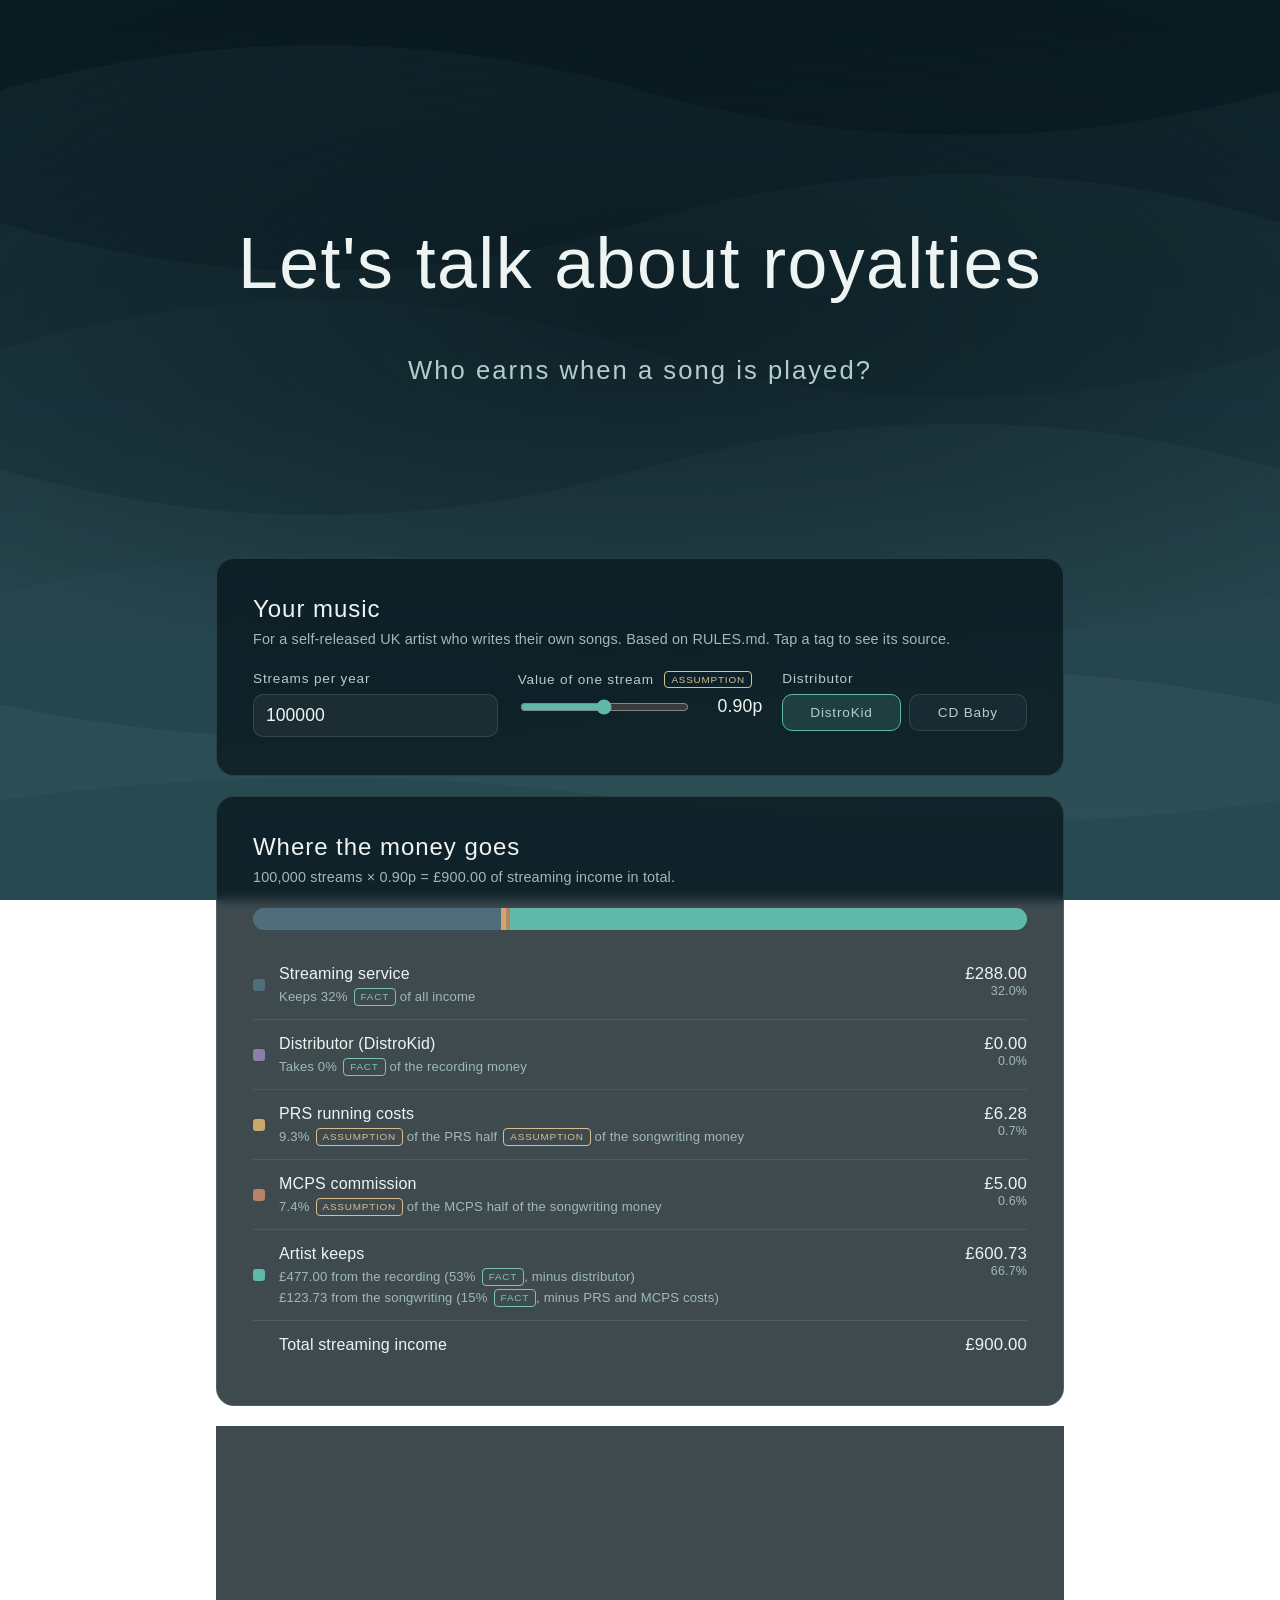
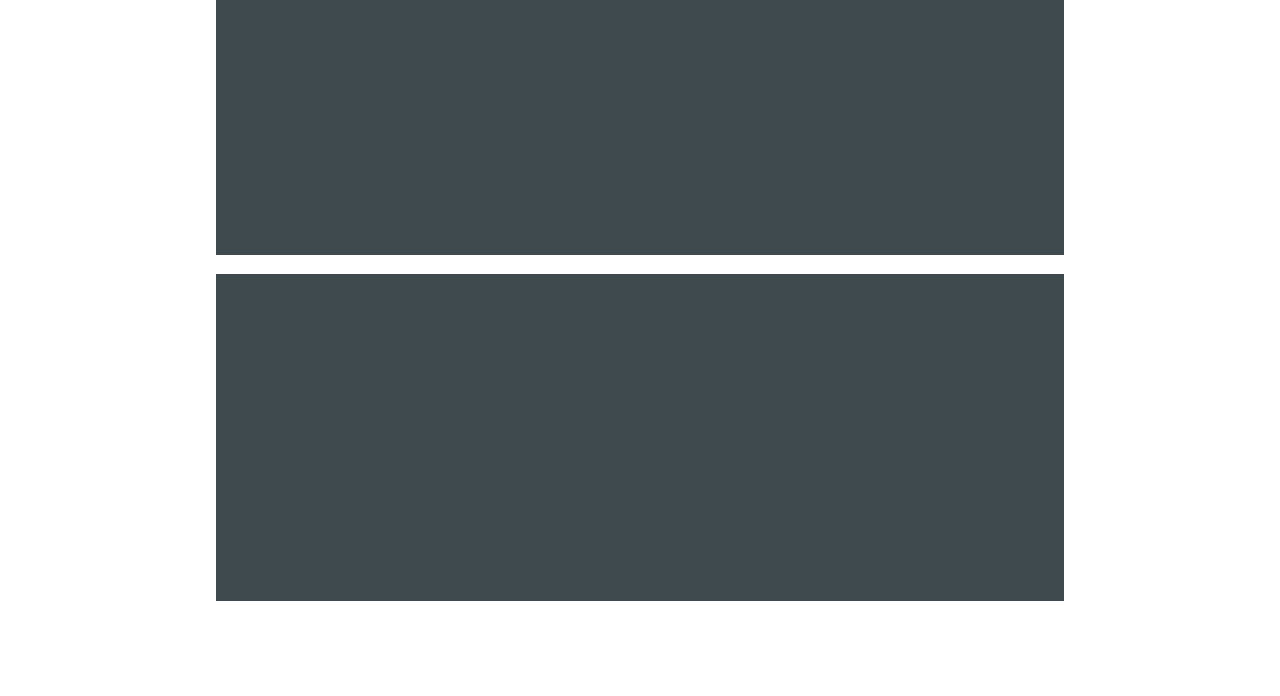
==== index.html @ 7a36d569 "Add royalty calculator to the page Co-Authored-By: Claude Opus 5.5 <noreply@anthropic.com>" ====
<!DOCTYPE html>
<html lang="en">
<head>
  <meta charset="utf-8">
  <meta name="viewport" content="width=device-width, initial-scale=1">
  <title>Let's talk about royalties</title>
  <style>
    :root {
      --bg-top: #0a1a21;
      --bg-bottom: #14313a;
      --headline: #eef4f2;
      --subheading: #b4cdca;
      --muted: #9fbab7;
      --card: rgba(9, 24, 30, 0.78);
      --card-border: rgba(159, 186, 183, 0.18);
      --line: rgba(159, 186, 183, 0.14);
      --fact: #7cc4b8;
      --assumption: #d8c08e;
      --loss: #f0a58f;
      --gain: #8fd6c4;

      /* Breakdown colours */
      --c-service: #4f6d7a;
      --c-distributor: #8a7fa8;
      --c-prs: #c9a96e;
      --c-mcps: #b98264;
      --c-artist: #5fb8a8;
    }

    * { box-sizing: border-box; }

    body {
      margin: 0;
      min-height: 100vh;
      min-height: 100dvh;
      background: linear-gradient(180deg, var(--bg-top) 0%, var(--bg-bottom) 100%) fixed;
      color: var(--headline);
      font-family: "Helvetica Neue", -apple-system, BlinkMacSystemFont, "Segoe UI", Roboto, Arial, sans-serif;
      -webkit-font-smoothing: antialiased;
    }

    .hero {
      position: relative;
      z-index: 2;
      width: 100%;
      max-width: 1200px;
      margin: 0 auto;
      min-height: 62vh;
      min-height: 62dvh;
      display: flex;
      flex-direction: column;
      justify-content: center;
      padding: clamp(40px, 8vw, 120px) clamp(16px, 5vw, 80px) clamp(24px, 4vw, 48px);
      text-align: center;
    }

    h1 {
      margin: 0;
      white-space: nowrap;
      font-size: min(5.6vw, 5.5rem);
      font-weight: 300;
      line-height: 1.12;
      letter-spacing: 0.02em;
    }

    .subheading {
      margin: clamp(24px, 4vw, 48px) 0 0;
      font-size: clamp(0.8rem, 2.4vw, 1.6rem);
      font-weight: 300;
      line-height: 1.5;
      letter-spacing: 0.08em;
      color: var(--subheading);
      text-wrap: balance;
    }

    /* ---------- Calculator ---------- */
    .calculator {
      position: relative;
      z-index: 2;
      max-width: 880px;
      margin: 0 auto clamp(48px, 8vw, 96px);
      padding: 0 16px;
      font-weight: 300;
      letter-spacing: 0.01em;
    }

    .card {
      background: var(--card);
      border: 1px solid var(--card-border);
      border-radius: 18px;
      padding: clamp(20px, 4vw, 36px);
      margin-bottom: 20px;
      -webkit-backdrop-filter: blur(6px);
              backdrop-filter: blur(6px);
    }

    h2 {
      margin: 0 0 6px;
      font-size: clamp(1.15rem, 2.4vw, 1.5rem);
      font-weight: 300;
      letter-spacing: 0.04em;
    }

    .hint {
      margin: 0 0 20px;
      color: var(--muted);
      font-size: 0.9rem;
      line-height: 1.5;
    }

    /* Inputs */
    .inputs {
      display: grid;
      grid-template-columns: repeat(3, 1fr);
      gap: 20px;
    }

    .field label, .field legend {
      display: block;
      margin-bottom: 8px;
      font-size: 0.85rem;
      letter-spacing: 0.06em;
      color: var(--subheading);
      padding: 0;
    }

    fieldset.field { border: 0; margin: 0; padding: 0; min-width: 0; }

    input[type="number"] {
      width: 100%;
      padding: 10px 12px;
      font: inherit;
      font-size: 1.1rem;
      color: var(--headline);
      background: rgba(255, 255, 255, 0.05);
      border: 1px solid var(--card-border);
      border-radius: 10px;
    }

    input[type="number"]:focus, input[type="range"]:focus-visible, .choice input:focus-visible + span {
      outline: 2px solid var(--fact);
      outline-offset: 2px;
    }

    .slider-row { display: flex; align-items: center; gap: 12px; }

    input[type="range"] {
      flex: 1;
      min-width: 0;
      accent-color: var(--c-artist);
    }

    .slider-value {
      min-width: 3.4em;
      font-size: 1.1rem;
      text-align: right;
      font-variant-numeric: tabular-nums;
    }

    .choices { display: flex; gap: 8px; }

    .choice { flex: 1; cursor: pointer; }

    .choice input { position: absolute; opacity: 0; pointer-events: none; }

    .choice span {
      display: block;
      padding: 10px 8px;
      text-align: center;
      border: 1px solid var(--card-border);
      border-radius: 10px;
      background: rgba(255, 255, 255, 0.04);
      transition: background 0.2s, border-color 0.2s;
    }

    .choice input:checked + span {
      background: rgba(95, 184, 168, 0.18);
      border-color: var(--c-artist);
    }

    /* Tags */
    .tag {
      display: inline-block;
      margin-left: 6px;
      padding: 1px 6px 0;
      font-size: 0.62rem;
      font-weight: 500;
      letter-spacing: 0.08em;
      line-height: 1.5;
      border-radius: 4px;
      border: 1px solid currentColor;
      vertical-align: 0.15em;
      text-decoration: none;
      white-space: nowrap;
      cursor: help;
    }

    .tag.fact { color: var(--fact); }
    .tag.assumption { color: var(--assumption); }
    a.tag:hover { background: rgba(255, 255, 255, 0.08); }

    /* Breakdown bar */
    .bar {
      display: flex;
      height: 22px;
      border-radius: 11px;
      overflow: hidden;
      background: rgba(255, 255, 255, 0.06);
      margin: 4px 0 20px;
    }

    .bar div { height: 100%; transition: width 0.35s ease; }

    /* Rows */
    .rows { list-style: none; margin: 0; padding: 0; }

    .rows li {
      display: grid;
      grid-template-columns: 14px 1fr auto;
      gap: 4px 12px;
      align-items: baseline;
      padding: 12px 0;
      border-top: 1px solid var(--line);
    }

    .rows li:first-child { border-top: 0; }

    .swatch {
      width: 12px;
      height: 12px;
      border-radius: 3px;
      align-self: center;
    }

    .row-label { line-height: 1.5; }

    .row-detail {
      display: block;
      font-size: 0.82rem;
      color: var(--muted);
      line-height: 1.6;
    }

    .amount {
      text-align: right;
      font-size: 1.05rem;
      font-variant-numeric: tabular-nums;
      white-space: nowrap;
    }

    .share {
      display: block;
      font-size: 0.78rem;
      color: var(--muted);
    }

    .rows li.total { border-top: 1px solid var(--card-border); }
    .rows li.total .amount { font-weight: 400; }

    /* Results */
    .results {
      display: grid;
      grid-template-columns: 1fr 1fr;
      gap: 16px;
    }

    .result {
      padding: 18px;
      border-radius: 14px;
      background: rgba(255, 255, 255, 0.04);
      border: 1px solid var(--line);
    }

    .result .label {
      font-size: 0.85rem;
      letter-spacing: 0.06em;
      color: var(--subheading);
    }

    .result .big {
      margin: 6px 0 4px;
      font-size: clamp(1.7rem, 5vw, 2.4rem);
      font-weight: 300;
      font-variant-numeric: tabular-nums;
    }

    .result .sub { font-size: 0.82rem; color: var(--muted); line-height: 1.5; }

    .result.is-loss { border-color: rgba(240, 165, 143, 0.5); background: rgba(240, 165, 143, 0.07); }
    .result.is-loss .big { color: var(--loss); }
    .result.is-gain .big { color: var(--gain); }

    .message {
      margin: 16px 0 0;
      padding: 12px 14px;
      border-radius: 10px;
      font-size: 0.92rem;
      line-height: 1.5;
    }

    .message.loss { background: rgba(240, 165, 143, 0.1); border: 1px solid rgba(240, 165, 143, 0.4); }
    .message.note { background: rgba(216, 192, 142, 0.1); border: 1px solid rgba(216, 192, 142, 0.4); }

    .footnote { margin: 8px 0 0; font-size: 0.8rem; color: var(--muted); line-height: 1.6; }
    .footnote a { color: var(--subheading); }

    [hidden] { display: none !important; }

    @media (max-width: 680px) {
      .inputs { grid-template-columns: 1fr; }
      .results { grid-template-columns: 1fr; }
    }

    /* ---------- Background ---------- */
    /* Layered water waves filling the whole page */
    .waves {
      position: fixed;
      inset: 0;
      z-index: 0;
      pointer-events: none;
      overflow: hidden;
    }

    .wave {
      position: absolute;
      left: 0;
      bottom: 0;
      width: 200%;
      animation: drift var(--speed) linear var(--delay) infinite;
    }

    .wave svg {
      display: block;
      width: 100%;
      height: 100%;
    }

    .wave-1 { height: 100%; --speed: 70s; --delay: -12s; color: rgba(74, 110, 122, 0.10); }
    .wave-2 { height: 86%;  --speed: 60s; --delay: -40s; color: rgba(84, 132, 130, 0.09); }
    .wave-3 { height: 72%;  --speed: 52s; --delay: -7s;  color: rgba(52, 84, 98, 0.16); }
    .wave-4 { height: 58%;  --speed: 44s; --delay: -25s; color: rgba(96, 140, 136, 0.09); }
    .wave-5 { height: 44%;  --speed: 37s; --delay: -16s; color: rgba(44, 76, 90, 0.20); }
    .wave-6 { height: 30%;  --speed: 31s; --delay: -4s;  color: rgba(88, 128, 126, 0.12); }
    .wave-7 { height: 17%;  --speed: 26s; --delay: -19s; color: rgba(30, 60, 72, 0.30); }

    /* Each wave holds two identical stretches of sea, so sliding by half loops seamlessly */
    @keyframes drift {
      from { transform: translateX(0); }
      to   { transform: translateX(-50%); }
    }

    /* A soft dark pool behind the headline keeps it easy to read */
    .scrim {
      position: fixed;
      inset: 0;
      z-index: 1;
      pointer-events: none;
      background: radial-gradient(ellipse 70% 40% at 50% 35%, rgba(8, 20, 26, 0.6) 0%, rgba(8, 20, 26, 0) 100%);
    }

    @media (prefers-reduced-motion: reduce) {
      .wave { animation: none; }
      .bar div { transition: none; }
    }
  </style>
</head>
<body>
  <header class="hero">
    <h1>Let's talk about royalties</h1>
    <p class="subheading">Who earns when a song is played?</p>
  </header>

  <main class="calculator">
    <section class="card" aria-labelledby="inputs-title">
      <h2 id="inputs-title">Your music</h2>
      <p class="hint">For a self-released UK artist who writes their own songs. Based on RULES.md. Tap a tag to see its source.</p>

      <div class="inputs">
        <div class="field">
          <label for="streams">Streams per year</label>
          <input id="streams" type="number" inputmode="numeric" min="0" step="1000" value="100000">
        </div>

        <div class="field">
          <label for="value">Value of one stream <span id="value-tag"></span></label>
          <div class="slider-row">
            <input id="value" type="range" min="0.3" max="1.5" step="0.05" value="0.9">
            <output id="value-out" class="slider-value" for="value">0.90p</output>
          </div>
        </div>

        <fieldset class="field">
          <legend>Distributor</legend>
          <div class="choices">
            <label class="choice"><input type="radio" name="distributor" value="distrokid" checked><span>DistroKid</span></label>
            <label class="choice"><input type="radio" name="distributor" value="cdbaby"><span>CD Baby</span></label>
          </div>
        </fieldset>
      </div>

      <p id="threshold-note" class="message note" hidden></p>
    </section>

    <section class="card" aria-labelledby="split-title">
      <h2 id="split-title">Where the money goes</h2>
      <p class="hint" id="gross-line"></p>
      <div class="bar" id="bar" role="img"></div>
      <ul class="rows" id="rows" aria-live="polite"></ul>
    </section>

    <section class="card" aria-labelledby="fixed-title">
      <h2 id="fixed-title">Fixed costs</h2>
      <p class="hint">Paid however many streams there are.</p>
      <ul class="rows" id="fixed-rows"></ul>
    </section>

    <section class="card" aria-labelledby="result-title">
      <h2 id="result-title">What the artist keeps</h2>
      <p class="hint">Earnings above, minus fixed costs.</p>
      <div class="results" aria-live="polite">
        <div class="result" id="year1">
          <div class="label">Year 1</div>
          <div class="big" id="year1-amount"></div>
          <div class="sub" id="year1-sub"></div>
        </div>
        <div class="result" id="later">
          <div class="label">Each later year</div>
          <div class="big" id="later-amount"></div>
          <div class="sub" id="later-sub"></div>
        </div>
      </div>
      <p id="loss-message" class="message loss" hidden></p>
      <p class="footnote">An estimate for illustration, not financial advice. Not included: PPL, YouTube, and streams outside the UK. See RULES.md for all sources.</p>
    </section>
  </main>

  <div class="scrim" aria-hidden="true"></div>

  <div class="waves" aria-hidden="true">
    <div class="wave wave-1"><svg viewBox="0 0 2880 200" preserveAspectRatio="none"><path fill="currentColor" d="M0 20 Q 360 0 720 20 T 1440 20 T 2160 20 T 2880 20 V 200 H 0 Z"/></svg></div>
    <div class="wave wave-2"><svg viewBox="0 0 2880 200" preserveAspectRatio="none"><path fill="currentColor" d="M0 25 Q 360 50 720 25 T 1440 25 T 2160 25 T 2880 25 V 200 H 0 Z"/></svg></div>
    <div class="wave wave-3"><svg viewBox="0 0 2880 200" preserveAspectRatio="none"><path fill="currentColor" d="M0 30 Q 360 0 720 30 T 1440 30 T 2160 30 T 2880 30 V 200 H 0 Z"/></svg></div>
    <div class="wave wave-4"><svg viewBox="0 0 2880 200" preserveAspectRatio="none"><path fill="currentColor" d="M0 35 Q 360 70 720 35 T 1440 35 T 2160 35 T 2880 35 V 200 H 0 Z"/></svg></div>
    <div class="wave wave-5"><svg viewBox="0 0 2880 200" preserveAspectRatio="none"><path fill="currentColor" d="M0 45 Q 360 5 720 45 T 1440 45 T 2160 45 T 2880 45 V 200 H 0 Z"/></svg></div>
    <div class="wave wave-6"><svg viewBox="0 0 2880 200" preserveAspectRatio="none"><path fill="currentColor" d="M0 55 Q 360 105 720 55 T 1440 55 T 2160 55 T 2880 55 V 200 H 0 Z"/></svg></div>
    <div class="wave wave-7"><svg viewBox="0 0 2880 200" preserveAspectRatio="none"><path fill="currentColor" d="M0 70 Q 360 10 720 70 T 1440 70 T 2160 70 T 2880 70 V 200 H 0 Z"/></svg></div>
  </div>

  <script>
    // Keep the headline on one line: if it would overflow, shrink it to fit.
    var h1 = document.querySelector('h1');
    function fitHeadline() {
      h1.style.fontSize = '';
      if (h1.scrollWidth > h1.clientWidth) {
        var size = parseFloat(getComputedStyle(h1).fontSize);
        h1.style.fontSize = (size * h1.clientWidth / h1.scrollWidth * 0.98) + 'px';
      }
    }
    fitHeadline();
    window.addEventListener('resize', fitHeadline);
    if (document.fonts) document.fonts.ready.then(fitHeadline);

    /* =====================================================================
       RULES — every number taken from RULES.md lives here.
       Change a value, label or source here and the whole calculator updates.
       label: 'FACT' (stated in the source) or 'ASSUMPTION' (estimate or
       a source figure applied to a situation it doesn't directly cover).
       ===================================================================== */
    var CMA_REPORT = 'https://www.gov.uk/government/publications/music-and-streaming-market-study-final-report/executive-summary';

    var RULES = {
      streamValueDefaultPence: { value: 0.9,   label: 'ASSUMPTION', note: 'Middle of the 0.8p–1.0p range worked out in RULES.md section 1.' },
      serviceShare:            { value: 0.32,  label: 'FACT',       note: 'Streaming services kept 32% of UK streaming revenue in 2021 (CMA).', source: CMA_REPORT },
      recordingShare:          { value: 0.53,  label: 'FACT',       note: '53% of UK streaming revenue went to recording rights in 2021 (CMA).', source: CMA_REPORT },
      songwritingShare:        { value: 0.15,  label: 'FACT',       note: '15% of UK streaming revenue went to publishing rights in 2021 (CMA).', source: CMA_REPORT },
      distroKidCut:            { value: 0,     label: 'FACT',       note: 'DistroKid: "Keep 100% of earnings".', source: 'https://distrokid.com/pricing/' },
      cdBabyCut:               { value: 0.09,  label: 'FACT',       note: 'CD Baby keeps 9% of digital distribution revenue.', source: 'https://cdbaby.com/cd-baby-cost/' },
      prsHalf:                 { value: 0.5,   label: 'ASSUMPTION', note: 'Songwriting money split about half PRS, half MCPS for streaming. Not confirmed from a source.' },
      prsCost:                 { value: 0.093, label: 'ASSUMPTION', note: "PRS's cost-to-income ratio across all its income in 2022, applied to streaming.", source: 'https://www.cisac.org/Newsroom/society-news/prs-music-reports-record-breaking-revenues-and-distributions-collecting-ps964' },
      mcpsCost:                { value: 0.074, label: 'ASSUMPTION', note: "MCPS's average commission across all its income in 2021, applied to streaming.", source: 'https://www.prsformusic.com/press/2022/mcps-announces-2021-distributions-of-181-million-to-its-members' },
      distroKidYearlyUSD:      { value: 24.99, label: 'FACT',       note: 'DistroKid Musician plan, billed yearly.', source: 'https://distrokid.com/pricing/' },
      cdBabySingleUSD:         { value: 9.99,  label: 'FACT',       note: 'CD Baby one-off fee to release a single.', source: 'https://cdbaby.com/cd-baby-cost/' },
      cdBabyReleases:          { value: 1,     label: 'ASSUMPTION', note: 'Assumes one single is released in year 1. RULES.md does not set a number of releases.' },
      gbpPerUSD:               { value: 0.76,  label: 'ASSUMPTION', note: 'Exchange rate. RULES.md gives $24.99 as "about £19".' },
      prsJoiningFee:           { value: 100,   label: 'FACT',       note: 'PRS one-off joining fee (seen in search results; check the link).', source: 'https://help.prsformusic.com/s/article/how-much-does-it-cost-to-join' },
      mcpsJoiningFee:          { value: 100,   label: 'FACT',       note: 'MCPS one-off joining fee (seen in search results; check the link).', source: 'https://help.prsformusic.com/s/article/how-much-does-it-cost-to-join' },
      spotifyMinStreams:       { value: 1000,  label: 'FACT',       note: 'On Spotify, a track needs 1,000 streams in 12 months to earn recording royalties.', source: 'https://artists.spotify.com/royalties-guide' }
    };

    /* ---------- The maths (no page code, so it can be tested on its own) ---------- */
    function calculate(streams, pencePerStream, distributor) {
      var r = function (key) { return RULES[key].value; };
      var gross = streams * pencePerStream / 100;

      var service = gross * r('serviceShare');
      var recording = gross * r('recordingShare');
      var songwriting = gross * r('songwritingShare');

      var distributorCut = recording * (distributor === 'cdbaby' ? r('cdBabyCut') : r('distroKidCut'));
      var prsMoney = songwriting * r('prsHalf');
      var mcpsMoney = songwriting - prsMoney;
      var prsCost = prsMoney * r('prsCost');
      var mcpsCost = mcpsMoney * r('mcpsCost');

      var artistRecording = recording - distributorCut;
      var artistSongwriting = songwriting - prsCost - mcpsCost;
      var artist = artistRecording + artistSongwriting;

      var distributorYear1, distributorLater;
      if (distributor === 'cdbaby') {
        distributorYear1 = r('cdBabySingleUSD') * r('cdBabyReleases') * r('gbpPerUSD');
        distributorLater = 0;
      } else {
        distributorYear1 = distributorLater = r('distroKidYearlyUSD') * r('gbpPerUSD');
      }
      var fixedYear1 = distributorYear1 + r('prsJoiningFee') + r('mcpsJoiningFee');
      var fixedLater = distributorLater;

      return {
        gross: gross, service: service, recording: recording, songwriting: songwriting,
        distributorCut: distributorCut, prsCost: prsCost, mcpsCost: mcpsCost,
        artistRecording: artistRecording, artistSongwriting: artistSongwriting, artist: artist,
        distributorYear1: distributorYear1, distributorLater: distributorLater,
        fixedYear1: fixedYear1, fixedLater: fixedLater,
        year1: artist - fixedYear1, later: artist - fixedLater
      };
    }

    /* ---------- Display ---------- */
    function tag(key) {
      var rule = RULES[key];
      var cls = rule.label === 'FACT' ? 'fact' : 'assumption';
      var title = rule.label + ': ' + rule.note;
      if (rule.source) {
        return '<a class="tag ' + cls + '" href="' + rule.source + '" target="_blank" rel="noopener" title="' + title.replace(/"/g, '&quot;') + '">' + rule.label + '</a>';
      }
      return '<span class="tag ' + cls + '" tabindex="0" title="' + title.replace(/"/g, '&quot;') + '">' + rule.label + '</span>';
    }

    function pct(key) {
      return +(RULES[key].value * 100).toFixed(1) + '%';
    }

    function money(x) {
      var abs = Math.abs(x);
      var digits = abs < 1000 ? 2 : 0;
      var text = '£' + abs.toLocaleString('en-GB', { minimumFractionDigits: digits, maximumFractionDigits: digits });
      return (x < -0.005 ? '−' : '') + text;
    }

    function share(part, whole) {
      return whole > 0 ? (part / whole * 100).toFixed(1) + '%' : '0%';
    }

    var streamsInput = document.getElementById('streams');
    var valueInput = document.getElementById('value');

    document.getElementById('value-tag').innerHTML = tag('streamValueDefaultPence');
    valueInput.value = RULES.streamValueDefaultPence.value;

    function render() {
      var streams = Math.max(0, Math.floor(Number(streamsInput.value) || 0));
      var pence = Number(valueInput.value);
      var distributor = document.querySelector('input[name="distributor"]:checked').value;
      var isCdBaby = distributor === 'cdbaby';
      var res = calculate(streams, pence, distributor);

      document.getElementById('value-out').textContent = pence.toFixed(2) + 'p';

      // Under the Spotify threshold
      var note = document.getElementById('threshold-note');
      if (streams < RULES.spotifyMinStreams.value) {
        note.hidden = false;
        note.innerHTML = 'Under ' + RULES.spotifyMinStreams.value.toLocaleString('en-GB') + ' streams in 12 months, Spotify pays nothing for a track\'s recording' + tag('spotifyMinStreams') +
          '. The figures below don\'t remove this, because they also cover other services and the songwriting money, which this rule doesn\'t affect.';
      } else {
        note.hidden = true;
      }

      document.getElementById('gross-line').textContent =
        streams.toLocaleString('en-GB') + ' streams × ' + pence.toFixed(2) + 'p = ' + money(res.gross) + ' of streaming income in total.';

      var segments = [
        { name: 'Streaming service', amount: res.service, color: 'var(--c-service)',
          detail: 'Keeps ' + pct('serviceShare') + tag('serviceShare') + ' of all income' },
        { name: 'Distributor (' + (isCdBaby ? 'CD Baby' : 'DistroKid') + ')', amount: res.distributorCut, color: 'var(--c-distributor)',
          detail: 'Takes ' + pct(isCdBaby ? 'cdBabyCut' : 'distroKidCut') + tag(isCdBaby ? 'cdBabyCut' : 'distroKidCut') + ' of the recording money' },
        { name: 'PRS running costs', amount: res.prsCost, color: 'var(--c-prs)',
          detail: pct('prsCost') + tag('prsCost') + ' of the PRS half' + tag('prsHalf') + ' of the songwriting money' },
        { name: 'MCPS commission', amount: res.mcpsCost, color: 'var(--c-mcps)',
          detail: pct('mcpsCost') + tag('mcpsCost') + ' of the MCPS half of the songwriting money' },
        { name: 'Artist keeps', amount: res.artist, color: 'var(--c-artist)',
          detail: money(res.artistRecording) + ' from the recording (' + pct('recordingShare') + tag('recordingShare') + ', minus distributor)<br>' +
                  money(res.artistSongwriting) + ' from the songwriting (' + pct('songwritingShare') + tag('songwritingShare') + ', minus PRS and MCPS costs)' }
      ];

      var bar = document.getElementById('bar');
      bar.innerHTML = segments.map(function (s) {
        return '<div style="width:' + (res.gross > 0 ? s.amount / res.gross * 100 : 0) + '%;background:' + s.color + '" title="' + s.name + ': ' + money(s.amount) + '"></div>';
      }).join('');
      bar.setAttribute('aria-label', segments.map(function (s) { return s.name + ' ' + share(s.amount, res.gross); }).join(', '));

      document.getElementById('rows').innerHTML = segments.map(function (s) {
        return '<li><span class="swatch" style="background:' + s.color + '"></span>' +
          '<span class="row-label">' + s.name + '<span class="row-detail">' + s.detail + '</span></span>' +
          '<span class="amount">' + money(s.amount) + '<span class="share">' + share(s.amount, res.gross) + '</span></span></li>';
      }).join('') +
        '<li class="total"><span></span><span class="row-label">Total streaming income</span><span class="amount">' + money(res.gross) + '</span></li>';

      // Fixed costs
      var usd = function (key) { return '$' + RULES[key].value.toFixed(2); };
      var fx = 'converted at $1 = £' + RULES.gbpPerUSD.value.toFixed(2) + tag('gbpPerUSD');
      var distributorRow = isCdBaby
        ? { name: 'CD Baby release fee', when: 'Year 1 only', amount: res.distributorYear1,
            detail: usd('cdBabySingleUSD') + tag('cdBabySingleUSD') + ' per single × ' + RULES.cdBabyReleases.value + tag('cdBabyReleases') + ', ' + fx }
        : { name: 'DistroKid yearly fee', when: 'Every year', amount: res.distributorYear1,
            detail: usd('distroKidYearlyUSD') + tag('distroKidYearlyUSD') + ' a year, ' + fx };
      var fixed = [
        distributorRow,
        { name: 'PRS joining fee', when: 'Year 1 only', amount: RULES.prsJoiningFee.value, detail: 'One-off' + tag('prsJoiningFee') },
        { name: 'MCPS joining fee', when: 'Year 1 only', amount: RULES.mcpsJoiningFee.value, detail: 'One-off' + tag('mcpsJoiningFee') }
      ];
      document.getElementById('fixed-rows').innerHTML = fixed.map(function (f) {
        return '<li><span></span><span class="row-label">' + f.name + '<span class="row-detail">' + f.detail + '</span></span>' +
          '<span class="amount">' + money(f.amount) + '<span class="share">' + f.when + '</span></span></li>';
      }).join('') +
        '<li class="total"><span></span><span class="row-label">Year 1 total<span class="row-detail">Each later year: ' + money(res.fixedLater) + '</span></span><span class="amount">' + money(res.fixedYear1) + '</span></li>';

      // Results
      showResult('year1', res.year1, money(res.artist) + ' earned − ' + money(res.fixedYear1) + ' fixed costs');
      showResult('later', res.later, money(res.artist) + ' earned − ' + money(res.fixedLater) + ' fixed costs');

      var loss = document.getElementById('loss-message');
      if (res.year1 < 0 || res.later < 0) {
        var parts = [];
        if (res.year1 < 0) parts.push('In year 1 the artist <strong>loses ' + money(-res.year1) + '</strong>: fixed costs of ' + money(res.fixedYear1) + ' are more than the ' + money(res.artist) + ' earned.');
        if (res.later < 0) parts.push('Each later year still <strong>loses ' + money(-res.later) + '</strong>.');
        else parts.push('From year 2 the joining fees are paid, so the artist makes ' + money(res.later) + ' a year.');
        loss.innerHTML = parts.join(' ');
        loss.hidden = false;
      } else {
        loss.hidden = true;
      }
    }

    function showResult(id, amount, sub) {
      var el = document.getElementById(id);
      el.classList.toggle('is-loss', amount < 0);
      el.classList.toggle('is-gain', amount >= 0);
      document.getElementById(id + '-amount').textContent = amount < 0 ? 'Loss of ' + money(-amount) : money(amount);
      document.getElementById(id + '-sub').textContent = sub;
    }

    streamsInput.addEventListener('input', render);
    valueInput.addEventListener('input', render);
    document.querySelectorAll('input[name="distributor"]').forEach(function (el) {
      el.addEventListener('change', render);
    });
    render();
  </script>
</body>
</html>
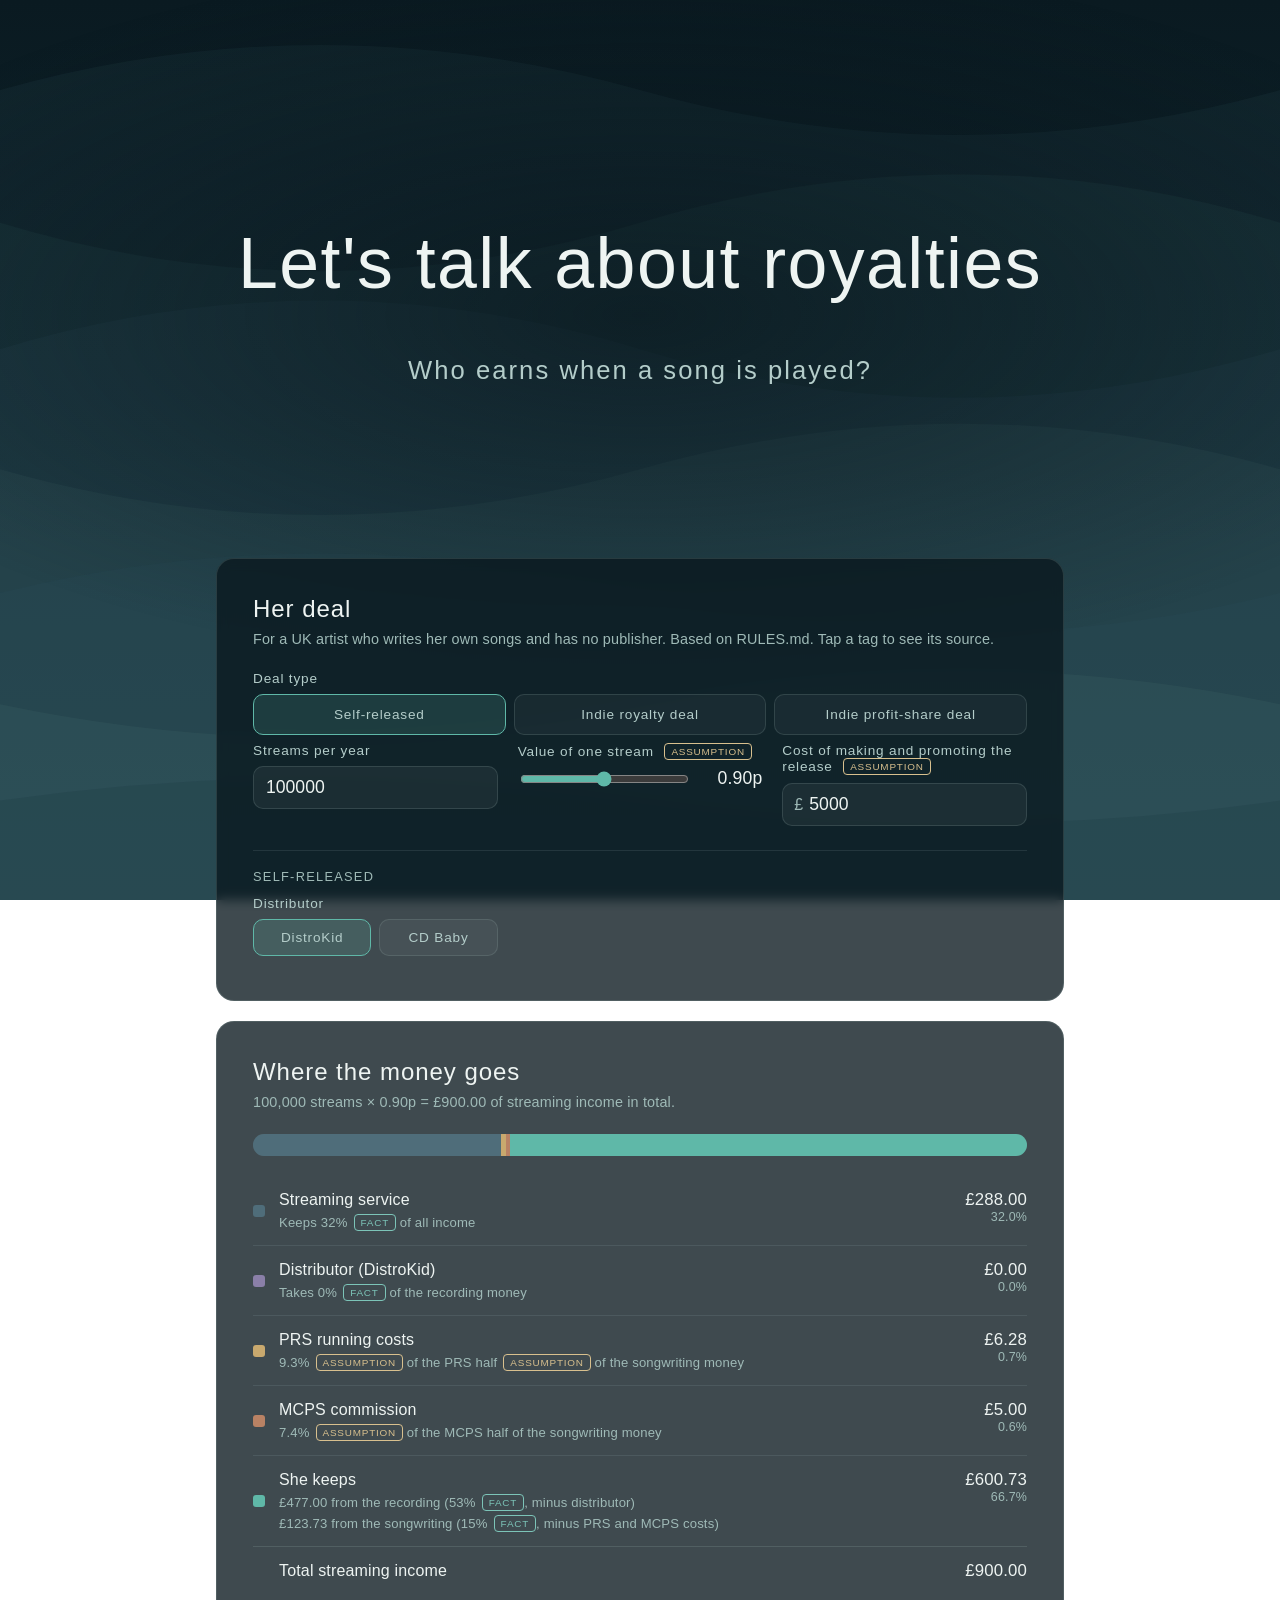
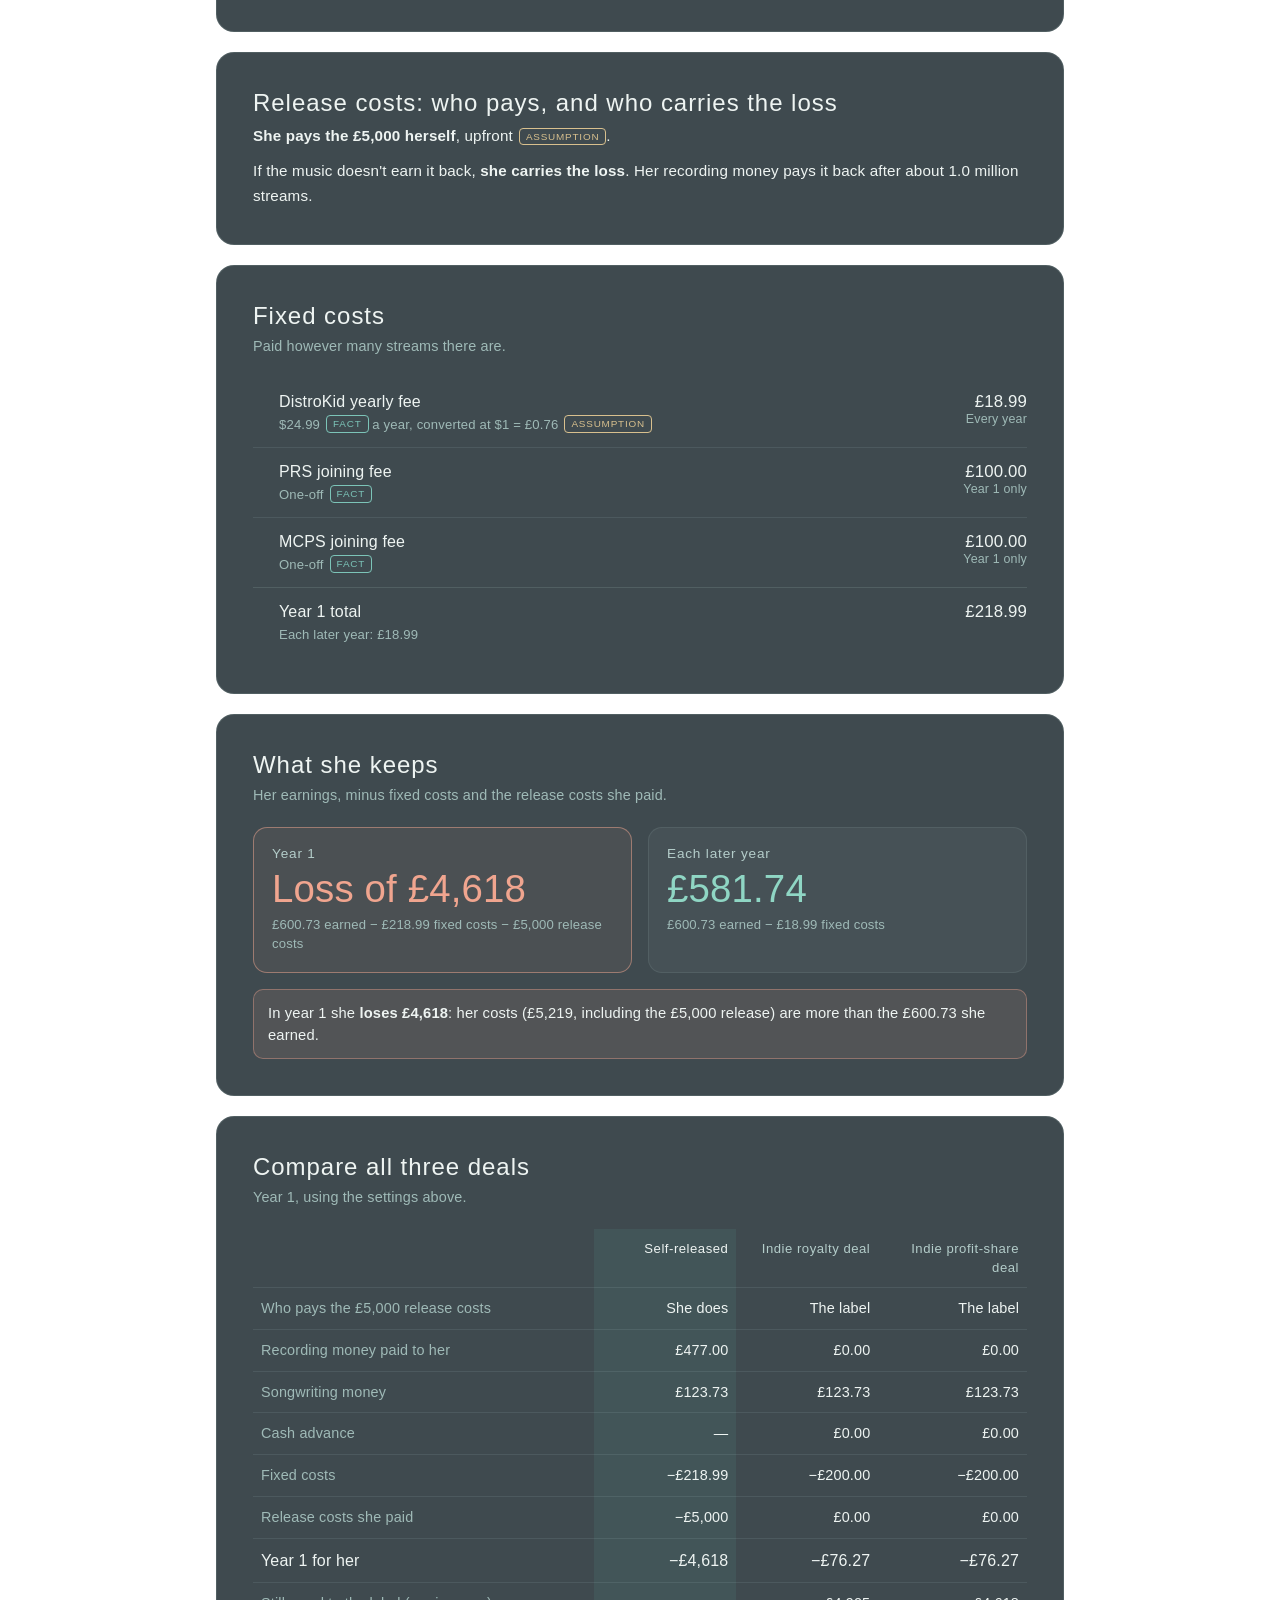
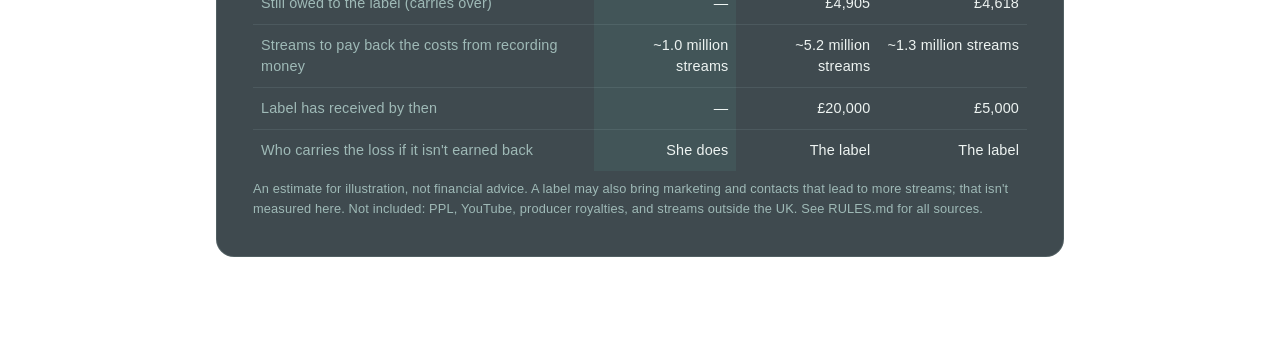
==== commit d6adfed3: "Add indie royalty and profit-share deals to the calculator Co-Authored-By: Claude Opus 5.5 <noreply@" ====
--- a/index.html
+++ b/index.html
@@ -25,6 +25,7 @@
       --c-prs: #c9a96e;
       --c-mcps: #b98264;
       --c-artist: #5fb8a8;
+      --c-label: #6f8fb0;
     }
 
     * { box-sizing: border-box; }
@@ -304,11 +305,95 @@
     .footnote { margin: 8px 0 0; font-size: 0.8rem; color: var(--muted); line-height: 1.6; }
     .footnote a { color: var(--subheading); }
 
+    /* Deal type choice */
+    .deal-choice { margin-bottom: 24px; }
+    .deal-choice .choices { flex-wrap: wrap; }
+    .deal-choice .choice { min-width: 150px; }
+    .deal-choice .choice span { padding: 12px 10px; }
+
+    .group-title {
+      margin: 24px 0 12px;
+      padding-top: 18px;
+      border-top: 1px solid var(--line);
+      font-size: 0.8rem;
+      letter-spacing: 0.1em;
+      text-transform: uppercase;
+      color: var(--muted);
+    }
+
+    .money-input { position: relative; }
+    .money-input span {
+      position: absolute;
+      left: 12px;
+      top: 50%;
+      transform: translateY(-50%);
+      color: var(--muted);
+      pointer-events: none;
+    }
+    .money-input input { padding-left: 26px; }
+
+    .who {
+      margin: 0;
+      line-height: 1.65;
+      font-size: 0.95rem;
+    }
+    .who + .who { margin-top: 10px; }
+
+    /* Comparison table: a wide version, and a phone version with each label above its three values */
+    table.compare {
+      width: 100%;
+      border-collapse: collapse;
+      font-size: 0.9rem;
+      font-variant-numeric: tabular-nums;
+    }
+
+    .compare th, .compare td {
+      padding: 10px 8px;
+      text-align: right;
+      border-top: 1px solid var(--line);
+      vertical-align: top;
+      line-height: 1.45;
+    }
+
+    .compare thead th {
+      border-top: 0;
+      font-weight: 400;
+      color: var(--subheading);
+      font-size: 0.82rem;
+      letter-spacing: 0.04em;
+    }
+
+    .compare th[scope="row"] {
+      text-align: left;
+      font-weight: 300;
+      color: var(--muted);
+    }
+
+    .compare .is-current { background: rgba(95, 184, 168, 0.1); }
+    .compare thead .is-current { color: var(--headline); }
+    .compare .neg { color: var(--loss); }
+    .compare .pos { color: var(--gain); }
+    .compare tr.key td, .compare tr.key th { font-size: 1rem; color: var(--headline); }
+
     [hidden] { display: none !important; }
+
+    .compare-narrow { display: none; }
+    .compare-narrow tr.label-row th {
+      text-align: left;
+      padding: 12px 6px 2px;
+      font-size: 0.82rem;
+      color: var(--muted);
+      font-weight: 300;
+    }
+    .compare-narrow tr.value-row td { border-top: 0; padding-top: 2px; }
+    .compare-narrow thead th { font-size: 0.75rem; }
 
     @media (max-width: 680px) {
       .inputs { grid-template-columns: 1fr; }
       .results { grid-template-columns: 1fr; }
+      .compare-wide { display: none; }
+      .compare-narrow { display: table; font-size: 0.85rem; }
+      .compare-narrow th, .compare-narrow td { padding-left: 4px; padding-right: 4px; }
     }
 
     /* ---------- Background ---------- */
@@ -372,8 +457,17 @@
 
   <main class="calculator">
     <section class="card" aria-labelledby="inputs-title">
-      <h2 id="inputs-title">Your music</h2>
-      <p class="hint">For a self-released UK artist who writes their own songs. Based on RULES.md. Tap a tag to see its source.</p>
+      <h2 id="inputs-title">Her deal</h2>
+      <p class="hint">For a UK artist who writes her own songs and has no publisher. Based on RULES.md. Tap a tag to see its source.</p>
+
+      <fieldset class="field deal-choice">
+        <legend>Deal type</legend>
+        <div class="choices">
+          <label class="choice"><input type="radio" name="deal" value="self" checked><span>Self-released</span></label>
+          <label class="choice"><input type="radio" name="deal" value="royalty"><span>Indie royalty deal</span></label>
+          <label class="choice"><input type="radio" name="deal" value="profit"><span>Indie profit-share deal</span></label>
+        </div>
+      </fieldset>
 
       <div class="inputs">
         <div class="field">
@@ -389,13 +483,57 @@
           </div>
         </div>
 
-        <fieldset class="field">
-          <legend>Distributor</legend>
-          <div class="choices">
-            <label class="choice"><input type="radio" name="distributor" value="distrokid" checked><span>DistroKid</span></label>
-            <label class="choice"><input type="radio" name="distributor" value="cdbaby"><span>CD Baby</span></label>
+        <div class="field">
+          <label for="costs">Cost of making and promoting the release <span id="costs-tag"></span></label>
+          <div class="money-input"><span>£</span><input id="costs" type="number" inputmode="numeric" min="0" step="500" value="5000"></div>
+        </div>
+      </div>
+
+      <div id="self-inputs">
+        <p class="group-title">Self-released</p>
+        <div class="inputs">
+          <fieldset class="field">
+            <legend>Distributor</legend>
+            <div class="choices">
+              <label class="choice"><input type="radio" name="distributor" value="distrokid" checked><span>DistroKid</span></label>
+              <label class="choice"><input type="radio" name="distributor" value="cdbaby"><span>CD Baby</span></label>
+            </div>
+          </fieldset>
+        </div>
+      </div>
+
+      <div id="label-inputs" hidden>
+        <p class="group-title">Label deal</p>
+        <div class="inputs">
+          <div class="field">
+            <label for="labelfee">Label's distributor fee <span id="labelfee-tag"></span></label>
+            <div class="slider-row">
+              <input id="labelfee" type="range" min="0" max="40" step="1" value="20">
+              <output id="labelfee-out" class="slider-value" for="labelfee">20%</output>
+            </div>
           </div>
-        </fieldset>
+
+          <div class="field" id="royalty-field">
+            <label for="royalty">Her royalty rate <span id="royalty-tag"></span></label>
+            <div class="slider-row">
+              <input id="royalty" type="range" min="5" max="50" step="1" value="25">
+              <output id="royalty-out" class="slider-value" for="royalty">25%</output>
+            </div>
+          </div>
+
+          <div class="field" id="split-field">
+            <label for="split">Her share of the profit <span id="split-tag"></span></label>
+            <div class="slider-row">
+              <input id="split" type="range" min="10" max="90" step="1" value="50">
+              <output id="split-out" class="slider-value" for="split">50%</output>
+            </div>
+          </div>
+
+          <div class="field">
+            <label for="advance">Cash advance <span id="advance-tag"></span></label>
+            <div class="money-input"><span>£</span><input id="advance" type="number" inputmode="numeric" min="0" step="500" value="0"></div>
+          </div>
+        </div>
       </div>
 
       <p id="threshold-note" class="message note" hidden></p>
@@ -408,6 +546,11 @@
       <ul class="rows" id="rows" aria-live="polite"></ul>
     </section>
 
+    <section class="card" aria-labelledby="who-title">
+      <h2 id="who-title">Release costs: who pays, and who carries the loss</h2>
+      <div id="who"></div>
+    </section>
+
     <section class="card" aria-labelledby="fixed-title">
       <h2 id="fixed-title">Fixed costs</h2>
       <p class="hint">Paid however many streams there are.</p>
@@ -415,22 +558,30 @@
     </section>
 
     <section class="card" aria-labelledby="result-title">
-      <h2 id="result-title">What the artist keeps</h2>
-      <p class="hint">Earnings above, minus fixed costs.</p>
+      <h2 id="result-title">What she keeps</h2>
+      <p class="hint" id="result-hint"></p>
       <div class="results" aria-live="polite">
         <div class="result" id="year1">
           <div class="label">Year 1</div>
           <div class="big" id="year1-amount"></div>
           <div class="sub" id="year1-sub"></div>
         </div>
-        <div class="result" id="later">
-          <div class="label">Each later year</div>
-          <div class="big" id="later-amount"></div>
-          <div class="sub" id="later-sub"></div>
+        <div class="result" id="second">
+          <div class="label" id="second-label"></div>
+          <div class="big" id="second-amount"></div>
+          <div class="sub" id="second-sub"></div>
         </div>
       </div>
+      <p id="carry-message" class="message note" hidden></p>
       <p id="loss-message" class="message loss" hidden></p>
-      <p class="footnote">An estimate for illustration, not financial advice. Not included: PPL, YouTube, and streams outside the UK. See RULES.md for all sources.</p>
+    </section>
+
+    <section class="card" aria-labelledby="compare-title">
+      <h2 id="compare-title">Compare all three deals</h2>
+      <p class="hint">Year 1, using the settings above.</p>
+      <table class="compare compare-wide" id="compare"></table>
+      <table class="compare compare-narrow" id="compare-narrow"></table>
+      <p class="footnote">An estimate for illustration, not financial advice. A label may also bring marketing and contacts that lead to more streams; that isn't measured here. Not included: PPL, YouTube, producer royalties, and streams outside the UK. See RULES.md for all sources.</p>
     </section>
   </main>
 
@@ -465,11 +616,18 @@
        Change a value, label or source here and the whole calculator updates.
        label: 'FACT' (stated in the source) or 'ASSUMPTION' (estimate or
        a source figure applied to a situation it doesn't directly cover).
+       Entries without a value tag a rule rather than a number.
        ===================================================================== */
     var CMA_REPORT = 'https://www.gov.uk/government/publications/music-and-streaming-market-study-final-report/executive-summary';
+    var CMA_FULL = 'https://assets.publishing.service.gov.uk/media/6384f43ee90e077898ccb48e/Music_and_streaming_final_report.pdf';
+    var IPO_REPORT = 'https://assets.publishing.service.gov.uk/media/614c760fd3bf7f719095b5ad/music-creators-earnings-report.pdf';
+    var DCMS_REPORT = 'https://publications.parliament.uk/pa/cm5802/cmselect/cmcumeds/50/5006.htm';
 
     var RULES = {
+      // Section 1: value of a stream
       streamValueDefaultPence: { value: 0.9,   label: 'ASSUMPTION', note: 'Middle of the 0.8p–1.0p range worked out in RULES.md section 1.' },
+
+      // Section 2: percentage cuts
       serviceShare:            { value: 0.32,  label: 'FACT',       note: 'Streaming services kept 32% of UK streaming revenue in 2021 (CMA).', source: CMA_REPORT },
       recordingShare:          { value: 0.53,  label: 'FACT',       note: '53% of UK streaming revenue went to recording rights in 2021 (CMA).', source: CMA_REPORT },
       songwritingShare:        { value: 0.15,  label: 'FACT',       note: '15% of UK streaming revenue went to publishing rights in 2021 (CMA).', source: CMA_REPORT },
@@ -478,68 +636,132 @@
       prsHalf:                 { value: 0.5,   label: 'ASSUMPTION', note: 'Songwriting money split about half PRS, half MCPS for streaming. Not confirmed from a source.' },
       prsCost:                 { value: 0.093, label: 'ASSUMPTION', note: "PRS's cost-to-income ratio across all its income in 2022, applied to streaming.", source: 'https://www.cisac.org/Newsroom/society-news/prs-music-reports-record-breaking-revenues-and-distributions-collecting-ps964' },
       mcpsCost:                { value: 0.074, label: 'ASSUMPTION', note: "MCPS's average commission across all its income in 2021, applied to streaming.", source: 'https://www.prsformusic.com/press/2022/mcps-announces-2021-distributions-of-181-million-to-its-members' },
+      spotifyMinStreams:       { value: 1000,  label: 'FACT',       note: 'On Spotify, a track needs 1,000 streams in 12 months to earn recording royalties.', source: 'https://artists.spotify.com/royalties-guide' },
+
+      // Section 3: fixed costs
       distroKidYearlyUSD:      { value: 24.99, label: 'FACT',       note: 'DistroKid Musician plan, billed yearly.', source: 'https://distrokid.com/pricing/' },
       cdBabySingleUSD:         { value: 9.99,  label: 'FACT',       note: 'CD Baby one-off fee to release a single.', source: 'https://cdbaby.com/cd-baby-cost/' },
       cdBabyReleases:          { value: 1,     label: 'ASSUMPTION', note: 'Assumes one single is released in year 1. RULES.md does not set a number of releases.' },
       gbpPerUSD:               { value: 0.76,  label: 'ASSUMPTION', note: 'Exchange rate. RULES.md gives $24.99 as "about £19".' },
       prsJoiningFee:           { value: 100,   label: 'FACT',       note: 'PRS one-off joining fee (seen in search results; check the link).', source: 'https://help.prsformusic.com/s/article/how-much-does-it-cost-to-join' },
       mcpsJoiningFee:          { value: 100,   label: 'FACT',       note: 'MCPS one-off joining fee (seen in search results; check the link).', source: 'https://help.prsformusic.com/s/article/how-much-does-it-cost-to-join' },
-      spotifyMinStreams:       { value: 1000,  label: 'FACT',       note: 'On Spotify, a track needs 1,000 streams in 12 months to earn recording royalties.', source: 'https://artists.spotify.com/royalties-guide' }
+
+      // Section 5: independent label (starting values for the adjustable settings)
+      releaseCosts:            { value: 5000,  label: 'ASSUMPTION', note: 'Cost of making and promoting a small release (recording, artwork, video, marketing). Real costs vary widely.' },
+      labelDistributorFee:     { value: 0.20,  label: 'ASSUMPTION', note: "IPO: independent distributors keep 20% on average (p. 66). Assumed the same for a label's own distributor.", source: IPO_REPORT },
+      royaltyRate:             { value: 0.25,  label: 'ASSUMPTION', note: 'IPO: "a 25% royalty has come to be regarded as average" for streaming (p. 66). No source gives an indie-only rate.', source: IPO_REPORT },
+      profitSplit:             { value: 0.5,   label: 'FACT',       note: 'DCMS Committee: indie profit-share deals are "usually 50:50" (para 44).', source: DCMS_REPORT },
+      advance:                 { value: 0,     label: 'ASSUMPTION', note: 'Default: no cash advance. An advance is added to the costs and paid back the same way.' },
+
+      // Section 5: rules without a number
+      royaltyRecoup:           { label: 'FACT',       note: 'Royalty deal: the advance and costs are earned out from the performer\'s royalties only (DCMS, para 45).', source: DCMS_REPORT },
+      profitRecoup:            { label: 'FACT',       note: 'Profit-share deal: costs are earned out from total revenues before the profit is shared (DCMS, para 45).', source: DCMS_REPORT },
+      advanceInProfitShare:    { label: 'ASSUMPTION', note: 'The sources don\'t single out the advance in a profit share; it is treated as one of the costs.' },
+      notOutOfPocket:          { label: 'ASSUMPTION', note: 'The usual position: costs are "refunded from those royalties" (CMA para 2.26), not from the artist\'s pocket. Check the individual contract.', source: CMA_FULL },
+      writeOffShare:           { value: 0.19,  label: 'FACT', note: '19% of AIM member labels write off unrecouped debt, after ten years on average (DCMS, para 46).', source: DCMS_REPORT },
+      writeOffYears:           { value: 10,    label: 'FACT', note: '19% of AIM member labels write off unrecouped debt, after ten years on average (DCMS, para 46).', source: DCMS_REPORT },
+      songwritingUnchanged:    { label: 'ASSUMPTION', note: 'Assumes she hasn\'t also signed a publishing deal, so the songwriting money is the same as self-released.' }
     };
 
     /* ---------- The maths (no page code, so it can be tested on its own) ---------- */
-    function calculate(streams, pencePerStream, distributor) {
+    // inputs: { deal: 'self'|'royalty'|'profit', streams, pence, releaseCosts,
+    //           distributor: 'distrokid'|'cdbaby', labelFee, royaltyRate, profitSplit, advance }
+    function calculate(inputs) {
       var r = function (key) { return RULES[key].value; };
-      var gross = streams * pencePerStream / 100;
+      var deal = inputs.deal;
+      var gross = inputs.streams * inputs.pence / 100;
 
       var service = gross * r('serviceShare');
       var recording = gross * r('recordingShare');
       var songwriting = gross * r('songwritingShare');
 
-      var distributorCut = recording * (distributor === 'cdbaby' ? r('cdBabyCut') : r('distroKidCut'));
       var prsMoney = songwriting * r('prsHalf');
       var mcpsMoney = songwriting - prsMoney;
       var prsCost = prsMoney * r('prsCost');
       var mcpsCost = mcpsMoney * r('mcpsCost');
-
-      var artistRecording = recording - distributorCut;
       var artistSongwriting = songwriting - prsCost - mcpsCost;
-      var artist = artistRecording + artistSongwriting;
-
-      var distributorYear1, distributorLater;
-      if (distributor === 'cdbaby') {
-        distributorYear1 = r('cdBabySingleUSD') * r('cdBabyReleases') * r('gbpPerUSD');
-        distributorLater = 0;
+      var joiningFees = r('prsJoiningFee') + r('mcpsJoiningFee');
+
+      var res = {
+        deal: deal, gross: gross, service: service, recording: recording, songwriting: songwriting,
+        prsCost: prsCost, mcpsCost: mcpsCost, artistSongwriting: artistSongwriting
+      };
+
+      if (deal === 'self') {
+        var isCdBaby = inputs.distributor === 'cdbaby';
+        var cut = isCdBaby ? r('cdBabyCut') : r('distroKidCut');
+        res.distributorCut = recording * cut;
+        res.artistRecording = recording - res.distributorCut;
+        res.artist = res.artistRecording + artistSongwriting;
+        if (isCdBaby) {
+          res.distributorYear1 = r('cdBabySingleUSD') * r('cdBabyReleases') * r('gbpPerUSD');
+          res.distributorLater = 0;
+        } else {
+          res.distributorYear1 = res.distributorLater = r('distroKidYearlyUSD') * r('gbpPerUSD');
+        }
+        res.fixedYear1 = res.distributorYear1 + joiningFees;
+        res.fixedLater = res.distributorLater;
+        res.releaseCostsPaid = inputs.releaseCosts;
+        res.advance = 0;
+        res.owed = 0;
+        res.year1 = res.artist - res.fixedYear1 - inputs.releaseCosts;
+        res.later = res.artist - res.fixedLater;
+        // Streams for her recording money to pay back the release costs she paid
+        var selfPerStream = inputs.pence / 100 * r('recordingShare') * (1 - cut);
+        res.breakEvenStreams = inputs.releaseCosts > 0 ? (selfPerStream > 0 ? inputs.releaseCosts / selfPerStream : Infinity) : 0;
+        res.labelReceivedAtBreakEven = null;
+        return res;
+      }
+
+      // Label deals
+      var debt = inputs.releaseCosts + inputs.advance;
+      res.labelDistributorCut = recording * inputs.labelFee;
+      res.labelReceipts = recording - res.labelDistributorCut;
+      var perStreamReceipts = inputs.pence / 100 * r('recordingShare') * (1 - inputs.labelFee);
+
+      var recouped;
+      if (deal === 'royalty') {
+        var royaltyShare = res.labelReceipts * inputs.royaltyRate;
+        recouped = Math.min(royaltyShare, debt);
+        res.artistRecording = royaltyShare - recouped;
+        var perStreamToDebt = perStreamReceipts * inputs.royaltyRate;
+        res.breakEvenStreams = debt > 0 ? (perStreamToDebt > 0 ? debt / perStreamToDebt : Infinity) : 0;
+        res.labelReceivedAtBreakEven = debt > 0 ? (inputs.royaltyRate > 0 ? debt / inputs.royaltyRate : Infinity) : 0;
       } else {
-        distributorYear1 = distributorLater = r('distroKidYearlyUSD') * r('gbpPerUSD');
+        recouped = Math.min(res.labelReceipts, debt);
+        res.artistRecording = (res.labelReceipts - recouped) * inputs.profitSplit;
+        res.breakEvenStreams = debt > 0 ? (perStreamReceipts > 0 ? debt / perStreamReceipts : Infinity) : 0;
+        res.labelReceivedAtBreakEven = debt;
       }
-      var fixedYear1 = distributorYear1 + r('prsJoiningFee') + r('mcpsJoiningFee');
-      var fixedLater = distributorLater;
-
-      return {
-        gross: gross, service: service, recording: recording, songwriting: songwriting,
-        distributorCut: distributorCut, prsCost: prsCost, mcpsCost: mcpsCost,
-        artistRecording: artistRecording, artistSongwriting: artistSongwriting, artist: artist,
-        distributorYear1: distributorYear1, distributorLater: distributorLater,
-        fixedYear1: fixedYear1, fixedLater: fixedLater,
-        year1: artist - fixedYear1, later: artist - fixedLater
-      };
+
+      res.debt = debt;
+      res.recouped = recouped;
+      res.owed = debt - recouped;
+      res.labelKeeps = res.labelReceipts - res.artistRecording;
+      res.artist = res.artistRecording + artistSongwriting;
+      res.advance = inputs.advance;
+      res.releaseCostsPaid = 0;
+      res.fixedYear1 = joiningFees;
+      res.fixedLater = 0;
+      res.year1 = res.artist + inputs.advance - joiningFees;
+      return res;
     }
 
     /* ---------- Display ---------- */
+    function esc(s) { return String(s).replace(/&/g, '&amp;').replace(/"/g, '&quot;').replace(/</g, '&lt;'); }
+
     function tag(key) {
       var rule = RULES[key];
       var cls = rule.label === 'FACT' ? 'fact' : 'assumption';
-      var title = rule.label + ': ' + rule.note;
+      var title = esc(rule.label + ': ' + rule.note);
       if (rule.source) {
-        return '<a class="tag ' + cls + '" href="' + rule.source + '" target="_blank" rel="noopener" title="' + title.replace(/"/g, '&quot;') + '">' + rule.label + '</a>';
+        return '<a class="tag ' + cls + '" href="' + rule.source + '" target="_blank" rel="noopener" title="' + title + '">' + rule.label + '</a>';
       }
-      return '<span class="tag ' + cls + '" tabindex="0" title="' + title.replace(/"/g, '&quot;') + '">' + rule.label + '</span>';
-    }
-
-    function pct(key) {
-      return +(RULES[key].value * 100).toFixed(1) + '%';
-    }
+      return '<span class="tag ' + cls + '" tabindex="0" title="' + title + '">' + rule.label + '</span>';
+    }
+
+    function pct(x) { return +(x * 100).toFixed(1) + '%'; }
+    function rulePct(key) { return pct(RULES[key].value); }
 
     function money(x) {
       var abs = Math.abs(x);
@@ -552,109 +774,279 @@
       return whole > 0 ? (part / whole * 100).toFixed(1) + '%' : '0%';
     }
 
-    var streamsInput = document.getElementById('streams');
-    var valueInput = document.getElementById('value');
-
-    document.getElementById('value-tag').innerHTML = tag('streamValueDefaultPence');
+    function streamsText(n) {
+      if (!isFinite(n)) return 'never';
+      if (n <= 0) return 'from the first stream';
+      if (n >= 1e6) return 'about ' + (n / 1e6).toFixed(1) + ' million streams';
+      return 'about ' + Math.ceil(n).toLocaleString('en-GB') + ' streams';
+    }
+
+    var DEAL_NAMES = { self: 'Self-released', royalty: 'Indie royalty deal', profit: 'Indie profit-share deal' };
+
+    var el = function (id) { return document.getElementById(id); };
+    var streamsInput = el('streams'), valueInput = el('value'), costsInput = el('costs');
+    var feeInput = el('labelfee'), royaltyInput = el('royalty'), splitInput = el('split'), advanceInput = el('advance');
+
+    // Starting values and tags come from RULES
     valueInput.value = RULES.streamValueDefaultPence.value;
+    costsInput.value = RULES.releaseCosts.value;
+    feeInput.value = RULES.labelDistributorFee.value * 100;
+    royaltyInput.value = RULES.royaltyRate.value * 100;
+    splitInput.value = RULES.profitSplit.value * 100;
+    advanceInput.value = RULES.advance.value;
+    el('value-tag').innerHTML = tag('streamValueDefaultPence');
+    el('costs-tag').innerHTML = tag('releaseCosts');
+    el('labelfee-tag').innerHTML = tag('labelDistributorFee');
+    el('royalty-tag').innerHTML = tag('royaltyRate');
+    el('split-tag').innerHTML = tag('profitSplit');
+    el('advance-tag').innerHTML = tag('advance');
+
+    function wholeNumber(input) { return Math.max(0, Math.floor(Number(input.value) || 0)); }
+
+    function readInputs() {
+      return {
+        deal: document.querySelector('input[name="deal"]:checked').value,
+        streams: wholeNumber(streamsInput),
+        pence: Number(valueInput.value),
+        releaseCosts: wholeNumber(costsInput),
+        distributor: document.querySelector('input[name="distributor"]:checked').value,
+        labelFee: Number(feeInput.value) / 100,
+        royaltyRate: Number(royaltyInput.value) / 100,
+        profitSplit: Number(splitInput.value) / 100,
+        advance: wholeNumber(advanceInput)
+      };
+    }
 
     function render() {
-      var streams = Math.max(0, Math.floor(Number(streamsInput.value) || 0));
-      var pence = Number(valueInput.value);
-      var distributor = document.querySelector('input[name="distributor"]:checked').value;
-      var isCdBaby = distributor === 'cdbaby';
-      var res = calculate(streams, pence, distributor);
-
-      document.getElementById('value-out').textContent = pence.toFixed(2) + 'p';
+      var inp = readInputs();
+      var deal = inp.deal;
+      var isLabel = deal !== 'self';
+      var res = calculate(inp);
+
+      // Show only the inputs that apply
+      el('self-inputs').hidden = isLabel;
+      el('label-inputs').hidden = !isLabel;
+      el('royalty-field').hidden = deal !== 'royalty';
+      el('split-field').hidden = deal !== 'profit';
+      el('value-out').textContent = inp.pence.toFixed(2) + 'p';
+      el('labelfee-out').textContent = pct(inp.labelFee);
+      el('royalty-out').textContent = pct(inp.royaltyRate);
+      el('split-out').textContent = pct(inp.profitSplit);
 
       // Under the Spotify threshold
-      var note = document.getElementById('threshold-note');
-      if (streams < RULES.spotifyMinStreams.value) {
-        note.hidden = false;
+      var note = el('threshold-note');
+      note.hidden = inp.streams >= RULES.spotifyMinStreams.value;
+      if (!note.hidden) {
         note.innerHTML = 'Under ' + RULES.spotifyMinStreams.value.toLocaleString('en-GB') + ' streams in 12 months, Spotify pays nothing for a track\'s recording' + tag('spotifyMinStreams') +
           '. The figures below don\'t remove this, because they also cover other services and the songwriting money, which this rule doesn\'t affect.';
-      } else {
-        note.hidden = true;
       }
 
-      document.getElementById('gross-line').textContent =
-        streams.toLocaleString('en-GB') + ' streams × ' + pence.toFixed(2) + 'p = ' + money(res.gross) + ' of streaming income in total.';
+      renderBreakdown(inp, res);
+      renderWho(inp, res);
+      renderFixed(inp, res);
+      renderResults(inp, res);
+      renderCompare(inp);
+    }
+
+    function renderBreakdown(inp, res) {
+      el('gross-line').textContent =
+        inp.streams.toLocaleString('en-GB') + ' streams × ' + inp.pence.toFixed(2) + 'p = ' + money(res.gross) + ' of streaming income in total.';
 
       var segments = [
         { name: 'Streaming service', amount: res.service, color: 'var(--c-service)',
-          detail: 'Keeps ' + pct('serviceShare') + tag('serviceShare') + ' of all income' },
-        { name: 'Distributor (' + (isCdBaby ? 'CD Baby' : 'DistroKid') + ')', amount: res.distributorCut, color: 'var(--c-distributor)',
-          detail: 'Takes ' + pct(isCdBaby ? 'cdBabyCut' : 'distroKidCut') + tag(isCdBaby ? 'cdBabyCut' : 'distroKidCut') + ' of the recording money' },
+          detail: 'Keeps ' + rulePct('serviceShare') + tag('serviceShare') + ' of all income' }
+      ];
+
+      if (inp.deal === 'self') {
+        var isCdBaby = inp.distributor === 'cdbaby';
+        var cutKey = isCdBaby ? 'cdBabyCut' : 'distroKidCut';
+        segments.push({ name: 'Distributor (' + (isCdBaby ? 'CD Baby' : 'DistroKid') + ')', amount: res.distributorCut, color: 'var(--c-distributor)',
+          detail: 'Takes ' + rulePct(cutKey) + tag(cutKey) + ' of the recording money' });
+      } else {
+        segments.push({ name: 'Label\'s distributor', amount: res.labelDistributorCut, color: 'var(--c-distributor)',
+          detail: 'Takes ' + pct(inp.labelFee) + tag('labelDistributorFee') + ' of the recording money (' + rulePct('recordingShare') + tag('recordingShare') + ' of all income)' });
+        var labelDetail = inp.deal === 'royalty'
+          ? 'Keeps ' + pct(1 - inp.royaltyRate) + ' of what it receives. Her ' + pct(inp.royaltyRate) + tag('royaltyRate') + ' royalty pays back costs first' + tag('royaltyRecoup')
+          : 'Costs come out of everything it receives' + tag('profitRecoup') + ', then she gets ' + pct(inp.profitSplit) + tag('profitSplit') + ' of the profit';
+        if (res.recouped > 0) labelDetail += '<br>Includes ' + money(res.recouped) + ' paying back release costs' + (inp.advance > 0 ? ' and her advance' : '');
+        segments.push({ name: 'Label', amount: res.labelKeeps, color: 'var(--c-label)', detail: labelDetail });
+      }
+
+      segments.push(
         { name: 'PRS running costs', amount: res.prsCost, color: 'var(--c-prs)',
-          detail: pct('prsCost') + tag('prsCost') + ' of the PRS half' + tag('prsHalf') + ' of the songwriting money' },
+          detail: rulePct('prsCost') + tag('prsCost') + ' of the PRS half' + tag('prsHalf') + ' of the songwriting money' },
         { name: 'MCPS commission', amount: res.mcpsCost, color: 'var(--c-mcps)',
-          detail: pct('mcpsCost') + tag('mcpsCost') + ' of the MCPS half of the songwriting money' },
-        { name: 'Artist keeps', amount: res.artist, color: 'var(--c-artist)',
-          detail: money(res.artistRecording) + ' from the recording (' + pct('recordingShare') + tag('recordingShare') + ', minus distributor)<br>' +
-                  money(res.artistSongwriting) + ' from the songwriting (' + pct('songwritingShare') + tag('songwritingShare') + ', minus PRS and MCPS costs)' }
-      ];
-
-      var bar = document.getElementById('bar');
+          detail: rulePct('mcpsCost') + tag('mcpsCost') + ' of the MCPS half of the songwriting money' }
+      );
+
+      var recordingLine = inp.deal === 'self'
+        ? money(res.artistRecording) + ' from the recording (' + rulePct('recordingShare') + tag('recordingShare') + ', minus distributor)'
+        : money(res.artistRecording) + ' from the recording' + (res.owed > 0 ? ' (nothing yet: costs aren\'t paid back)' : '');
+      segments.push({ name: 'She keeps', amount: res.artist, color: 'var(--c-artist)',
+        detail: recordingLine + '<br>' + money(res.artistSongwriting) + ' from the songwriting (' + rulePct('songwritingShare') + tag('songwritingShare') +
+          ', minus PRS and MCPS costs)' + (inp.deal === 'self' ? '' : tag('songwritingUnchanged')) });
+
+      var bar = el('bar');
       bar.innerHTML = segments.map(function (s) {
-        return '<div style="width:' + (res.gross > 0 ? s.amount / res.gross * 100 : 0) + '%;background:' + s.color + '" title="' + s.name + ': ' + money(s.amount) + '"></div>';
+        return '<div style="width:' + (res.gross > 0 ? s.amount / res.gross * 100 : 0) + '%;background:' + s.color + '" title="' + esc(s.name + ': ' + money(s.amount)) + '"></div>';
       }).join('');
       bar.setAttribute('aria-label', segments.map(function (s) { return s.name + ' ' + share(s.amount, res.gross); }).join(', '));
 
-      document.getElementById('rows').innerHTML = segments.map(function (s) {
+      el('rows').innerHTML = segments.map(function (s) {
         return '<li><span class="swatch" style="background:' + s.color + '"></span>' +
           '<span class="row-label">' + s.name + '<span class="row-detail">' + s.detail + '</span></span>' +
           '<span class="amount">' + money(s.amount) + '<span class="share">' + share(s.amount, res.gross) + '</span></span></li>';
       }).join('') +
         '<li class="total"><span></span><span class="row-label">Total streaming income</span><span class="amount">' + money(res.gross) + '</span></li>';
-
-      // Fixed costs
-      var usd = function (key) { return '$' + RULES[key].value.toFixed(2); };
-      var fx = 'converted at $1 = £' + RULES.gbpPerUSD.value.toFixed(2) + tag('gbpPerUSD');
-      var distributorRow = isCdBaby
-        ? { name: 'CD Baby release fee', when: 'Year 1 only', amount: res.distributorYear1,
-            detail: usd('cdBabySingleUSD') + tag('cdBabySingleUSD') + ' per single × ' + RULES.cdBabyReleases.value + tag('cdBabyReleases') + ', ' + fx }
-        : { name: 'DistroKid yearly fee', when: 'Every year', amount: res.distributorYear1,
-            detail: usd('distroKidYearlyUSD') + tag('distroKidYearlyUSD') + ' a year, ' + fx };
-      var fixed = [
-        distributorRow,
+    }
+
+    function renderWho(inp, res) {
+      var costs = money(inp.releaseCosts);
+      var html;
+      if (inp.deal === 'self') {
+        html = '<p class="who"><strong>She pays the ' + costs + ' herself</strong>, upfront' + tag('releaseCosts') + '.</p>' +
+          '<p class="who">If the music doesn\'t earn it back, <strong>she carries the loss</strong>. Her recording money pays it back after ' + streamsText(res.breakEvenStreams) + '.</p>';
+      } else {
+        var total = money(res.debt);
+        var how = inp.deal === 'royalty'
+          ? 'It is paid back <strong>only from her ' + pct(inp.royaltyRate) + ' royalty</strong>' + tag('royaltyRecoup') + '.'
+          : 'It is paid back <strong>from everything the label receives</strong>, before any profit is shared' + tag('profitRecoup') + '.';
+        html = '<p class="who"><strong>The label pays the ' + costs + '</strong>' + tag('releaseCosts') +
+          (inp.advance > 0 ? ', plus her ' + money(inp.advance) + ' cash advance' + tag('advance') + (inp.deal === 'profit' ? tag('advanceInProfitShare') : '') + ': ' + total + ' in total' : '') + '. ' + how + '</p>' +
+          '<p class="who">If the music never earns it back, <strong>the label carries the loss</strong>. She doesn\'t repay it from her own pocket' + tag('notOutOfPocket') +
+          '. But the unpaid amount stays on her account and comes out of any future earnings from the recording. Only ' + pct(RULES.writeOffShare.value) + tag('writeOffShare') +
+          ' of independent labels in the trade body AIM write it off, after about ' + RULES.writeOffYears.value + ' years on average.</p>';
+      }
+      el('who').innerHTML = html;
+    }
+
+    function renderFixed(inp, res) {
+      var fixed = [];
+      if (inp.deal === 'self') {
+        var usd = function (key) { return '$' + RULES[key].value.toFixed(2); };
+        var fx = 'converted at $1 = £' + RULES.gbpPerUSD.value.toFixed(2) + tag('gbpPerUSD');
+        fixed.push(inp.distributor === 'cdbaby'
+          ? { name: 'CD Baby release fee', when: 'Year 1 only', amount: res.distributorYear1,
+              detail: usd('cdBabySingleUSD') + tag('cdBabySingleUSD') + ' per single × ' + RULES.cdBabyReleases.value + tag('cdBabyReleases') + ', ' + fx }
+          : { name: 'DistroKid yearly fee', when: 'Every year', amount: res.distributorYear1,
+              detail: usd('distroKidYearlyUSD') + tag('distroKidYearlyUSD') + ' a year, ' + fx });
+      }
+      fixed.push(
         { name: 'PRS joining fee', when: 'Year 1 only', amount: RULES.prsJoiningFee.value, detail: 'One-off' + tag('prsJoiningFee') },
         { name: 'MCPS joining fee', when: 'Year 1 only', amount: RULES.mcpsJoiningFee.value, detail: 'One-off' + tag('mcpsJoiningFee') }
-      ];
-      document.getElementById('fixed-rows').innerHTML = fixed.map(function (f) {
+      );
+      var later = inp.deal === 'self' ? 'Each later year: ' + money(res.fixedLater) : 'The label pays for distribution, so there are no later fixed costs.';
+      el('fixed-rows').innerHTML = fixed.map(function (f) {
         return '<li><span></span><span class="row-label">' + f.name + '<span class="row-detail">' + f.detail + '</span></span>' +
           '<span class="amount">' + money(f.amount) + '<span class="share">' + f.when + '</span></span></li>';
       }).join('') +
-        '<li class="total"><span></span><span class="row-label">Year 1 total<span class="row-detail">Each later year: ' + money(res.fixedLater) + '</span></span><span class="amount">' + money(res.fixedYear1) + '</span></li>';
-
-      // Results
-      showResult('year1', res.year1, money(res.artist) + ' earned − ' + money(res.fixedYear1) + ' fixed costs');
-      showResult('later', res.later, money(res.artist) + ' earned − ' + money(res.fixedLater) + ' fixed costs');
-
-      var loss = document.getElementById('loss-message');
-      if (res.year1 < 0 || res.later < 0) {
-        var parts = [];
-        if (res.year1 < 0) parts.push('In year 1 the artist <strong>loses ' + money(-res.year1) + '</strong>: fixed costs of ' + money(res.fixedYear1) + ' are more than the ' + money(res.artist) + ' earned.');
-        if (res.later < 0) parts.push('Each later year still <strong>loses ' + money(-res.later) + '</strong>.');
-        else parts.push('From year 2 the joining fees are paid, so the artist makes ' + money(res.later) + ' a year.');
-        loss.innerHTML = parts.join(' ');
-        loss.hidden = false;
+        '<li class="total"><span></span><span class="row-label">Year 1 total<span class="row-detail">' + later + '</span></span><span class="amount">' + money(res.fixedYear1) + '</span></li>';
+    }
+
+    function setResult(id, amount, sub) {
+      var box = el(id);
+      box.classList.toggle('is-loss', amount < 0);
+      box.classList.toggle('is-gain', amount >= 0);
+      el(id + '-amount').textContent = amount < 0 ? 'Loss of ' + money(-amount) : money(amount);
+      el(id + '-sub').textContent = sub;
+    }
+
+    function renderResults(inp, res) {
+      var loss = el('loss-message'), carry = el('carry-message');
+      var second = el('second');
+
+      if (inp.deal === 'self') {
+        el('result-hint').textContent = 'Her earnings, minus fixed costs and the release costs she paid.';
+        setResult('year1', res.year1, money(res.artist) + ' earned − ' + money(res.fixedYear1) + ' fixed costs − ' + money(res.releaseCostsPaid) + ' release costs');
+        el('second-label').textContent = 'Each later year';
+        setResult('second', res.later, money(res.artist) + ' earned − ' + money(res.fixedLater) + ' fixed costs');
+        carry.hidden = true;
       } else {
-        loss.hidden = true;
+        el('result-hint').textContent = 'Her earnings and any advance, minus fixed costs. The label paid the release costs.';
+        var parts = [money(res.artistRecording) + ' recording', money(res.artistSongwriting) + ' songwriting'];
+        if (res.advance > 0) parts.push(money(res.advance) + ' advance');
+        setResult('year1', res.year1, parts.join(' + ') + ' − ' + money(res.fixedYear1) + ' fixed costs');
+
+        // Second box: streams before she's paid for the recording
+        el('second-label').textContent = 'Before she\'s paid for the recording';
+        second.classList.remove('is-loss', 'is-gain');
+        el('second-amount').textContent = isFinite(res.breakEvenStreams)
+          ? (res.breakEvenStreams <= 0 ? 'From the first stream' : (res.breakEvenStreams >= 1e6 ? (res.breakEvenStreams / 1e6).toFixed(1) + ' million streams' : Math.ceil(res.breakEvenStreams).toLocaleString('en-GB') + ' streams'))
+          : 'Never';
+        el('second-sub').textContent = !isFinite(res.breakEvenStreams)
+          ? 'With these settings the costs can never be paid back.'
+          : res.breakEvenStreams <= 0
+            ? 'There are no costs to pay back.'
+            : 'By then the label will have received ' + money(res.labelReceivedAtBreakEven) + ' after its distributor\'s fee' +
+              (inp.deal === 'royalty' ? ', because only ' + pct(inp.royaltyRate) + ' of each pound goes towards the ' + money(res.debt) + ' of costs.' : ', enough to cover the ' + money(res.debt) + ' of costs.');
+
+        carry.hidden = !(res.owed > 0.005);
+        if (!carry.hidden) {
+          carry.innerHTML = '<strong>' + money(res.owed) + ' of costs isn\'t earned back yet.</strong> It carries into later years and comes out of her future recording money before she is paid for the recording. Her songwriting money isn\'t affected.';
+        }
       }
-    }
-
-    function showResult(id, amount, sub) {
-      var el = document.getElementById(id);
-      el.classList.toggle('is-loss', amount < 0);
-      el.classList.toggle('is-gain', amount >= 0);
-      document.getElementById(id + '-amount').textContent = amount < 0 ? 'Loss of ' + money(-amount) : money(amount);
-      document.getElementById(id + '-sub').textContent = sub;
-    }
-
-    streamsInput.addEventListener('input', render);
-    valueInput.addEventListener('input', render);
-    document.querySelectorAll('input[name="distributor"]').forEach(function (el) {
-      el.addEventListener('change', render);
+
+      loss.hidden = res.year1 >= 0;
+      if (!loss.hidden) {
+        var why = inp.deal === 'self'
+          ? 'her costs (' + money(res.fixedYear1 + res.releaseCostsPaid) + ', including the ' + money(res.releaseCostsPaid) + ' release) are more than the ' + money(res.artist) + ' she earned.'
+          : 'the ' + money(res.fixedYear1) + ' PRS and MCPS joining fees are more than the ' + money(res.artist + res.advance) + ' she received.';
+        loss.innerHTML = 'In year 1 she <strong>loses ' + money(-res.year1) + '</strong>: ' + why;
+      }
+    }
+
+    function renderCompare(inp) {
+      var deals = ['self', 'royalty', 'profit'];
+      var all = deals.map(function (d) {
+        var copy = Object.assign({}, inp, { deal: d });
+        return calculate(copy);
+      });
+      var cell = function (fn, cls) {
+        return deals.map(function (d, i) {
+          var v = fn(all[i], d);
+          var c = (d === inp.deal ? 'is-current ' : '') + (cls ? cls(all[i], d) : '');
+          return '<td class="' + c + '">' + v + '</td>';
+        }).join('');
+      };
+      var signClass = function (r) { return r.year1 < 0 ? 'neg' : 'pos'; };
+      var dash = '—';
+
+      var rows = [
+        ['Who pays the ' + money(inp.releaseCosts) + ' release costs', function (r, d) { return d === 'self' ? 'She does' : 'The label'; }],
+        ['Recording money paid to her', function (r) { return money(r.artistRecording); }],
+        ['Songwriting money', function (r) { return money(r.artistSongwriting); }],
+        ['Cash advance', function (r, d) { return d === 'self' ? dash : money(r.advance); }],
+        ['Fixed costs', function (r) { return '−' + money(r.fixedYear1); }],
+        ['Release costs she paid', function (r, d) { return d === 'self' ? '−' + money(r.releaseCostsPaid) : '£0.00'; }],
+        ['Year 1 for her', function (r) { return money(r.year1); }, signClass, 'key'],
+        ['Still owed to the label (carries over)', function (r, d) { return d === 'self' ? dash : money(r.owed); }],
+        ['Streams to pay back the costs from recording money', function (r) { return streamsText(r.breakEvenStreams).replace('about ', '~'); }],
+        ['Label has received by then', function (r, d) { return d === 'self' ? dash : (isFinite(r.labelReceivedAtBreakEven) ? money(r.labelReceivedAtBreakEven) : dash); }],
+        ['Who carries the loss if it isn\'t earned back', function (r, d) { return d === 'self' ? 'She does' : 'The label'; }]
+      ];
+
+      var head = '<thead><tr>' + deals.map(function (d) {
+        return '<th scope="col" class="' + (d === inp.deal ? 'is-current' : '') + '">' + DEAL_NAMES[d] + '</th>';
+      }).join('') + '</tr></thead>';
+      el('compare-narrow').innerHTML = head + '<tbody>' + rows.map(function (row) {
+        return '<tr class="label-row ' + (row[3] || '') + '"><th scope="colgroup" colspan="3">' + row[0] + '</th></tr>' +
+          '<tr class="value-row ' + (row[3] || '') + '">' + cell(row[1], row[2]) + '</tr>';
+      }).join('') + '</tbody>';
+
+      el('compare').innerHTML =
+        '<thead><tr><th scope="col"></th>' + deals.map(function (d) {
+          return '<th scope="col" class="' + (d === inp.deal ? 'is-current' : '') + '">' + DEAL_NAMES[d] + '</th>';
+        }).join('') + '</tr></thead><tbody>' +
+        rows.map(function (row) {
+          return '<tr class="' + (row[3] || '') + '"><th scope="row">' + row[0] + '</th>' + cell(row[1], row[2]) + '</tr>';
+        }).join('') + '</tbody>';
+    }
+
+    [streamsInput, valueInput, costsInput, feeInput, royaltyInput, splitInput, advanceInput].forEach(function (input) {
+      input.addEventListener('input', render);
+    });
+    document.querySelectorAll('input[name="deal"], input[name="distributor"]').forEach(function (input) {
+      input.addEventListener('change', render);
     });
     render();
   </script>
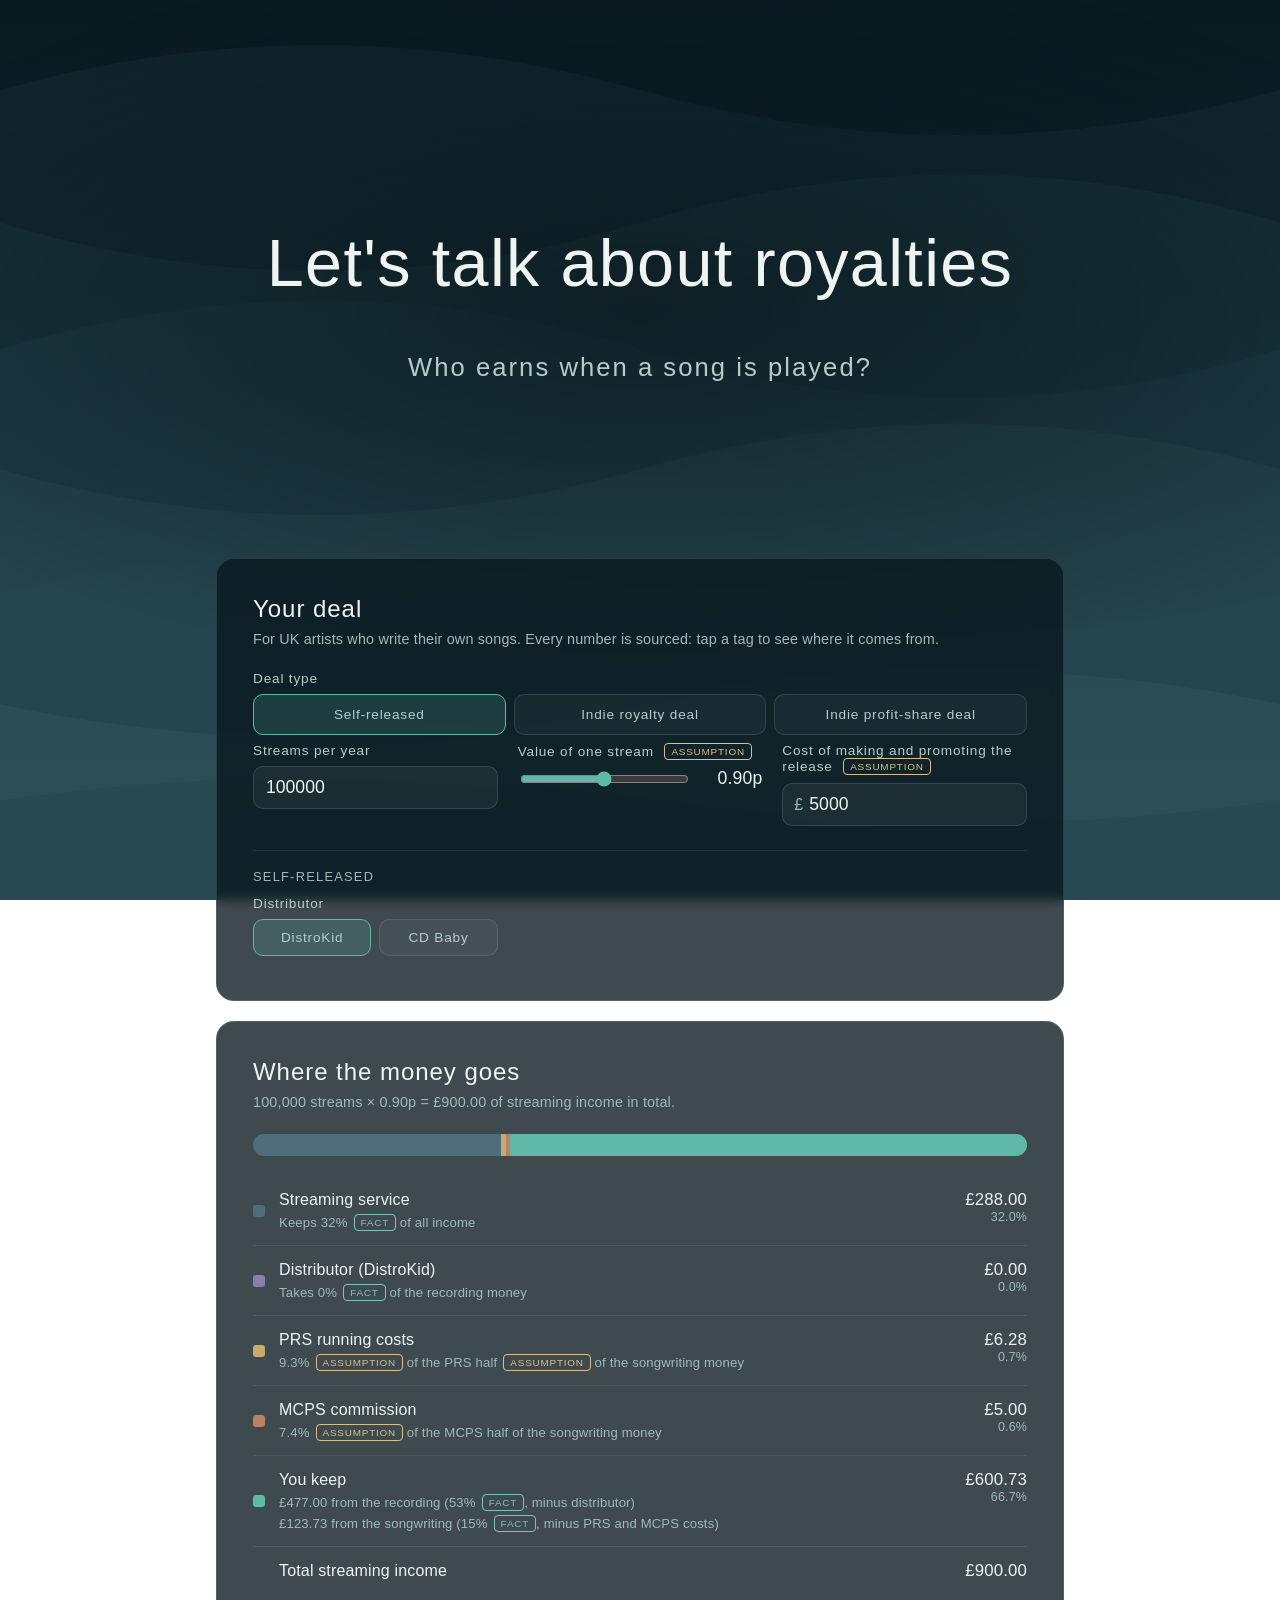
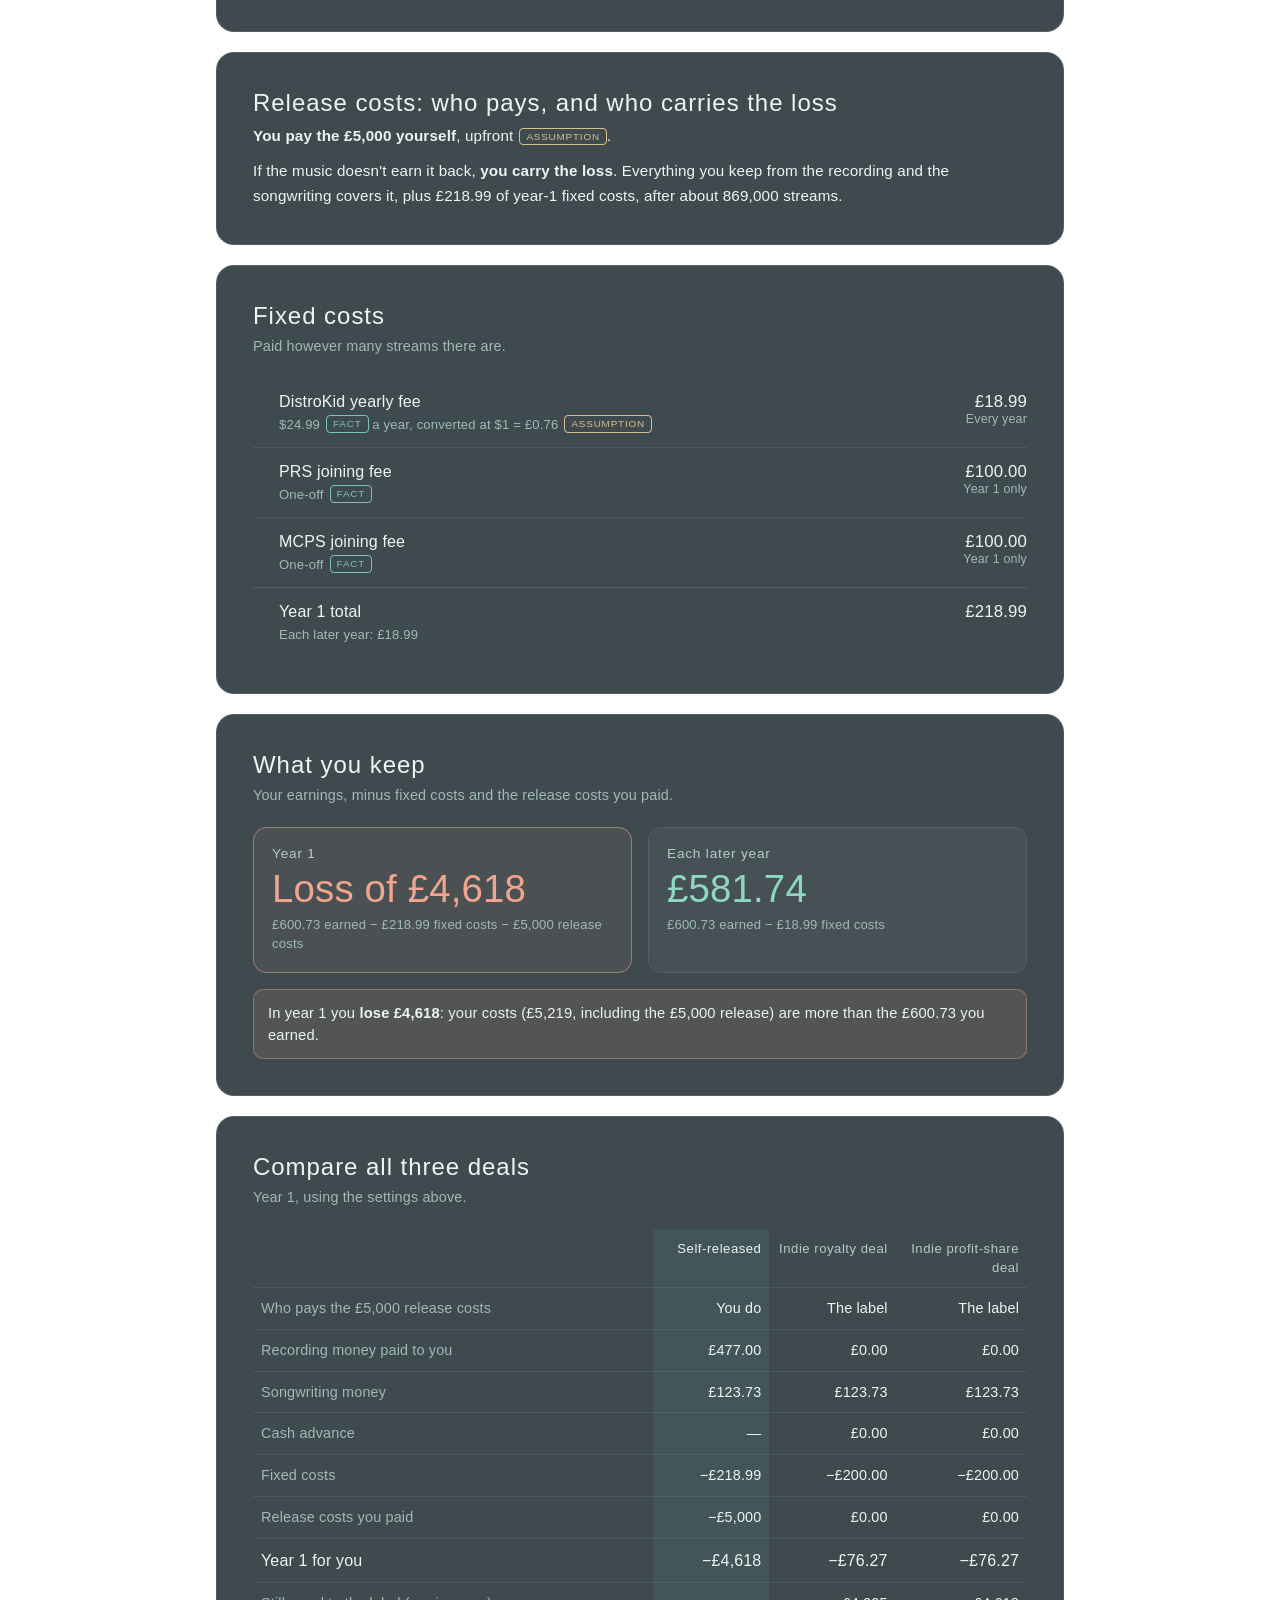
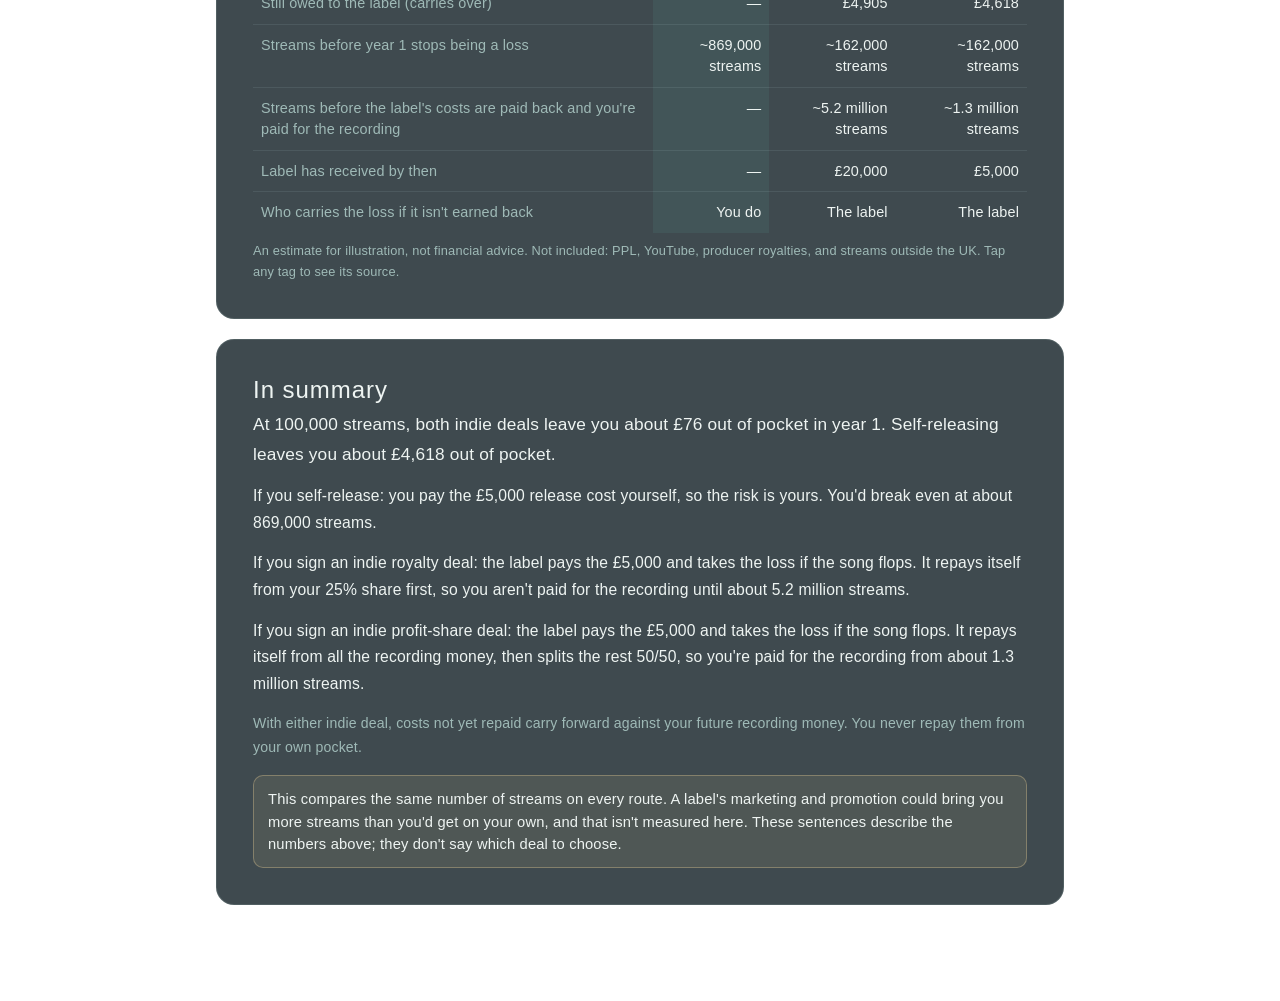
==== commit 1b0b2262: "Add plain-English summary, fix break-even, switch page to "you", centre headline Co-Authored-By: Cla" ====
--- a/index.html
+++ b/index.html
@@ -51,6 +51,7 @@
       display: flex;
       flex-direction: column;
       justify-content: center;
+      align-items: center;
       padding: clamp(40px, 8vw, 120px) clamp(16px, 5vw, 80px) clamp(24px, 4vw, 48px);
       text-align: center;
     }
@@ -58,7 +59,8 @@
     h1 {
       margin: 0;
       white-space: nowrap;
-      font-size: min(5.6vw, 5.5rem);
+      max-width: none;
+      font-size: min(5.2vw, 4.9rem);
       font-weight: 300;
       line-height: 1.12;
       letter-spacing: 0.02em;
@@ -375,6 +377,10 @@
     .compare .pos { color: var(--gain); }
     .compare tr.key td, .compare tr.key th { font-size: 1rem; color: var(--headline); }
 
+    .summary p { margin: 0 0 14px; line-height: 1.7; font-size: 0.98rem; }
+    .summary .summary-verdict { font-size: 1.08rem; color: var(--headline); }
+    .summary .summary-label-note { font-size: 0.88rem; color: var(--muted); }
+
     [hidden] { display: none !important; }
 
     .compare-narrow { display: none; }
@@ -457,8 +463,8 @@
 
   <main class="calculator">
     <section class="card" aria-labelledby="inputs-title">
-      <h2 id="inputs-title">Her deal</h2>
-      <p class="hint">For a UK artist who writes her own songs and has no publisher. Based on RULES.md. Tap a tag to see its source.</p>
+      <h2 id="inputs-title">Your deal</h2>
+      <p class="hint">For UK artists who write their own songs. Every number is sourced: tap a tag to see where it comes from.</p>
 
       <fieldset class="field deal-choice">
         <legend>Deal type</legend>
@@ -514,7 +520,7 @@
           </div>
 
           <div class="field" id="royalty-field">
-            <label for="royalty">Her royalty rate <span id="royalty-tag"></span></label>
+            <label for="royalty">Your royalty rate <span id="royalty-tag"></span></label>
             <div class="slider-row">
               <input id="royalty" type="range" min="5" max="50" step="1" value="25">
               <output id="royalty-out" class="slider-value" for="royalty">25%</output>
@@ -522,7 +528,7 @@
           </div>
 
           <div class="field" id="split-field">
-            <label for="split">Her share of the profit <span id="split-tag"></span></label>
+            <label for="split">Your share of the profit <span id="split-tag"></span></label>
             <div class="slider-row">
               <input id="split" type="range" min="10" max="90" step="1" value="50">
               <output id="split-out" class="slider-value" for="split">50%</output>
@@ -558,7 +564,7 @@
     </section>
 
     <section class="card" aria-labelledby="result-title">
-      <h2 id="result-title">What she keeps</h2>
+      <h2 id="result-title">What you keep</h2>
       <p class="hint" id="result-hint"></p>
       <div class="results" aria-live="polite">
         <div class="result" id="year1">
@@ -581,7 +587,13 @@
       <p class="hint">Year 1, using the settings above.</p>
       <table class="compare compare-wide" id="compare"></table>
       <table class="compare compare-narrow" id="compare-narrow"></table>
-      <p class="footnote">An estimate for illustration, not financial advice. A label may also bring marketing and contacts that lead to more streams; that isn't measured here. Not included: PPL, YouTube, producer royalties, and streams outside the UK. See RULES.md for all sources.</p>
+      <p class="footnote">An estimate for illustration, not financial advice. Not included: PPL, YouTube, producer royalties, and streams outside the UK. Tap any tag to see its source.</p>
+    </section>
+
+    <section class="card" aria-labelledby="summary-title">
+      <h2 id="summary-title">In summary</h2>
+      <div id="summary-text" class="summary" aria-live="polite"></div>
+      <p class="message note">This compares the same number of streams on every route. A label's marketing and promotion could bring you more streams than you'd get on your own, and that isn't measured here. These sentences describe the numbers above; they don't say which deal to choose.</p>
     </section>
   </main>
 
@@ -600,15 +612,22 @@
   <script>
     // Keep the headline on one line: if it would overflow, shrink it to fit.
     var h1 = document.querySelector('h1');
+    // The headline is only as wide as its text and centred, so any overflow spreads evenly;
+    // if the text is wider than the space available, shrink it to fit.
     function fitHeadline() {
+      var box = h1.parentElement;
+      var style = getComputedStyle(box);
+      var available = box.clientWidth - parseFloat(style.paddingLeft) - parseFloat(style.paddingRight);
       h1.style.fontSize = '';
-      if (h1.scrollWidth > h1.clientWidth) {
+      var width = h1.getBoundingClientRect().width;
+      if (width > available) {
         var size = parseFloat(getComputedStyle(h1).fontSize);
-        h1.style.fontSize = (size * h1.clientWidth / h1.scrollWidth * 0.98) + 'px';
+        h1.style.fontSize = (size * available / width * 0.98) + 'px';
       }
     }
     fitHeadline();
     window.addEventListener('resize', fitHeadline);
+    if (window.ResizeObserver) new ResizeObserver(fitHeadline).observe(h1.parentElement);
     if (document.fonts) document.fonts.ready.then(fitHeadline);
 
     /* =====================================================================
@@ -625,7 +644,7 @@
 
     var RULES = {
       // Section 1: value of a stream
-      streamValueDefaultPence: { value: 0.9,   label: 'ASSUMPTION', note: 'Middle of the 0.8p–1.0p range worked out in RULES.md section 1.' },
+      streamValueDefaultPence: { value: 0.9,   label: 'ASSUMPTION', note: 'Middle of the 0.8p–1.0p range worked out from 2024 UK streaming income and stream counts (BPI, ERA).' },
 
       // Section 2: percentage cuts
       serviceShare:            { value: 0.32,  label: 'FACT',       note: 'Streaming services kept 32% of UK streaming revenue in 2021 (CMA).', source: CMA_REPORT },
@@ -641,8 +660,8 @@
       // Section 3: fixed costs
       distroKidYearlyUSD:      { value: 24.99, label: 'FACT',       note: 'DistroKid Musician plan, billed yearly.', source: 'https://distrokid.com/pricing/' },
       cdBabySingleUSD:         { value: 9.99,  label: 'FACT',       note: 'CD Baby one-off fee to release a single.', source: 'https://cdbaby.com/cd-baby-cost/' },
-      cdBabyReleases:          { value: 1,     label: 'ASSUMPTION', note: 'Assumes one single is released in year 1. RULES.md does not set a number of releases.' },
-      gbpPerUSD:               { value: 0.76,  label: 'ASSUMPTION', note: 'Exchange rate. RULES.md gives $24.99 as "about £19".' },
+      cdBabyReleases:          { value: 1,     label: 'ASSUMPTION', note: 'Assumes one single is released in year 1.' },
+      gbpPerUSD:               { value: 0.76,  label: 'ASSUMPTION', note: 'Exchange rate used to turn dollar prices into pounds; it changes over time.' },
       prsJoiningFee:           { value: 100,   label: 'FACT',       note: 'PRS one-off joining fee (seen in search results; check the link).', source: 'https://help.prsformusic.com/s/article/how-much-does-it-cost-to-join' },
       mcpsJoiningFee:          { value: 100,   label: 'FACT',       note: 'MCPS one-off joining fee (seen in search results; check the link).', source: 'https://help.prsformusic.com/s/article/how-much-does-it-cost-to-join' },
 
@@ -660,7 +679,7 @@
       notOutOfPocket:          { label: 'ASSUMPTION', note: 'The usual position: costs are "refunded from those royalties" (CMA para 2.26), not from the artist\'s pocket. Check the individual contract.', source: CMA_FULL },
       writeOffShare:           { value: 0.19,  label: 'FACT', note: '19% of AIM member labels write off unrecouped debt, after ten years on average (DCMS, para 46).', source: DCMS_REPORT },
       writeOffYears:           { value: 10,    label: 'FACT', note: '19% of AIM member labels write off unrecouped debt, after ten years on average (DCMS, para 46).', source: DCMS_REPORT },
-      songwritingUnchanged:    { label: 'ASSUMPTION', note: 'Assumes she hasn\'t also signed a publishing deal, so the songwriting money is the same as self-released.' }
+      songwritingUnchanged:    { label: 'ASSUMPTION', note: 'Assumes you haven\'t also signed a publishing deal, so the songwriting money is the same as self-released.' }
     };
 
     /* ---------- The maths (no page code, so it can be tested on its own) ---------- */
@@ -706,9 +725,12 @@
         res.owed = 0;
         res.year1 = res.artist - res.fixedYear1 - inputs.releaseCosts;
         res.later = res.artist - res.fixedLater;
-        // Streams for her recording money to pay back the release costs she paid
-        var selfPerStream = inputs.pence / 100 * r('recordingShare') * (1 - cut);
-        res.breakEvenStreams = inputs.releaseCosts > 0 ? (selfPerStream > 0 ? inputs.releaseCosts / selfPerStream : Infinity) : 0;
+        // Streams before everything kept (recording + songwriting) covers the release costs and year-1 fixed costs
+        var keptPerStream = inputs.pence / 100 * (
+          r('recordingShare') * (1 - cut) +
+          r('songwritingShare') * (r('prsHalf') * (1 - r('prsCost')) + (1 - r('prsHalf')) * (1 - r('mcpsCost'))));
+        var spent = inputs.releaseCosts + res.fixedYear1;
+        res.breakEvenStreams = spent > 0 ? (keptPerStream > 0 ? spent / keptPerStream : Infinity) : 0;
         res.labelReceivedAtBreakEven = null;
         return res;
       }
@@ -778,10 +800,35 @@
       if (!isFinite(n)) return 'never';
       if (n <= 0) return 'from the first stream';
       if (n >= 1e6) return 'about ' + (n / 1e6).toFixed(1) + ' million streams';
+      if (n >= 10000) return 'about ' + (Math.round(n / 1000) * 1000).toLocaleString('en-GB') + ' streams';
       return 'about ' + Math.ceil(n).toLocaleString('en-GB') + ' streams';
     }
 
-    var DEAL_NAMES = { self: 'Self-released', royalty: 'Indie royalty deal', profit: 'Indie profit-share deal' };
+    /* ---------- Deals ----------
+       To add a deal (for example a major-label deal): add its branch in calculate(),
+       an entry in DEALS with its summary template, its id in DEAL_ORDER, a radio
+       button in the "Deal type" choice, and any settings it needs. */
+    var DEAL_ORDER = ['self', 'royalty', 'profit'];
+
+    var DEALS = {
+      self:    { name: 'Self-released',           verdictName: 'self-releasing',              isLabel: false, summary: summarySelf },
+      royalty: { name: 'Indie royalty deal',      verdictName: 'the indie royalty deal',      isLabel: true,  summary: summaryRoyalty },
+      profit:  { name: 'Indie profit-share deal', verdictName: 'the indie profit-share deal', isLabel: true,  summary: summaryProfit }
+    };
+
+    // Smallest number of streams a year at which year 1 stops being a loss (works for any deal)
+    function streamsUntilAhead(inp, deal) {
+      var year1 = function (n) { return calculate(Object.assign({}, inp, { deal: deal, streams: n })).year1; };
+      if (year1(0) >= 0) return 0;
+      var hi = 1e6;
+      while (year1(hi) < 0) { hi *= 4; if (hi > 1e12) return Infinity; }
+      var lo = 0;
+      for (var i = 0; i < 60; i++) {
+        var mid = (lo + hi) / 2;
+        if (year1(mid) >= 0) hi = mid; else lo = mid;
+      }
+      return hi;
+    }
 
     var el = function (id) { return document.getElementById(id); };
     var streamsInput = el('streams'), valueInput = el('value'), costsInput = el('costs');
@@ -846,6 +893,7 @@
       renderFixed(inp, res);
       renderResults(inp, res);
       renderCompare(inp);
+      renderSummary(inp);
     }
 
     function renderBreakdown(inp, res) {
@@ -866,9 +914,9 @@
         segments.push({ name: 'Label\'s distributor', amount: res.labelDistributorCut, color: 'var(--c-distributor)',
           detail: 'Takes ' + pct(inp.labelFee) + tag('labelDistributorFee') + ' of the recording money (' + rulePct('recordingShare') + tag('recordingShare') + ' of all income)' });
         var labelDetail = inp.deal === 'royalty'
-          ? 'Keeps ' + pct(1 - inp.royaltyRate) + ' of what it receives. Her ' + pct(inp.royaltyRate) + tag('royaltyRate') + ' royalty pays back costs first' + tag('royaltyRecoup')
-          : 'Costs come out of everything it receives' + tag('profitRecoup') + ', then she gets ' + pct(inp.profitSplit) + tag('profitSplit') + ' of the profit';
-        if (res.recouped > 0) labelDetail += '<br>Includes ' + money(res.recouped) + ' paying back release costs' + (inp.advance > 0 ? ' and her advance' : '');
+          ? 'Keeps ' + pct(1 - inp.royaltyRate) + ' of what it receives. Your ' + pct(inp.royaltyRate) + tag('royaltyRate') + ' royalty pays back costs first' + tag('royaltyRecoup')
+          : 'Costs come out of everything it receives' + tag('profitRecoup') + ', then you get ' + pct(inp.profitSplit) + tag('profitSplit') + ' of the profit';
+        if (res.recouped > 0) labelDetail += '<br>Includes ' + money(res.recouped) + ' paying back release costs' + (inp.advance > 0 ? ' and your advance' : '');
         segments.push({ name: 'Label', amount: res.labelKeeps, color: 'var(--c-label)', detail: labelDetail });
       }
 
@@ -882,7 +930,7 @@
       var recordingLine = inp.deal === 'self'
         ? money(res.artistRecording) + ' from the recording (' + rulePct('recordingShare') + tag('recordingShare') + ', minus distributor)'
         : money(res.artistRecording) + ' from the recording' + (res.owed > 0 ? ' (nothing yet: costs aren\'t paid back)' : '');
-      segments.push({ name: 'She keeps', amount: res.artist, color: 'var(--c-artist)',
+      segments.push({ name: 'You keep', amount: res.artist, color: 'var(--c-artist)',
         detail: recordingLine + '<br>' + money(res.artistSongwriting) + ' from the songwriting (' + rulePct('songwritingShare') + tag('songwritingShare') +
           ', minus PRS and MCPS costs)' + (inp.deal === 'self' ? '' : tag('songwritingUnchanged')) });
 
@@ -904,17 +952,18 @@
       var costs = money(inp.releaseCosts);
       var html;
       if (inp.deal === 'self') {
-        html = '<p class="who"><strong>She pays the ' + costs + ' herself</strong>, upfront' + tag('releaseCosts') + '.</p>' +
-          '<p class="who">If the music doesn\'t earn it back, <strong>she carries the loss</strong>. Her recording money pays it back after ' + streamsText(res.breakEvenStreams) + '.</p>';
+        html = '<p class="who"><strong>You pay the ' + costs + ' yourself</strong>, upfront' + tag('releaseCosts') + '.</p>' +
+          '<p class="who">If the music doesn\'t earn it back, <strong>you carry the loss</strong>. Everything you keep from the recording and the songwriting covers it, plus ' +
+          money(res.fixedYear1) + ' of year-1 fixed costs, after ' + streamsText(res.breakEvenStreams) + '.</p>';
       } else {
         var total = money(res.debt);
         var how = inp.deal === 'royalty'
-          ? 'It is paid back <strong>only from her ' + pct(inp.royaltyRate) + ' royalty</strong>' + tag('royaltyRecoup') + '.'
+          ? 'It is paid back <strong>only from your ' + pct(inp.royaltyRate) + ' royalty</strong>' + tag('royaltyRecoup') + '.'
           : 'It is paid back <strong>from everything the label receives</strong>, before any profit is shared' + tag('profitRecoup') + '.';
         html = '<p class="who"><strong>The label pays the ' + costs + '</strong>' + tag('releaseCosts') +
-          (inp.advance > 0 ? ', plus her ' + money(inp.advance) + ' cash advance' + tag('advance') + (inp.deal === 'profit' ? tag('advanceInProfitShare') : '') + ': ' + total + ' in total' : '') + '. ' + how + '</p>' +
-          '<p class="who">If the music never earns it back, <strong>the label carries the loss</strong>. She doesn\'t repay it from her own pocket' + tag('notOutOfPocket') +
-          '. But the unpaid amount stays on her account and comes out of any future earnings from the recording. Only ' + pct(RULES.writeOffShare.value) + tag('writeOffShare') +
+          (inp.advance > 0 ? ', plus your ' + money(inp.advance) + ' cash advance' + tag('advance') + (inp.deal === 'profit' ? tag('advanceInProfitShare') : '') + ': ' + total + ' in total' : '') + '. ' + how + '</p>' +
+          '<p class="who">If the music never earns it back, <strong>the label carries the loss</strong>. You don\'t repay it from your own pocket' + tag('notOutOfPocket') +
+          '. But the unpaid amount stays on your account and comes out of any future earnings from the recording. Only ' + pct(RULES.writeOffShare.value) + tag('writeOffShare') +
           ' of independent labels in the trade body AIM write it off, after about ' + RULES.writeOffYears.value + ' years on average.</p>';
       }
       el('who').innerHTML = html;
@@ -956,19 +1005,19 @@
       var second = el('second');
 
       if (inp.deal === 'self') {
-        el('result-hint').textContent = 'Her earnings, minus fixed costs and the release costs she paid.';
+        el('result-hint').textContent = 'Your earnings, minus fixed costs and the release costs you paid.';
         setResult('year1', res.year1, money(res.artist) + ' earned − ' + money(res.fixedYear1) + ' fixed costs − ' + money(res.releaseCostsPaid) + ' release costs');
         el('second-label').textContent = 'Each later year';
         setResult('second', res.later, money(res.artist) + ' earned − ' + money(res.fixedLater) + ' fixed costs');
         carry.hidden = true;
       } else {
-        el('result-hint').textContent = 'Her earnings and any advance, minus fixed costs. The label paid the release costs.';
+        el('result-hint').textContent = 'Your earnings and any advance, minus fixed costs. The label paid the release costs.';
         var parts = [money(res.artistRecording) + ' recording', money(res.artistSongwriting) + ' songwriting'];
         if (res.advance > 0) parts.push(money(res.advance) + ' advance');
         setResult('year1', res.year1, parts.join(' + ') + ' − ' + money(res.fixedYear1) + ' fixed costs');
 
-        // Second box: streams before she's paid for the recording
-        el('second-label').textContent = 'Before she\'s paid for the recording';
+        // Second box: streams before you're paid for the recording
+        el('second-label').textContent = 'Before you\'re paid for the recording';
         second.classList.remove('is-loss', 'is-gain');
         el('second-amount').textContent = isFinite(res.breakEvenStreams)
           ? (res.breakEvenStreams <= 0 ? 'From the first stream' : (res.breakEvenStreams >= 1e6 ? (res.breakEvenStreams / 1e6).toFixed(1) + ' million streams' : Math.ceil(res.breakEvenStreams).toLocaleString('en-GB') + ' streams'))
@@ -982,21 +1031,21 @@
 
         carry.hidden = !(res.owed > 0.005);
         if (!carry.hidden) {
-          carry.innerHTML = '<strong>' + money(res.owed) + ' of costs isn\'t earned back yet.</strong> It carries into later years and comes out of her future recording money before she is paid for the recording. Her songwriting money isn\'t affected.';
+          carry.innerHTML = '<strong>' + money(res.owed) + ' of costs isn\'t earned back yet.</strong> It carries into later years and comes out of your future recording money before you\'re paid for the recording. Your songwriting money isn\'t affected.';
         }
       }
 
       loss.hidden = res.year1 >= 0;
       if (!loss.hidden) {
         var why = inp.deal === 'self'
-          ? 'her costs (' + money(res.fixedYear1 + res.releaseCostsPaid) + ', including the ' + money(res.releaseCostsPaid) + ' release) are more than the ' + money(res.artist) + ' she earned.'
-          : 'the ' + money(res.fixedYear1) + ' PRS and MCPS joining fees are more than the ' + money(res.artist + res.advance) + ' she received.';
-        loss.innerHTML = 'In year 1 she <strong>loses ' + money(-res.year1) + '</strong>: ' + why;
+          ? 'your costs (' + money(res.fixedYear1 + res.releaseCostsPaid) + ', including the ' + money(res.releaseCostsPaid) + ' release) are more than the ' + money(res.artist) + ' you earned.'
+          : 'the ' + money(res.fixedYear1) + ' PRS and MCPS joining fees are more than the ' + money(res.artist + res.advance) + ' you received.';
+        loss.innerHTML = 'In year 1 you <strong>lose ' + money(-res.year1) + '</strong>: ' + why;
       }
     }
 
     function renderCompare(inp) {
-      var deals = ['self', 'royalty', 'profit'];
+      var deals = DEAL_ORDER;
       var all = deals.map(function (d) {
         var copy = Object.assign({}, inp, { deal: d });
         return calculate(copy);
@@ -1012,34 +1061,139 @@
       var dash = '—';
 
       var rows = [
-        ['Who pays the ' + money(inp.releaseCosts) + ' release costs', function (r, d) { return d === 'self' ? 'She does' : 'The label'; }],
-        ['Recording money paid to her', function (r) { return money(r.artistRecording); }],
+        ['Who pays the ' + money(inp.releaseCosts) + ' release costs', function (r) { return r.releaseCostsPaid > 0 ? 'You do' : 'The label'; }],
+        ['Recording money paid to you', function (r) { return money(r.artistRecording); }],
         ['Songwriting money', function (r) { return money(r.artistSongwriting); }],
         ['Cash advance', function (r, d) { return d === 'self' ? dash : money(r.advance); }],
         ['Fixed costs', function (r) { return '−' + money(r.fixedYear1); }],
-        ['Release costs she paid', function (r, d) { return d === 'self' ? '−' + money(r.releaseCostsPaid) : '£0.00'; }],
-        ['Year 1 for her', function (r) { return money(r.year1); }, signClass, 'key'],
+        ['Release costs you paid', function (r, d) { return d === 'self' ? '−' + money(r.releaseCostsPaid) : '£0.00'; }],
+        ['Year 1 for you', function (r) { return money(r.year1); }, signClass, 'key'],
         ['Still owed to the label (carries over)', function (r, d) { return d === 'self' ? dash : money(r.owed); }],
-        ['Streams to pay back the costs from recording money', function (r) { return streamsText(r.breakEvenStreams).replace('about ', '~'); }],
-        ['Label has received by then', function (r, d) { return d === 'self' ? dash : (isFinite(r.labelReceivedAtBreakEven) ? money(r.labelReceivedAtBreakEven) : dash); }],
-        ['Who carries the loss if it isn\'t earned back', function (r, d) { return d === 'self' ? 'She does' : 'The label'; }]
+        ['Streams before year 1 stops being a loss', function (r, d) { return streamsText(streamsUntilAhead(inp, d)).replace('about ', '~'); }],
+        ['Streams before the label\'s costs are paid back and you\'re paid for the recording', function (r) { return r.labelReceivedAtBreakEven === null ? dash : streamsText(r.breakEvenStreams).replace('about ', '~'); }],
+        ['Label has received by then', function (r) { return r.labelReceivedAtBreakEven === null || !isFinite(r.labelReceivedAtBreakEven) ? dash : money(r.labelReceivedAtBreakEven); }],
+        ['Who carries the loss if it isn\'t earned back', function (r) { return r.releaseCostsPaid > 0 ? 'You do' : 'The label'; }]
       ];
 
       var head = '<thead><tr>' + deals.map(function (d) {
-        return '<th scope="col" class="' + (d === inp.deal ? 'is-current' : '') + '">' + DEAL_NAMES[d] + '</th>';
+        return '<th scope="col" class="' + (d === inp.deal ? 'is-current' : '') + '">' + DEALS[d].name + '</th>';
       }).join('') + '</tr></thead>';
       el('compare-narrow').innerHTML = head + '<tbody>' + rows.map(function (row) {
-        return '<tr class="label-row ' + (row[3] || '') + '"><th scope="colgroup" colspan="3">' + row[0] + '</th></tr>' +
+        return '<tr class="label-row ' + (row[3] || '') + '"><th scope="colgroup" colspan="' + deals.length + '">' + row[0] + '</th></tr>' +
           '<tr class="value-row ' + (row[3] || '') + '">' + cell(row[1], row[2]) + '</tr>';
       }).join('') + '</tbody>';
 
       el('compare').innerHTML =
         '<thead><tr><th scope="col"></th>' + deals.map(function (d) {
-          return '<th scope="col" class="' + (d === inp.deal ? 'is-current' : '') + '">' + DEAL_NAMES[d] + '</th>';
+          return '<th scope="col" class="' + (d === inp.deal ? 'is-current' : '') + '">' + DEALS[d].name + '</th>';
         }).join('') + '</tr></thead><tbody>' +
         rows.map(function (row) {
           return '<tr class="' + (row[3] || '') + '"><th scope="row">' + row[0] + '</th>' + cell(row[1], row[2]) + '</tr>';
         }).join('') + '</tbody>';
+    }
+
+    /* ---------- Plain-English summary ----------
+       Fixed sentence templates filled in with the calculator's own numbers.
+       Verdict first, then at most two short sentences per deal, then one shared
+       note for label deals. They describe the results; they never recommend a deal. */
+    function pounds(x) { return '£' + Math.round(Math.abs(x)).toLocaleString('en-GB'); }
+
+    function streamsPhrase(n) {
+      if (n >= 1e6) return +(n / 1e6).toFixed(2) + ' million';
+      return n.toLocaleString('en-GB');
+    }
+
+    function capitalise(text) { return text.charAt(0).toUpperCase() + text.slice(1); }
+
+    // "leaves you about £188 out of pocket" / "leaves you about £788 ahead"
+    function outcome(year1, plural) {
+      var verb = plural ? 'leave' : 'leaves';
+      if (year1 <= -0.5) return verb + ' you about ' + pounds(year1) + ' out of pocket';
+      if (year1 >= 0.5) return verb + ' you about ' + pounds(year1) + ' ahead';
+      return verb + ' you roughly even';
+    }
+
+    function verdict(inp, results) {
+      // Group deals whose year-1 results round to the same pound, highest first
+      var sorted = DEAL_ORDER.slice().sort(function (a, b) { return results[b].year1 - results[a].year1; });
+      var groups = [];
+      sorted.forEach(function (d) {
+        var last = groups[groups.length - 1];
+        if (last && Math.round(results[last[0]].year1) === Math.round(results[d].year1)) last.push(d);
+        else groups.push([d]);
+      });
+      var labelDeals = DEAL_ORDER.filter(function (d) { return DEALS[d].isLabel; });
+      var groupName = function (g) {
+        if (g.length === DEAL_ORDER.length) return 'every route';
+        if (g.length === labelDeals.length && g.every(function (d) { return DEALS[d].isLabel; })) {
+          return labelDeals.length === 2 ? 'both indie deals' : 'all the label deals';
+        }
+        var names = g.map(function (d) { return DEALS[d].verdictName; });
+        return names.length === 1 ? names[0] : names.slice(0, -1).join(', ') + ' and ' + names[names.length - 1];
+      };
+      return groups.map(function (g, i) {
+        var plural = g.length > 1;
+        var r = results[g[0]];
+        if (i === 0) {
+          return 'At ' + streamsPhrase(inp.streams) + ' streams, ' + groupName(g) + ' ' + outcome(r.year1, plural) + ' in year 1.';
+        }
+        return capitalise(groupName(g)) + ' ' + outcome(r.year1, plural) + '.';
+      }).join(' ');
+    }
+
+    function breakEvenSentence(n) {
+      if (!isFinite(n)) return 'You wouldn\'t break even with these settings.';
+      if (n <= 0) return 'You\'d be ahead from the first stream.';
+      return 'You\'d break even at ' + streamsText(n) + '.';
+    }
+
+    function summarySelf(res, inp) {
+      var first = inp.releaseCosts > 0
+        ? 'you pay the ' + pounds(inp.releaseCosts) + ' release cost yourself, so the risk is yours.'
+        : 'there\'s no release cost, so the most you could lose is your ' + pounds(res.fixedYear1) + ' of fixed costs.';
+      return 'If you self-release: ' + first + ' ' + breakEvenSentence(res.breakEvenStreams);
+    }
+
+    // What the label pays, and that it takes the loss
+    function labelPays(inp) {
+      if (inp.releaseCosts > 0 && inp.advance > 0) return 'the label pays the ' + pounds(inp.releaseCosts) + ', pays you ' + pounds(inp.advance) + ' upfront, and takes the loss if the song flops.';
+      if (inp.releaseCosts > 0) return 'the label pays the ' + pounds(inp.releaseCosts) + ' and takes the loss if the song flops.';
+      return 'the label pays you ' + pounds(inp.advance) + ' upfront and takes the loss if the song flops.';
+    }
+
+    function paidFrom(res) {
+      if (!isFinite(res.breakEvenStreams)) return 'you\'d never be paid for the recording with these settings';
+      return null;
+    }
+
+    function summaryRoyalty(res, inp) {
+      var share = pct(inp.royaltyRate);
+      if (res.debt <= 0) return 'If you sign an indie royalty deal: there\'s nothing for the label to repay, so you\'re paid your ' + share + ' share from the first stream.';
+      var when = paidFrom(res) || 'you aren\'t paid for the recording until ' + streamsText(res.breakEvenStreams);
+      return 'If you sign an indie royalty deal: ' + labelPays(inp) + ' It repays itself from your ' + share + ' share first, so ' + when + '.';
+    }
+
+    function summaryProfit(res, inp) {
+      var split = Math.round(inp.profitSplit * 100);
+      var splitText = split === 50 ? 'splits the rest 50/50' : 'gives you ' + split + '% of the rest';
+      if (res.debt <= 0) return 'If you sign an indie profit-share deal: there\'s nothing for the label to repay, so it ' + (split === 50 ? 'splits the recording money 50/50' : 'gives you ' + split + '% of the recording money') + ' from the first stream.';
+      var when = paidFrom(res) || 'you\'re paid for the recording from ' + streamsText(res.breakEvenStreams);
+      return 'If you sign an indie profit-share deal: ' + labelPays(inp) + ' It repays itself from all the recording money, then ' + splitText + ', so ' + when + '.';
+    }
+
+    function labelNote() {
+      var count = DEAL_ORDER.filter(function (d) { return DEALS[d].isLabel; }).length;
+      return 'With ' + (count === 2 ? 'either indie deal' : 'any label deal') + ', costs not yet repaid carry forward against your future recording money. You never repay them from your own pocket.';
+    }
+
+    function renderSummary(inp) {
+      var results = {};
+      DEAL_ORDER.forEach(function (d) { results[d] = calculate(Object.assign({}, inp, { deal: d })); });
+      var hasLabelDeal = DEAL_ORDER.some(function (d) { return DEALS[d].isLabel; });
+      el('summary-text').innerHTML =
+        '<p class="summary-verdict">' + esc(verdict(inp, results)) + '</p>' +
+        DEAL_ORDER.map(function (d) { return '<p>' + esc(DEALS[d].summary(results[d], inp)) + '</p>'; }).join('') +
+        (hasLabelDeal ? '<p class="summary-label-note">' + esc(labelNote()) + '</p>' : '');
     }
 
     [streamsInput, valueInput, costsInput, feeInput, royaltyInput, splitInput, advanceInput].forEach(function (input) {
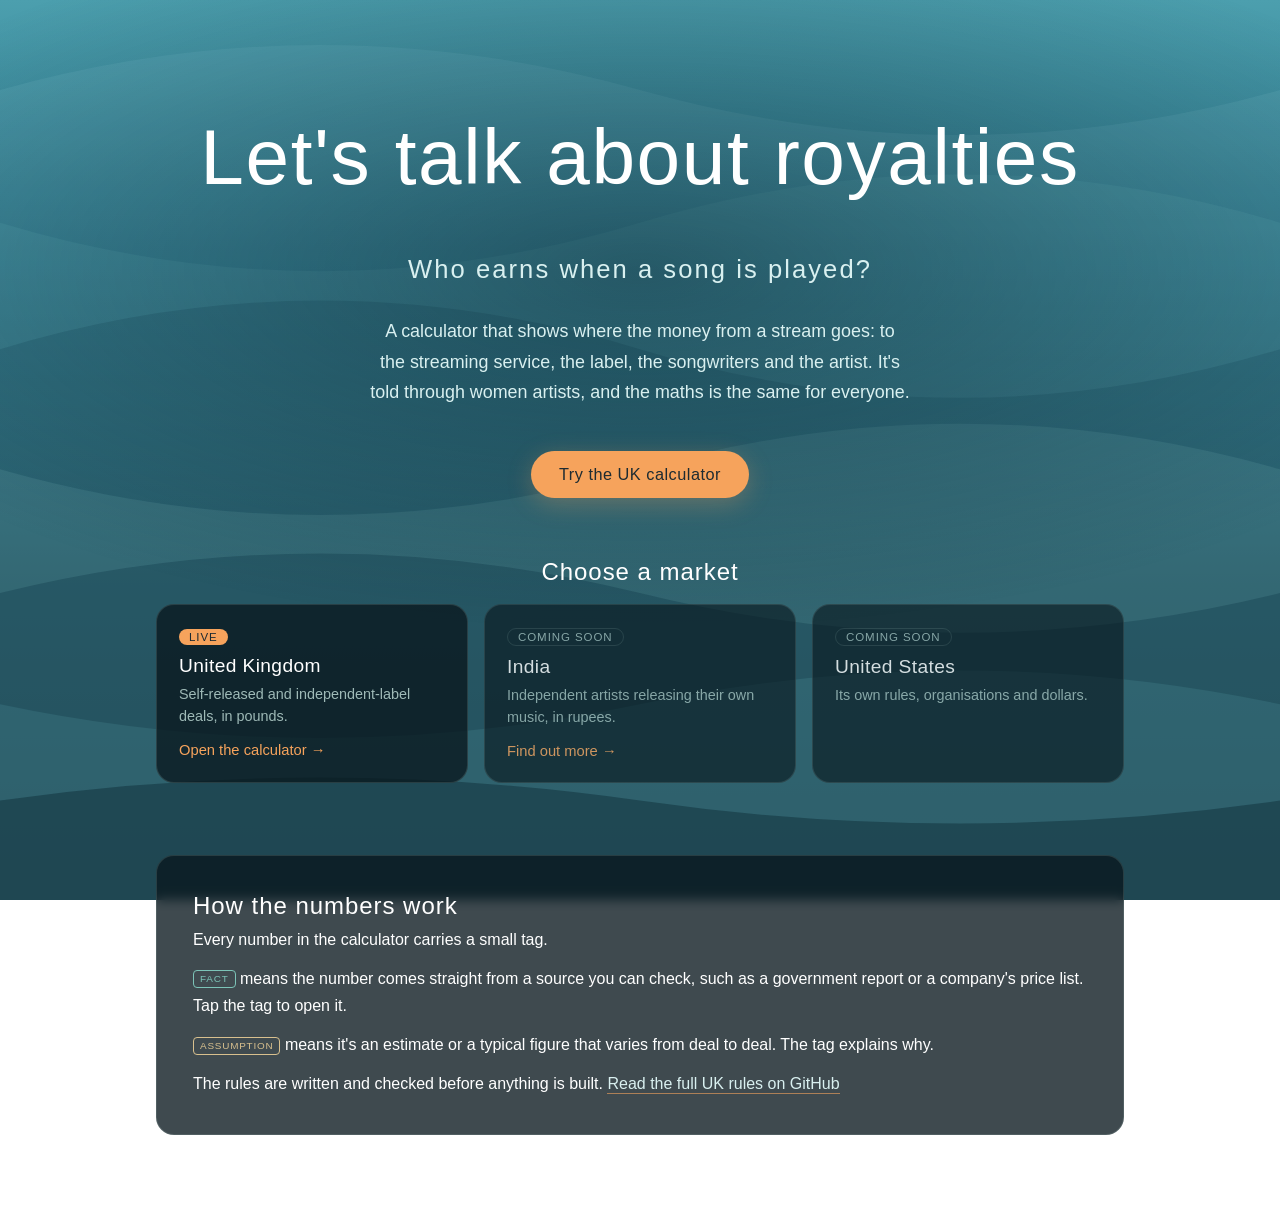
==== commit 097b0818: "Add homepage, UK page and placeholders with shared calculator and per-market rules Co-Authored-By: C" ====
--- a/index.html
+++ b/index.html
@@ -4,1205 +4,52 @@
   <meta charset="utf-8">
   <meta name="viewport" content="width=device-width, initial-scale=1">
   <title>Let's talk about royalties</title>
-  <style>
-    :root {
-      --bg-top: #0a1a21;
-      --bg-bottom: #14313a;
-      --headline: #eef4f2;
-      --subheading: #b4cdca;
-      --muted: #9fbab7;
-      --card: rgba(9, 24, 30, 0.78);
-      --card-border: rgba(159, 186, 183, 0.18);
-      --line: rgba(159, 186, 183, 0.14);
-      --fact: #7cc4b8;
-      --assumption: #d8c08e;
-      --loss: #f0a58f;
-      --gain: #8fd6c4;
-
-      /* Breakdown colours */
-      --c-service: #4f6d7a;
-      --c-distributor: #8a7fa8;
-      --c-prs: #c9a96e;
-      --c-mcps: #b98264;
-      --c-artist: #5fb8a8;
-      --c-label: #6f8fb0;
-    }
-
-    * { box-sizing: border-box; }
-
-    body {
-      margin: 0;
-      min-height: 100vh;
-      min-height: 100dvh;
-      background: linear-gradient(180deg, var(--bg-top) 0%, var(--bg-bottom) 100%) fixed;
-      color: var(--headline);
-      font-family: "Helvetica Neue", -apple-system, BlinkMacSystemFont, "Segoe UI", Roboto, Arial, sans-serif;
-      -webkit-font-smoothing: antialiased;
-    }
-
-    .hero {
-      position: relative;
-      z-index: 2;
-      width: 100%;
-      max-width: 1200px;
-      margin: 0 auto;
-      min-height: 62vh;
-      min-height: 62dvh;
-      display: flex;
-      flex-direction: column;
-      justify-content: center;
-      align-items: center;
-      padding: clamp(40px, 8vw, 120px) clamp(16px, 5vw, 80px) clamp(24px, 4vw, 48px);
-      text-align: center;
-    }
-
-    h1 {
-      margin: 0;
-      white-space: nowrap;
-      max-width: none;
-      font-size: min(5.2vw, 4.9rem);
-      font-weight: 300;
-      line-height: 1.12;
-      letter-spacing: 0.02em;
-    }
-
-    .subheading {
-      margin: clamp(24px, 4vw, 48px) 0 0;
-      font-size: clamp(0.8rem, 2.4vw, 1.6rem);
-      font-weight: 300;
-      line-height: 1.5;
-      letter-spacing: 0.08em;
-      color: var(--subheading);
-      text-wrap: balance;
-    }
-
-    /* ---------- Calculator ---------- */
-    .calculator {
-      position: relative;
-      z-index: 2;
-      max-width: 880px;
-      margin: 0 auto clamp(48px, 8vw, 96px);
-      padding: 0 16px;
-      font-weight: 300;
-      letter-spacing: 0.01em;
-    }
-
-    .card {
-      background: var(--card);
-      border: 1px solid var(--card-border);
-      border-radius: 18px;
-      padding: clamp(20px, 4vw, 36px);
-      margin-bottom: 20px;
-      -webkit-backdrop-filter: blur(6px);
-              backdrop-filter: blur(6px);
-    }
-
-    h2 {
-      margin: 0 0 6px;
-      font-size: clamp(1.15rem, 2.4vw, 1.5rem);
-      font-weight: 300;
-      letter-spacing: 0.04em;
-    }
-
-    .hint {
-      margin: 0 0 20px;
-      color: var(--muted);
-      font-size: 0.9rem;
-      line-height: 1.5;
-    }
-
-    /* Inputs */
-    .inputs {
-      display: grid;
-      grid-template-columns: repeat(3, 1fr);
-      gap: 20px;
-    }
-
-    .field label, .field legend {
-      display: block;
-      margin-bottom: 8px;
-      font-size: 0.85rem;
-      letter-spacing: 0.06em;
-      color: var(--subheading);
-      padding: 0;
-    }
-
-    fieldset.field { border: 0; margin: 0; padding: 0; min-width: 0; }
-
-    input[type="number"] {
-      width: 100%;
-      padding: 10px 12px;
-      font: inherit;
-      font-size: 1.1rem;
-      color: var(--headline);
-      background: rgba(255, 255, 255, 0.05);
-      border: 1px solid var(--card-border);
-      border-radius: 10px;
-    }
-
-    input[type="number"]:focus, input[type="range"]:focus-visible, .choice input:focus-visible + span {
-      outline: 2px solid var(--fact);
-      outline-offset: 2px;
-    }
-
-    .slider-row { display: flex; align-items: center; gap: 12px; }
-
-    input[type="range"] {
-      flex: 1;
-      min-width: 0;
-      accent-color: var(--c-artist);
-    }
-
-    .slider-value {
-      min-width: 3.4em;
-      font-size: 1.1rem;
-      text-align: right;
-      font-variant-numeric: tabular-nums;
-    }
-
-    .choices { display: flex; gap: 8px; }
-
-    .choice { flex: 1; cursor: pointer; }
-
-    .choice input { position: absolute; opacity: 0; pointer-events: none; }
-
-    .choice span {
-      display: block;
-      padding: 10px 8px;
-      text-align: center;
-      border: 1px solid var(--card-border);
-      border-radius: 10px;
-      background: rgba(255, 255, 255, 0.04);
-      transition: background 0.2s, border-color 0.2s;
-    }
-
-    .choice input:checked + span {
-      background: rgba(95, 184, 168, 0.18);
-      border-color: var(--c-artist);
-    }
-
-    /* Tags */
-    .tag {
-      display: inline-block;
-      margin-left: 6px;
-      padding: 1px 6px 0;
-      font-size: 0.62rem;
-      font-weight: 500;
-      letter-spacing: 0.08em;
-      line-height: 1.5;
-      border-radius: 4px;
-      border: 1px solid currentColor;
-      vertical-align: 0.15em;
-      text-decoration: none;
-      white-space: nowrap;
-      cursor: help;
-    }
-
-    .tag.fact { color: var(--fact); }
-    .tag.assumption { color: var(--assumption); }
-    a.tag:hover { background: rgba(255, 255, 255, 0.08); }
-
-    /* Breakdown bar */
-    .bar {
-      display: flex;
-      height: 22px;
-      border-radius: 11px;
-      overflow: hidden;
-      background: rgba(255, 255, 255, 0.06);
-      margin: 4px 0 20px;
-    }
-
-    .bar div { height: 100%; transition: width 0.35s ease; }
-
-    /* Rows */
-    .rows { list-style: none; margin: 0; padding: 0; }
-
-    .rows li {
-      display: grid;
-      grid-template-columns: 14px 1fr auto;
-      gap: 4px 12px;
-      align-items: baseline;
-      padding: 12px 0;
-      border-top: 1px solid var(--line);
-    }
-
-    .rows li:first-child { border-top: 0; }
-
-    .swatch {
-      width: 12px;
-      height: 12px;
-      border-radius: 3px;
-      align-self: center;
-    }
-
-    .row-label { line-height: 1.5; }
-
-    .row-detail {
-      display: block;
-      font-size: 0.82rem;
-      color: var(--muted);
-      line-height: 1.6;
-    }
-
-    .amount {
-      text-align: right;
-      font-size: 1.05rem;
-      font-variant-numeric: tabular-nums;
-      white-space: nowrap;
-    }
-
-    .share {
-      display: block;
-      font-size: 0.78rem;
-      color: var(--muted);
-    }
-
-    .rows li.total { border-top: 1px solid var(--card-border); }
-    .rows li.total .amount { font-weight: 400; }
-
-    /* Results */
-    .results {
-      display: grid;
-      grid-template-columns: 1fr 1fr;
-      gap: 16px;
-    }
-
-    .result {
-      padding: 18px;
-      border-radius: 14px;
-      background: rgba(255, 255, 255, 0.04);
-      border: 1px solid var(--line);
-    }
-
-    .result .label {
-      font-size: 0.85rem;
-      letter-spacing: 0.06em;
-      color: var(--subheading);
-    }
-
-    .result .big {
-      margin: 6px 0 4px;
-      font-size: clamp(1.7rem, 5vw, 2.4rem);
-      font-weight: 300;
-      font-variant-numeric: tabular-nums;
-    }
-
-    .result .sub { font-size: 0.82rem; color: var(--muted); line-height: 1.5; }
-
-    .result.is-loss { border-color: rgba(240, 165, 143, 0.5); background: rgba(240, 165, 143, 0.07); }
-    .result.is-loss .big { color: var(--loss); }
-    .result.is-gain .big { color: var(--gain); }
-
-    .message {
-      margin: 16px 0 0;
-      padding: 12px 14px;
-      border-radius: 10px;
-      font-size: 0.92rem;
-      line-height: 1.5;
-    }
-
-    .message.loss { background: rgba(240, 165, 143, 0.1); border: 1px solid rgba(240, 165, 143, 0.4); }
-    .message.note { background: rgba(216, 192, 142, 0.1); border: 1px solid rgba(216, 192, 142, 0.4); }
-
-    .footnote { margin: 8px 0 0; font-size: 0.8rem; color: var(--muted); line-height: 1.6; }
-    .footnote a { color: var(--subheading); }
-
-    /* Deal type choice */
-    .deal-choice { margin-bottom: 24px; }
-    .deal-choice .choices { flex-wrap: wrap; }
-    .deal-choice .choice { min-width: 150px; }
-    .deal-choice .choice span { padding: 12px 10px; }
-
-    .group-title {
-      margin: 24px 0 12px;
-      padding-top: 18px;
-      border-top: 1px solid var(--line);
-      font-size: 0.8rem;
-      letter-spacing: 0.1em;
-      text-transform: uppercase;
-      color: var(--muted);
-    }
-
-    .money-input { position: relative; }
-    .money-input span {
-      position: absolute;
-      left: 12px;
-      top: 50%;
-      transform: translateY(-50%);
-      color: var(--muted);
-      pointer-events: none;
-    }
-    .money-input input { padding-left: 26px; }
-
-    .who {
-      margin: 0;
-      line-height: 1.65;
-      font-size: 0.95rem;
-    }
-    .who + .who { margin-top: 10px; }
-
-    /* Comparison table: a wide version, and a phone version with each label above its three values */
-    table.compare {
-      width: 100%;
-      border-collapse: collapse;
-      font-size: 0.9rem;
-      font-variant-numeric: tabular-nums;
-    }
-
-    .compare th, .compare td {
-      padding: 10px 8px;
-      text-align: right;
-      border-top: 1px solid var(--line);
-      vertical-align: top;
-      line-height: 1.45;
-    }
-
-    .compare thead th {
-      border-top: 0;
-      font-weight: 400;
-      color: var(--subheading);
-      font-size: 0.82rem;
-      letter-spacing: 0.04em;
-    }
-
-    .compare th[scope="row"] {
-      text-align: left;
-      font-weight: 300;
-      color: var(--muted);
-    }
-
-    .compare .is-current { background: rgba(95, 184, 168, 0.1); }
-    .compare thead .is-current { color: var(--headline); }
-    .compare .neg { color: var(--loss); }
-    .compare .pos { color: var(--gain); }
-    .compare tr.key td, .compare tr.key th { font-size: 1rem; color: var(--headline); }
-
-    .summary p { margin: 0 0 14px; line-height: 1.7; font-size: 0.98rem; }
-    .summary .summary-verdict { font-size: 1.08rem; color: var(--headline); }
-    .summary .summary-label-note { font-size: 0.88rem; color: var(--muted); }
-
-    [hidden] { display: none !important; }
-
-    .compare-narrow { display: none; }
-    .compare-narrow tr.label-row th {
-      text-align: left;
-      padding: 12px 6px 2px;
-      font-size: 0.82rem;
-      color: var(--muted);
-      font-weight: 300;
-    }
-    .compare-narrow tr.value-row td { border-top: 0; padding-top: 2px; }
-    .compare-narrow thead th { font-size: 0.75rem; }
-
-    @media (max-width: 680px) {
-      .inputs { grid-template-columns: 1fr; }
-      .results { grid-template-columns: 1fr; }
-      .compare-wide { display: none; }
-      .compare-narrow { display: table; font-size: 0.85rem; }
-      .compare-narrow th, .compare-narrow td { padding-left: 4px; padding-right: 4px; }
-    }
-
-    /* ---------- Background ---------- */
-    /* Layered water waves filling the whole page */
-    .waves {
-      position: fixed;
-      inset: 0;
-      z-index: 0;
-      pointer-events: none;
-      overflow: hidden;
-    }
-
-    .wave {
-      position: absolute;
-      left: 0;
-      bottom: 0;
-      width: 200%;
-      animation: drift var(--speed) linear var(--delay) infinite;
-    }
-
-    .wave svg {
-      display: block;
-      width: 100%;
-      height: 100%;
-    }
-
-    .wave-1 { height: 100%; --speed: 70s; --delay: -12s; color: rgba(74, 110, 122, 0.10); }
-    .wave-2 { height: 86%;  --speed: 60s; --delay: -40s; color: rgba(84, 132, 130, 0.09); }
-    .wave-3 { height: 72%;  --speed: 52s; --delay: -7s;  color: rgba(52, 84, 98, 0.16); }
-    .wave-4 { height: 58%;  --speed: 44s; --delay: -25s; color: rgba(96, 140, 136, 0.09); }
-    .wave-5 { height: 44%;  --speed: 37s; --delay: -16s; color: rgba(44, 76, 90, 0.20); }
-    .wave-6 { height: 30%;  --speed: 31s; --delay: -4s;  color: rgba(88, 128, 126, 0.12); }
-    .wave-7 { height: 17%;  --speed: 26s; --delay: -19s; color: rgba(30, 60, 72, 0.30); }
-
-    /* Each wave holds two identical stretches of sea, so sliding by half loops seamlessly */
-    @keyframes drift {
-      from { transform: translateX(0); }
-      to   { transform: translateX(-50%); }
-    }
-
-    /* A soft dark pool behind the headline keeps it easy to read */
-    .scrim {
-      position: fixed;
-      inset: 0;
-      z-index: 1;
-      pointer-events: none;
-      background: radial-gradient(ellipse 70% 40% at 50% 35%, rgba(8, 20, 26, 0.6) 0%, rgba(8, 20, 26, 0) 100%);
-    }
-
-    @media (prefers-reduced-motion: reduce) {
-      .wave { animation: none; }
-      .bar div { transition: none; }
-    }
-  </style>
+  <meta name="description" content="A calculator showing where the money from a stream goes, told through women artists.">
+  <link rel="stylesheet" href="/assets/site.css">
 </head>
 <body>
   <header class="hero">
     <h1>Let's talk about royalties</h1>
     <p class="subheading">Who earns when a song is played?</p>
+    <p class="intro">A calculator that shows where the money from a stream goes: to the streaming service, the label, the songwriters and the artist. It's told through women artists, and the maths is the same for everyone.</p>
+    <a class="btn" href="/uk/">Try the UK calculator</a>
   </header>
 
-  <main class="calculator">
-    <section class="card" aria-labelledby="inputs-title">
-      <h2 id="inputs-title">Your deal</h2>
-      <p class="hint">For UK artists who write their own songs. Every number is sourced: tap a tag to see where it comes from.</p>
-
-      <fieldset class="field deal-choice">
-        <legend>Deal type</legend>
-        <div class="choices">
-          <label class="choice"><input type="radio" name="deal" value="self" checked><span>Self-released</span></label>
-          <label class="choice"><input type="radio" name="deal" value="royalty"><span>Indie royalty deal</span></label>
-          <label class="choice"><input type="radio" name="deal" value="profit"><span>Indie profit-share deal</span></label>
-        </div>
-      </fieldset>
-
-      <div class="inputs">
-        <div class="field">
-          <label for="streams">Streams per year</label>
-          <input id="streams" type="number" inputmode="numeric" min="0" step="1000" value="100000">
-        </div>
-
-        <div class="field">
-          <label for="value">Value of one stream <span id="value-tag"></span></label>
-          <div class="slider-row">
-            <input id="value" type="range" min="0.3" max="1.5" step="0.05" value="0.9">
-            <output id="value-out" class="slider-value" for="value">0.90p</output>
-          </div>
-        </div>
-
-        <div class="field">
-          <label for="costs">Cost of making and promoting the release <span id="costs-tag"></span></label>
-          <div class="money-input"><span>£</span><input id="costs" type="number" inputmode="numeric" min="0" step="500" value="5000"></div>
+  <main>
+    <section class="section" aria-labelledby="markets-title">
+      <h2 class="section-title" id="markets-title">Choose a market</h2>
+      <div class="markets">
+        <a class="market-card" href="/uk/">
+          <span class="status live">Live</span>
+          <h3>United Kingdom</h3>
+          <p>Self-released and independent-label deals, in pounds.</p>
+          <span class="go">Open the calculator →</span>
+        </a>
+        <a class="market-card is-soon" href="/india/">
+          <span class="status soon">Coming soon</span>
+          <h3>India</h3>
+          <p>Independent artists releasing their own music, in rupees.</p>
+          <span class="go">Find out more →</span>
+        </a>
+        <div class="market-card is-soon">
+          <span class="status soon">Coming soon</span>
+          <h3>United States</h3>
+          <p>Its own rules, organisations and dollars.</p>
         </div>
       </div>
-
-      <div id="self-inputs">
-        <p class="group-title">Self-released</p>
-        <div class="inputs">
-          <fieldset class="field">
-            <legend>Distributor</legend>
-            <div class="choices">
-              <label class="choice"><input type="radio" name="distributor" value="distrokid" checked><span>DistroKid</span></label>
-              <label class="choice"><input type="radio" name="distributor" value="cdbaby"><span>CD Baby</span></label>
-            </div>
-          </fieldset>
-        </div>
-      </div>
-
-      <div id="label-inputs" hidden>
-        <p class="group-title">Label deal</p>
-        <div class="inputs">
-          <div class="field">
-            <label for="labelfee">Label's distributor fee <span id="labelfee-tag"></span></label>
-            <div class="slider-row">
-              <input id="labelfee" type="range" min="0" max="40" step="1" value="20">
-              <output id="labelfee-out" class="slider-value" for="labelfee">20%</output>
-            </div>
-          </div>
-
-          <div class="field" id="royalty-field">
-            <label for="royalty">Your royalty rate <span id="royalty-tag"></span></label>
-            <div class="slider-row">
-              <input id="royalty" type="range" min="5" max="50" step="1" value="25">
-              <output id="royalty-out" class="slider-value" for="royalty">25%</output>
-            </div>
-          </div>
-
-          <div class="field" id="split-field">
-            <label for="split">Your share of the profit <span id="split-tag"></span></label>
-            <div class="slider-row">
-              <input id="split" type="range" min="10" max="90" step="1" value="50">
-              <output id="split-out" class="slider-value" for="split">50%</output>
-            </div>
-          </div>
-
-          <div class="field">
-            <label for="advance">Cash advance <span id="advance-tag"></span></label>
-            <div class="money-input"><span>£</span><input id="advance" type="number" inputmode="numeric" min="0" step="500" value="0"></div>
-          </div>
-        </div>
-      </div>
-
-      <p id="threshold-note" class="message note" hidden></p>
     </section>
 
-    <section class="card" aria-labelledby="split-title">
-      <h2 id="split-title">Where the money goes</h2>
-      <p class="hint" id="gross-line"></p>
-      <div class="bar" id="bar" role="img"></div>
-      <ul class="rows" id="rows" aria-live="polite"></ul>
-    </section>
-
-    <section class="card" aria-labelledby="who-title">
-      <h2 id="who-title">Release costs: who pays, and who carries the loss</h2>
-      <div id="who"></div>
-    </section>
-
-    <section class="card" aria-labelledby="fixed-title">
-      <h2 id="fixed-title">Fixed costs</h2>
-      <p class="hint">Paid however many streams there are.</p>
-      <ul class="rows" id="fixed-rows"></ul>
-    </section>
-
-    <section class="card" aria-labelledby="result-title">
-      <h2 id="result-title">What you keep</h2>
-      <p class="hint" id="result-hint"></p>
-      <div class="results" aria-live="polite">
-        <div class="result" id="year1">
-          <div class="label">Year 1</div>
-          <div class="big" id="year1-amount"></div>
-          <div class="sub" id="year1-sub"></div>
-        </div>
-        <div class="result" id="second">
-          <div class="label" id="second-label"></div>
-          <div class="big" id="second-amount"></div>
-          <div class="sub" id="second-sub"></div>
-        </div>
+    <section class="section" aria-labelledby="how-title">
+      <div class="card how">
+        <h2 id="how-title">How the numbers work</h2>
+        <p>Every number in the calculator carries a small tag.</p>
+        <p><span class="tag fact">FACT</span> means the number comes straight from a source you can check, such as a government report or a company's price list. Tap the tag to open it.</p>
+        <p><span class="tag assumption">ASSUMPTION</span> means it's an estimate or a typical figure that varies from deal to deal. The tag explains why.</p>
+        <p>The rules are written and checked before anything is built. <a class="text-link" href="https://github.com/anvitim/royalty-calculator/blob/main/RULES-UK.md" target="_blank" rel="noopener">Read the full UK rules on GitHub</a></p>
       </div>
-      <p id="carry-message" class="message note" hidden></p>
-      <p id="loss-message" class="message loss" hidden></p>
-    </section>
-
-    <section class="card" aria-labelledby="compare-title">
-      <h2 id="compare-title">Compare all three deals</h2>
-      <p class="hint">Year 1, using the settings above.</p>
-      <table class="compare compare-wide" id="compare"></table>
-      <table class="compare compare-narrow" id="compare-narrow"></table>
-      <p class="footnote">An estimate for illustration, not financial advice. Not included: PPL, YouTube, producer royalties, and streams outside the UK. Tap any tag to see its source.</p>
-    </section>
-
-    <section class="card" aria-labelledby="summary-title">
-      <h2 id="summary-title">In summary</h2>
-      <div id="summary-text" class="summary" aria-live="polite"></div>
-      <p class="message note">This compares the same number of streams on every route. A label's marketing and promotion could bring you more streams than you'd get on your own, and that isn't measured here. These sentences describe the numbers above; they don't say which deal to choose.</p>
     </section>
   </main>
 
-  <div class="scrim" aria-hidden="true"></div>
-
-  <div class="waves" aria-hidden="true">
-    <div class="wave wave-1"><svg viewBox="0 0 2880 200" preserveAspectRatio="none"><path fill="currentColor" d="M0 20 Q 360 0 720 20 T 1440 20 T 2160 20 T 2880 20 V 200 H 0 Z"/></svg></div>
-    <div class="wave wave-2"><svg viewBox="0 0 2880 200" preserveAspectRatio="none"><path fill="currentColor" d="M0 25 Q 360 50 720 25 T 1440 25 T 2160 25 T 2880 25 V 200 H 0 Z"/></svg></div>
-    <div class="wave wave-3"><svg viewBox="0 0 2880 200" preserveAspectRatio="none"><path fill="currentColor" d="M0 30 Q 360 0 720 30 T 1440 30 T 2160 30 T 2880 30 V 200 H 0 Z"/></svg></div>
-    <div class="wave wave-4"><svg viewBox="0 0 2880 200" preserveAspectRatio="none"><path fill="currentColor" d="M0 35 Q 360 70 720 35 T 1440 35 T 2160 35 T 2880 35 V 200 H 0 Z"/></svg></div>
-    <div class="wave wave-5"><svg viewBox="0 0 2880 200" preserveAspectRatio="none"><path fill="currentColor" d="M0 45 Q 360 5 720 45 T 1440 45 T 2160 45 T 2880 45 V 200 H 0 Z"/></svg></div>
-    <div class="wave wave-6"><svg viewBox="0 0 2880 200" preserveAspectRatio="none"><path fill="currentColor" d="M0 55 Q 360 105 720 55 T 1440 55 T 2160 55 T 2880 55 V 200 H 0 Z"/></svg></div>
-    <div class="wave wave-7"><svg viewBox="0 0 2880 200" preserveAspectRatio="none"><path fill="currentColor" d="M0 70 Q 360 10 720 70 T 1440 70 T 2160 70 T 2880 70 V 200 H 0 Z"/></svg></div>
-  </div>
-
-  <script>
-    // Keep the headline on one line: if it would overflow, shrink it to fit.
-    var h1 = document.querySelector('h1');
-    // The headline is only as wide as its text and centred, so any overflow spreads evenly;
-    // if the text is wider than the space available, shrink it to fit.
-    function fitHeadline() {
-      var box = h1.parentElement;
-      var style = getComputedStyle(box);
-      var available = box.clientWidth - parseFloat(style.paddingLeft) - parseFloat(style.paddingRight);
-      h1.style.fontSize = '';
-      var width = h1.getBoundingClientRect().width;
-      if (width > available) {
-        var size = parseFloat(getComputedStyle(h1).fontSize);
-        h1.style.fontSize = (size * available / width * 0.98) + 'px';
-      }
-    }
-    fitHeadline();
-    window.addEventListener('resize', fitHeadline);
-    if (window.ResizeObserver) new ResizeObserver(fitHeadline).observe(h1.parentElement);
-    if (document.fonts) document.fonts.ready.then(fitHeadline);
-
-    /* =====================================================================
-       RULES — every number taken from RULES.md lives here.
-       Change a value, label or source here and the whole calculator updates.
-       label: 'FACT' (stated in the source) or 'ASSUMPTION' (estimate or
-       a source figure applied to a situation it doesn't directly cover).
-       Entries without a value tag a rule rather than a number.
-       ===================================================================== */
-    var CMA_REPORT = 'https://www.gov.uk/government/publications/music-and-streaming-market-study-final-report/executive-summary';
-    var CMA_FULL = 'https://assets.publishing.service.gov.uk/media/6384f43ee90e077898ccb48e/Music_and_streaming_final_report.pdf';
-    var IPO_REPORT = 'https://assets.publishing.service.gov.uk/media/614c760fd3bf7f719095b5ad/music-creators-earnings-report.pdf';
-    var DCMS_REPORT = 'https://publications.parliament.uk/pa/cm5802/cmselect/cmcumeds/50/5006.htm';
-
-    var RULES = {
-      // Section 1: value of a stream
-      streamValueDefaultPence: { value: 0.9,   label: 'ASSUMPTION', note: 'Middle of the 0.8p–1.0p range worked out from 2024 UK streaming income and stream counts (BPI, ERA).' },
-
-      // Section 2: percentage cuts
-      serviceShare:            { value: 0.32,  label: 'FACT',       note: 'Streaming services kept 32% of UK streaming revenue in 2021 (CMA).', source: CMA_REPORT },
-      recordingShare:          { value: 0.53,  label: 'FACT',       note: '53% of UK streaming revenue went to recording rights in 2021 (CMA).', source: CMA_REPORT },
-      songwritingShare:        { value: 0.15,  label: 'FACT',       note: '15% of UK streaming revenue went to publishing rights in 2021 (CMA).', source: CMA_REPORT },
-      distroKidCut:            { value: 0,     label: 'FACT',       note: 'DistroKid: "Keep 100% of earnings".', source: 'https://distrokid.com/pricing/' },
-      cdBabyCut:               { value: 0.09,  label: 'FACT',       note: 'CD Baby keeps 9% of digital distribution revenue.', source: 'https://cdbaby.com/cd-baby-cost/' },
-      prsHalf:                 { value: 0.5,   label: 'ASSUMPTION', note: 'Songwriting money split about half PRS, half MCPS for streaming. Not confirmed from a source.' },
-      prsCost:                 { value: 0.093, label: 'ASSUMPTION', note: "PRS's cost-to-income ratio across all its income in 2022, applied to streaming.", source: 'https://www.cisac.org/Newsroom/society-news/prs-music-reports-record-breaking-revenues-and-distributions-collecting-ps964' },
-      mcpsCost:                { value: 0.074, label: 'ASSUMPTION', note: "MCPS's average commission across all its income in 2021, applied to streaming.", source: 'https://www.prsformusic.com/press/2022/mcps-announces-2021-distributions-of-181-million-to-its-members' },
-      spotifyMinStreams:       { value: 1000,  label: 'FACT',       note: 'On Spotify, a track needs 1,000 streams in 12 months to earn recording royalties.', source: 'https://artists.spotify.com/royalties-guide' },
-
-      // Section 3: fixed costs
-      distroKidYearlyUSD:      { value: 24.99, label: 'FACT',       note: 'DistroKid Musician plan, billed yearly.', source: 'https://distrokid.com/pricing/' },
-      cdBabySingleUSD:         { value: 9.99,  label: 'FACT',       note: 'CD Baby one-off fee to release a single.', source: 'https://cdbaby.com/cd-baby-cost/' },
-      cdBabyReleases:          { value: 1,     label: 'ASSUMPTION', note: 'Assumes one single is released in year 1.' },
-      gbpPerUSD:               { value: 0.76,  label: 'ASSUMPTION', note: 'Exchange rate used to turn dollar prices into pounds; it changes over time.' },
-      prsJoiningFee:           { value: 100,   label: 'FACT',       note: 'PRS one-off joining fee (seen in search results; check the link).', source: 'https://help.prsformusic.com/s/article/how-much-does-it-cost-to-join' },
-      mcpsJoiningFee:          { value: 100,   label: 'FACT',       note: 'MCPS one-off joining fee (seen in search results; check the link).', source: 'https://help.prsformusic.com/s/article/how-much-does-it-cost-to-join' },
-
-      // Section 5: independent label (starting values for the adjustable settings)
-      releaseCosts:            { value: 5000,  label: 'ASSUMPTION', note: 'Cost of making and promoting a small release (recording, artwork, video, marketing). Real costs vary widely.' },
-      labelDistributorFee:     { value: 0.20,  label: 'ASSUMPTION', note: "IPO: independent distributors keep 20% on average (p. 66). Assumed the same for a label's own distributor.", source: IPO_REPORT },
-      royaltyRate:             { value: 0.25,  label: 'ASSUMPTION', note: 'IPO: "a 25% royalty has come to be regarded as average" for streaming (p. 66). No source gives an indie-only rate.', source: IPO_REPORT },
-      profitSplit:             { value: 0.5,   label: 'FACT',       note: 'DCMS Committee: indie profit-share deals are "usually 50:50" (para 44).', source: DCMS_REPORT },
-      advance:                 { value: 0,     label: 'ASSUMPTION', note: 'Default: no cash advance. An advance is added to the costs and paid back the same way.' },
-
-      // Section 5: rules without a number
-      royaltyRecoup:           { label: 'FACT',       note: 'Royalty deal: the advance and costs are earned out from the performer\'s royalties only (DCMS, para 45).', source: DCMS_REPORT },
-      profitRecoup:            { label: 'FACT',       note: 'Profit-share deal: costs are earned out from total revenues before the profit is shared (DCMS, para 45).', source: DCMS_REPORT },
-      advanceInProfitShare:    { label: 'ASSUMPTION', note: 'The sources don\'t single out the advance in a profit share; it is treated as one of the costs.' },
-      notOutOfPocket:          { label: 'ASSUMPTION', note: 'The usual position: costs are "refunded from those royalties" (CMA para 2.26), not from the artist\'s pocket. Check the individual contract.', source: CMA_FULL },
-      writeOffShare:           { value: 0.19,  label: 'FACT', note: '19% of AIM member labels write off unrecouped debt, after ten years on average (DCMS, para 46).', source: DCMS_REPORT },
-      writeOffYears:           { value: 10,    label: 'FACT', note: '19% of AIM member labels write off unrecouped debt, after ten years on average (DCMS, para 46).', source: DCMS_REPORT },
-      songwritingUnchanged:    { label: 'ASSUMPTION', note: 'Assumes you haven\'t also signed a publishing deal, so the songwriting money is the same as self-released.' }
-    };
-
-    /* ---------- The maths (no page code, so it can be tested on its own) ---------- */
-    // inputs: { deal: 'self'|'royalty'|'profit', streams, pence, releaseCosts,
-    //           distributor: 'distrokid'|'cdbaby', labelFee, royaltyRate, profitSplit, advance }
-    function calculate(inputs) {
-      var r = function (key) { return RULES[key].value; };
-      var deal = inputs.deal;
-      var gross = inputs.streams * inputs.pence / 100;
-
-      var service = gross * r('serviceShare');
-      var recording = gross * r('recordingShare');
-      var songwriting = gross * r('songwritingShare');
-
-      var prsMoney = songwriting * r('prsHalf');
-      var mcpsMoney = songwriting - prsMoney;
-      var prsCost = prsMoney * r('prsCost');
-      var mcpsCost = mcpsMoney * r('mcpsCost');
-      var artistSongwriting = songwriting - prsCost - mcpsCost;
-      var joiningFees = r('prsJoiningFee') + r('mcpsJoiningFee');
-
-      var res = {
-        deal: deal, gross: gross, service: service, recording: recording, songwriting: songwriting,
-        prsCost: prsCost, mcpsCost: mcpsCost, artistSongwriting: artistSongwriting
-      };
-
-      if (deal === 'self') {
-        var isCdBaby = inputs.distributor === 'cdbaby';
-        var cut = isCdBaby ? r('cdBabyCut') : r('distroKidCut');
-        res.distributorCut = recording * cut;
-        res.artistRecording = recording - res.distributorCut;
-        res.artist = res.artistRecording + artistSongwriting;
-        if (isCdBaby) {
-          res.distributorYear1 = r('cdBabySingleUSD') * r('cdBabyReleases') * r('gbpPerUSD');
-          res.distributorLater = 0;
-        } else {
-          res.distributorYear1 = res.distributorLater = r('distroKidYearlyUSD') * r('gbpPerUSD');
-        }
-        res.fixedYear1 = res.distributorYear1 + joiningFees;
-        res.fixedLater = res.distributorLater;
-        res.releaseCostsPaid = inputs.releaseCosts;
-        res.advance = 0;
-        res.owed = 0;
-        res.year1 = res.artist - res.fixedYear1 - inputs.releaseCosts;
-        res.later = res.artist - res.fixedLater;
-        // Streams before everything kept (recording + songwriting) covers the release costs and year-1 fixed costs
-        var keptPerStream = inputs.pence / 100 * (
-          r('recordingShare') * (1 - cut) +
-          r('songwritingShare') * (r('prsHalf') * (1 - r('prsCost')) + (1 - r('prsHalf')) * (1 - r('mcpsCost'))));
-        var spent = inputs.releaseCosts + res.fixedYear1;
-        res.breakEvenStreams = spent > 0 ? (keptPerStream > 0 ? spent / keptPerStream : Infinity) : 0;
-        res.labelReceivedAtBreakEven = null;
-        return res;
-      }
-
-      // Label deals
-      var debt = inputs.releaseCosts + inputs.advance;
-      res.labelDistributorCut = recording * inputs.labelFee;
-      res.labelReceipts = recording - res.labelDistributorCut;
-      var perStreamReceipts = inputs.pence / 100 * r('recordingShare') * (1 - inputs.labelFee);
-
-      var recouped;
-      if (deal === 'royalty') {
-        var royaltyShare = res.labelReceipts * inputs.royaltyRate;
-        recouped = Math.min(royaltyShare, debt);
-        res.artistRecording = royaltyShare - recouped;
-        var perStreamToDebt = perStreamReceipts * inputs.royaltyRate;
-        res.breakEvenStreams = debt > 0 ? (perStreamToDebt > 0 ? debt / perStreamToDebt : Infinity) : 0;
-        res.labelReceivedAtBreakEven = debt > 0 ? (inputs.royaltyRate > 0 ? debt / inputs.royaltyRate : Infinity) : 0;
-      } else {
-        recouped = Math.min(res.labelReceipts, debt);
-        res.artistRecording = (res.labelReceipts - recouped) * inputs.profitSplit;
-        res.breakEvenStreams = debt > 0 ? (perStreamReceipts > 0 ? debt / perStreamReceipts : Infinity) : 0;
-        res.labelReceivedAtBreakEven = debt;
-      }
-
-      res.debt = debt;
-      res.recouped = recouped;
-      res.owed = debt - recouped;
-      res.labelKeeps = res.labelReceipts - res.artistRecording;
-      res.artist = res.artistRecording + artistSongwriting;
-      res.advance = inputs.advance;
-      res.releaseCostsPaid = 0;
-      res.fixedYear1 = joiningFees;
-      res.fixedLater = 0;
-      res.year1 = res.artist + inputs.advance - joiningFees;
-      return res;
-    }
-
-    /* ---------- Display ---------- */
-    function esc(s) { return String(s).replace(/&/g, '&amp;').replace(/"/g, '&quot;').replace(/</g, '&lt;'); }
-
-    function tag(key) {
-      var rule = RULES[key];
-      var cls = rule.label === 'FACT' ? 'fact' : 'assumption';
-      var title = esc(rule.label + ': ' + rule.note);
-      if (rule.source) {
-        return '<a class="tag ' + cls + '" href="' + rule.source + '" target="_blank" rel="noopener" title="' + title + '">' + rule.label + '</a>';
-      }
-      return '<span class="tag ' + cls + '" tabindex="0" title="' + title + '">' + rule.label + '</span>';
-    }
-
-    function pct(x) { return +(x * 100).toFixed(1) + '%'; }
-    function rulePct(key) { return pct(RULES[key].value); }
-
-    function money(x) {
-      var abs = Math.abs(x);
-      var digits = abs < 1000 ? 2 : 0;
-      var text = '£' + abs.toLocaleString('en-GB', { minimumFractionDigits: digits, maximumFractionDigits: digits });
-      return (x < -0.005 ? '−' : '') + text;
-    }
-
-    function share(part, whole) {
-      return whole > 0 ? (part / whole * 100).toFixed(1) + '%' : '0%';
-    }
-
-    function streamsText(n) {
-      if (!isFinite(n)) return 'never';
-      if (n <= 0) return 'from the first stream';
-      if (n >= 1e6) return 'about ' + (n / 1e6).toFixed(1) + ' million streams';
-      if (n >= 10000) return 'about ' + (Math.round(n / 1000) * 1000).toLocaleString('en-GB') + ' streams';
-      return 'about ' + Math.ceil(n).toLocaleString('en-GB') + ' streams';
-    }
-
-    /* ---------- Deals ----------
-       To add a deal (for example a major-label deal): add its branch in calculate(),
-       an entry in DEALS with its summary template, its id in DEAL_ORDER, a radio
-       button in the "Deal type" choice, and any settings it needs. */
-    var DEAL_ORDER = ['self', 'royalty', 'profit'];
-
-    var DEALS = {
-      self:    { name: 'Self-released',           verdictName: 'self-releasing',              isLabel: false, summary: summarySelf },
-      royalty: { name: 'Indie royalty deal',      verdictName: 'the indie royalty deal',      isLabel: true,  summary: summaryRoyalty },
-      profit:  { name: 'Indie profit-share deal', verdictName: 'the indie profit-share deal', isLabel: true,  summary: summaryProfit }
-    };
-
-    // Smallest number of streams a year at which year 1 stops being a loss (works for any deal)
-    function streamsUntilAhead(inp, deal) {
-      var year1 = function (n) { return calculate(Object.assign({}, inp, { deal: deal, streams: n })).year1; };
-      if (year1(0) >= 0) return 0;
-      var hi = 1e6;
-      while (year1(hi) < 0) { hi *= 4; if (hi > 1e12) return Infinity; }
-      var lo = 0;
-      for (var i = 0; i < 60; i++) {
-        var mid = (lo + hi) / 2;
-        if (year1(mid) >= 0) hi = mid; else lo = mid;
-      }
-      return hi;
-    }
-
-    var el = function (id) { return document.getElementById(id); };
-    var streamsInput = el('streams'), valueInput = el('value'), costsInput = el('costs');
-    var feeInput = el('labelfee'), royaltyInput = el('royalty'), splitInput = el('split'), advanceInput = el('advance');
-
-    // Starting values and tags come from RULES
-    valueInput.value = RULES.streamValueDefaultPence.value;
-    costsInput.value = RULES.releaseCosts.value;
-    feeInput.value = RULES.labelDistributorFee.value * 100;
-    royaltyInput.value = RULES.royaltyRate.value * 100;
-    splitInput.value = RULES.profitSplit.value * 100;
-    advanceInput.value = RULES.advance.value;
-    el('value-tag').innerHTML = tag('streamValueDefaultPence');
-    el('costs-tag').innerHTML = tag('releaseCosts');
-    el('labelfee-tag').innerHTML = tag('labelDistributorFee');
-    el('royalty-tag').innerHTML = tag('royaltyRate');
-    el('split-tag').innerHTML = tag('profitSplit');
-    el('advance-tag').innerHTML = tag('advance');
-
-    function wholeNumber(input) { return Math.max(0, Math.floor(Number(input.value) || 0)); }
-
-    function readInputs() {
-      return {
-        deal: document.querySelector('input[name="deal"]:checked').value,
-        streams: wholeNumber(streamsInput),
-        pence: Number(valueInput.value),
-        releaseCosts: wholeNumber(costsInput),
-        distributor: document.querySelector('input[name="distributor"]:checked').value,
-        labelFee: Number(feeInput.value) / 100,
-        royaltyRate: Number(royaltyInput.value) / 100,
-        profitSplit: Number(splitInput.value) / 100,
-        advance: wholeNumber(advanceInput)
-      };
-    }
-
-    function render() {
-      var inp = readInputs();
-      var deal = inp.deal;
-      var isLabel = deal !== 'self';
-      var res = calculate(inp);
-
-      // Show only the inputs that apply
-      el('self-inputs').hidden = isLabel;
-      el('label-inputs').hidden = !isLabel;
-      el('royalty-field').hidden = deal !== 'royalty';
-      el('split-field').hidden = deal !== 'profit';
-      el('value-out').textContent = inp.pence.toFixed(2) + 'p';
-      el('labelfee-out').textContent = pct(inp.labelFee);
-      el('royalty-out').textContent = pct(inp.royaltyRate);
-      el('split-out').textContent = pct(inp.profitSplit);
-
-      // Under the Spotify threshold
-      var note = el('threshold-note');
-      note.hidden = inp.streams >= RULES.spotifyMinStreams.value;
-      if (!note.hidden) {
-        note.innerHTML = 'Under ' + RULES.spotifyMinStreams.value.toLocaleString('en-GB') + ' streams in 12 months, Spotify pays nothing for a track\'s recording' + tag('spotifyMinStreams') +
-          '. The figures below don\'t remove this, because they also cover other services and the songwriting money, which this rule doesn\'t affect.';
-      }
-
-      renderBreakdown(inp, res);
-      renderWho(inp, res);
-      renderFixed(inp, res);
-      renderResults(inp, res);
-      renderCompare(inp);
-      renderSummary(inp);
-    }
-
-    function renderBreakdown(inp, res) {
-      el('gross-line').textContent =
-        inp.streams.toLocaleString('en-GB') + ' streams × ' + inp.pence.toFixed(2) + 'p = ' + money(res.gross) + ' of streaming income in total.';
-
-      var segments = [
-        { name: 'Streaming service', amount: res.service, color: 'var(--c-service)',
-          detail: 'Keeps ' + rulePct('serviceShare') + tag('serviceShare') + ' of all income' }
-      ];
-
-      if (inp.deal === 'self') {
-        var isCdBaby = inp.distributor === 'cdbaby';
-        var cutKey = isCdBaby ? 'cdBabyCut' : 'distroKidCut';
-        segments.push({ name: 'Distributor (' + (isCdBaby ? 'CD Baby' : 'DistroKid') + ')', amount: res.distributorCut, color: 'var(--c-distributor)',
-          detail: 'Takes ' + rulePct(cutKey) + tag(cutKey) + ' of the recording money' });
-      } else {
-        segments.push({ name: 'Label\'s distributor', amount: res.labelDistributorCut, color: 'var(--c-distributor)',
-          detail: 'Takes ' + pct(inp.labelFee) + tag('labelDistributorFee') + ' of the recording money (' + rulePct('recordingShare') + tag('recordingShare') + ' of all income)' });
-        var labelDetail = inp.deal === 'royalty'
-          ? 'Keeps ' + pct(1 - inp.royaltyRate) + ' of what it receives. Your ' + pct(inp.royaltyRate) + tag('royaltyRate') + ' royalty pays back costs first' + tag('royaltyRecoup')
-          : 'Costs come out of everything it receives' + tag('profitRecoup') + ', then you get ' + pct(inp.profitSplit) + tag('profitSplit') + ' of the profit';
-        if (res.recouped > 0) labelDetail += '<br>Includes ' + money(res.recouped) + ' paying back release costs' + (inp.advance > 0 ? ' and your advance' : '');
-        segments.push({ name: 'Label', amount: res.labelKeeps, color: 'var(--c-label)', detail: labelDetail });
-      }
-
-      segments.push(
-        { name: 'PRS running costs', amount: res.prsCost, color: 'var(--c-prs)',
-          detail: rulePct('prsCost') + tag('prsCost') + ' of the PRS half' + tag('prsHalf') + ' of the songwriting money' },
-        { name: 'MCPS commission', amount: res.mcpsCost, color: 'var(--c-mcps)',
-          detail: rulePct('mcpsCost') + tag('mcpsCost') + ' of the MCPS half of the songwriting money' }
-      );
-
-      var recordingLine = inp.deal === 'self'
-        ? money(res.artistRecording) + ' from the recording (' + rulePct('recordingShare') + tag('recordingShare') + ', minus distributor)'
-        : money(res.artistRecording) + ' from the recording' + (res.owed > 0 ? ' (nothing yet: costs aren\'t paid back)' : '');
-      segments.push({ name: 'You keep', amount: res.artist, color: 'var(--c-artist)',
-        detail: recordingLine + '<br>' + money(res.artistSongwriting) + ' from the songwriting (' + rulePct('songwritingShare') + tag('songwritingShare') +
-          ', minus PRS and MCPS costs)' + (inp.deal === 'self' ? '' : tag('songwritingUnchanged')) });
-
-      var bar = el('bar');
-      bar.innerHTML = segments.map(function (s) {
-        return '<div style="width:' + (res.gross > 0 ? s.amount / res.gross * 100 : 0) + '%;background:' + s.color + '" title="' + esc(s.name + ': ' + money(s.amount)) + '"></div>';
-      }).join('');
-      bar.setAttribute('aria-label', segments.map(function (s) { return s.name + ' ' + share(s.amount, res.gross); }).join(', '));
-
-      el('rows').innerHTML = segments.map(function (s) {
-        return '<li><span class="swatch" style="background:' + s.color + '"></span>' +
-          '<span class="row-label">' + s.name + '<span class="row-detail">' + s.detail + '</span></span>' +
-          '<span class="amount">' + money(s.amount) + '<span class="share">' + share(s.amount, res.gross) + '</span></span></li>';
-      }).join('') +
-        '<li class="total"><span></span><span class="row-label">Total streaming income</span><span class="amount">' + money(res.gross) + '</span></li>';
-    }
-
-    function renderWho(inp, res) {
-      var costs = money(inp.releaseCosts);
-      var html;
-      if (inp.deal === 'self') {
-        html = '<p class="who"><strong>You pay the ' + costs + ' yourself</strong>, upfront' + tag('releaseCosts') + '.</p>' +
-          '<p class="who">If the music doesn\'t earn it back, <strong>you carry the loss</strong>. Everything you keep from the recording and the songwriting covers it, plus ' +
-          money(res.fixedYear1) + ' of year-1 fixed costs, after ' + streamsText(res.breakEvenStreams) + '.</p>';
-      } else {
-        var total = money(res.debt);
-        var how = inp.deal === 'royalty'
-          ? 'It is paid back <strong>only from your ' + pct(inp.royaltyRate) + ' royalty</strong>' + tag('royaltyRecoup') + '.'
-          : 'It is paid back <strong>from everything the label receives</strong>, before any profit is shared' + tag('profitRecoup') + '.';
-        html = '<p class="who"><strong>The label pays the ' + costs + '</strong>' + tag('releaseCosts') +
-          (inp.advance > 0 ? ', plus your ' + money(inp.advance) + ' cash advance' + tag('advance') + (inp.deal === 'profit' ? tag('advanceInProfitShare') : '') + ': ' + total + ' in total' : '') + '. ' + how + '</p>' +
-          '<p class="who">If the music never earns it back, <strong>the label carries the loss</strong>. You don\'t repay it from your own pocket' + tag('notOutOfPocket') +
-          '. But the unpaid amount stays on your account and comes out of any future earnings from the recording. Only ' + pct(RULES.writeOffShare.value) + tag('writeOffShare') +
-          ' of independent labels in the trade body AIM write it off, after about ' + RULES.writeOffYears.value + ' years on average.</p>';
-      }
-      el('who').innerHTML = html;
-    }
-
-    function renderFixed(inp, res) {
-      var fixed = [];
-      if (inp.deal === 'self') {
-        var usd = function (key) { return '$' + RULES[key].value.toFixed(2); };
-        var fx = 'converted at $1 = £' + RULES.gbpPerUSD.value.toFixed(2) + tag('gbpPerUSD');
-        fixed.push(inp.distributor === 'cdbaby'
-          ? { name: 'CD Baby release fee', when: 'Year 1 only', amount: res.distributorYear1,
-              detail: usd('cdBabySingleUSD') + tag('cdBabySingleUSD') + ' per single × ' + RULES.cdBabyReleases.value + tag('cdBabyReleases') + ', ' + fx }
-          : { name: 'DistroKid yearly fee', when: 'Every year', amount: res.distributorYear1,
-              detail: usd('distroKidYearlyUSD') + tag('distroKidYearlyUSD') + ' a year, ' + fx });
-      }
-      fixed.push(
-        { name: 'PRS joining fee', when: 'Year 1 only', amount: RULES.prsJoiningFee.value, detail: 'One-off' + tag('prsJoiningFee') },
-        { name: 'MCPS joining fee', when: 'Year 1 only', amount: RULES.mcpsJoiningFee.value, detail: 'One-off' + tag('mcpsJoiningFee') }
-      );
-      var later = inp.deal === 'self' ? 'Each later year: ' + money(res.fixedLater) : 'The label pays for distribution, so there are no later fixed costs.';
-      el('fixed-rows').innerHTML = fixed.map(function (f) {
-        return '<li><span></span><span class="row-label">' + f.name + '<span class="row-detail">' + f.detail + '</span></span>' +
-          '<span class="amount">' + money(f.amount) + '<span class="share">' + f.when + '</span></span></li>';
-      }).join('') +
-        '<li class="total"><span></span><span class="row-label">Year 1 total<span class="row-detail">' + later + '</span></span><span class="amount">' + money(res.fixedYear1) + '</span></li>';
-    }
-
-    function setResult(id, amount, sub) {
-      var box = el(id);
-      box.classList.toggle('is-loss', amount < 0);
-      box.classList.toggle('is-gain', amount >= 0);
-      el(id + '-amount').textContent = amount < 0 ? 'Loss of ' + money(-amount) : money(amount);
-      el(id + '-sub').textContent = sub;
-    }
-
-    function renderResults(inp, res) {
-      var loss = el('loss-message'), carry = el('carry-message');
-      var second = el('second');
-
-      if (inp.deal === 'self') {
-        el('result-hint').textContent = 'Your earnings, minus fixed costs and the release costs you paid.';
-        setResult('year1', res.year1, money(res.artist) + ' earned − ' + money(res.fixedYear1) + ' fixed costs − ' + money(res.releaseCostsPaid) + ' release costs');
-        el('second-label').textContent = 'Each later year';
-        setResult('second', res.later, money(res.artist) + ' earned − ' + money(res.fixedLater) + ' fixed costs');
-        carry.hidden = true;
-      } else {
-        el('result-hint').textContent = 'Your earnings and any advance, minus fixed costs. The label paid the release costs.';
-        var parts = [money(res.artistRecording) + ' recording', money(res.artistSongwriting) + ' songwriting'];
-        if (res.advance > 0) parts.push(money(res.advance) + ' advance');
-        setResult('year1', res.year1, parts.join(' + ') + ' − ' + money(res.fixedYear1) + ' fixed costs');
-
-        // Second box: streams before you're paid for the recording
-        el('second-label').textContent = 'Before you\'re paid for the recording';
-        second.classList.remove('is-loss', 'is-gain');
-        el('second-amount').textContent = isFinite(res.breakEvenStreams)
-          ? (res.breakEvenStreams <= 0 ? 'From the first stream' : (res.breakEvenStreams >= 1e6 ? (res.breakEvenStreams / 1e6).toFixed(1) + ' million streams' : Math.ceil(res.breakEvenStreams).toLocaleString('en-GB') + ' streams'))
-          : 'Never';
-        el('second-sub').textContent = !isFinite(res.breakEvenStreams)
-          ? 'With these settings the costs can never be paid back.'
-          : res.breakEvenStreams <= 0
-            ? 'There are no costs to pay back.'
-            : 'By then the label will have received ' + money(res.labelReceivedAtBreakEven) + ' after its distributor\'s fee' +
-              (inp.deal === 'royalty' ? ', because only ' + pct(inp.royaltyRate) + ' of each pound goes towards the ' + money(res.debt) + ' of costs.' : ', enough to cover the ' + money(res.debt) + ' of costs.');
-
-        carry.hidden = !(res.owed > 0.005);
-        if (!carry.hidden) {
-          carry.innerHTML = '<strong>' + money(res.owed) + ' of costs isn\'t earned back yet.</strong> It carries into later years and comes out of your future recording money before you\'re paid for the recording. Your songwriting money isn\'t affected.';
-        }
-      }
-
-      loss.hidden = res.year1 >= 0;
-      if (!loss.hidden) {
-        var why = inp.deal === 'self'
-          ? 'your costs (' + money(res.fixedYear1 + res.releaseCostsPaid) + ', including the ' + money(res.releaseCostsPaid) + ' release) are more than the ' + money(res.artist) + ' you earned.'
-          : 'the ' + money(res.fixedYear1) + ' PRS and MCPS joining fees are more than the ' + money(res.artist + res.advance) + ' you received.';
-        loss.innerHTML = 'In year 1 you <strong>lose ' + money(-res.year1) + '</strong>: ' + why;
-      }
-    }
-
-    function renderCompare(inp) {
-      var deals = DEAL_ORDER;
-      var all = deals.map(function (d) {
-        var copy = Object.assign({}, inp, { deal: d });
-        return calculate(copy);
-      });
-      var cell = function (fn, cls) {
-        return deals.map(function (d, i) {
-          var v = fn(all[i], d);
-          var c = (d === inp.deal ? 'is-current ' : '') + (cls ? cls(all[i], d) : '');
-          return '<td class="' + c + '">' + v + '</td>';
-        }).join('');
-      };
-      var signClass = function (r) { return r.year1 < 0 ? 'neg' : 'pos'; };
-      var dash = '—';
-
-      var rows = [
-        ['Who pays the ' + money(inp.releaseCosts) + ' release costs', function (r) { return r.releaseCostsPaid > 0 ? 'You do' : 'The label'; }],
-        ['Recording money paid to you', function (r) { return money(r.artistRecording); }],
-        ['Songwriting money', function (r) { return money(r.artistSongwriting); }],
-        ['Cash advance', function (r, d) { return d === 'self' ? dash : money(r.advance); }],
-        ['Fixed costs', function (r) { return '−' + money(r.fixedYear1); }],
-        ['Release costs you paid', function (r, d) { return d === 'self' ? '−' + money(r.releaseCostsPaid) : '£0.00'; }],
-        ['Year 1 for you', function (r) { return money(r.year1); }, signClass, 'key'],
-        ['Still owed to the label (carries over)', function (r, d) { return d === 'self' ? dash : money(r.owed); }],
-        ['Streams before year 1 stops being a loss', function (r, d) { return streamsText(streamsUntilAhead(inp, d)).replace('about ', '~'); }],
-        ['Streams before the label\'s costs are paid back and you\'re paid for the recording', function (r) { return r.labelReceivedAtBreakEven === null ? dash : streamsText(r.breakEvenStreams).replace('about ', '~'); }],
-        ['Label has received by then', function (r) { return r.labelReceivedAtBreakEven === null || !isFinite(r.labelReceivedAtBreakEven) ? dash : money(r.labelReceivedAtBreakEven); }],
-        ['Who carries the loss if it isn\'t earned back', function (r) { return r.releaseCostsPaid > 0 ? 'You do' : 'The label'; }]
-      ];
-
-      var head = '<thead><tr>' + deals.map(function (d) {
-        return '<th scope="col" class="' + (d === inp.deal ? 'is-current' : '') + '">' + DEALS[d].name + '</th>';
-      }).join('') + '</tr></thead>';
-      el('compare-narrow').innerHTML = head + '<tbody>' + rows.map(function (row) {
-        return '<tr class="label-row ' + (row[3] || '') + '"><th scope="colgroup" colspan="' + deals.length + '">' + row[0] + '</th></tr>' +
-          '<tr class="value-row ' + (row[3] || '') + '">' + cell(row[1], row[2]) + '</tr>';
-      }).join('') + '</tbody>';
-
-      el('compare').innerHTML =
-        '<thead><tr><th scope="col"></th>' + deals.map(function (d) {
-          return '<th scope="col" class="' + (d === inp.deal ? 'is-current' : '') + '">' + DEALS[d].name + '</th>';
-        }).join('') + '</tr></thead><tbody>' +
-        rows.map(function (row) {
-          return '<tr class="' + (row[3] || '') + '"><th scope="row">' + row[0] + '</th>' + cell(row[1], row[2]) + '</tr>';
-        }).join('') + '</tbody>';
-    }
-
-    /* ---------- Plain-English summary ----------
-       Fixed sentence templates filled in with the calculator's own numbers.
-       Verdict first, then at most two short sentences per deal, then one shared
-       note for label deals. They describe the results; they never recommend a deal. */
-    function pounds(x) { return '£' + Math.round(Math.abs(x)).toLocaleString('en-GB'); }
-
-    function streamsPhrase(n) {
-      if (n >= 1e6) return +(n / 1e6).toFixed(2) + ' million';
-      return n.toLocaleString('en-GB');
-    }
-
-    function capitalise(text) { return text.charAt(0).toUpperCase() + text.slice(1); }
-
-    // "leaves you about £188 out of pocket" / "leaves you about £788 ahead"
-    function outcome(year1, plural) {
-      var verb = plural ? 'leave' : 'leaves';
-      if (year1 <= -0.5) return verb + ' you about ' + pounds(year1) + ' out of pocket';
-      if (year1 >= 0.5) return verb + ' you about ' + pounds(year1) + ' ahead';
-      return verb + ' you roughly even';
-    }
-
-    function verdict(inp, results) {
-      // Group deals whose year-1 results round to the same pound, highest first
-      var sorted = DEAL_ORDER.slice().sort(function (a, b) { return results[b].year1 - results[a].year1; });
-      var groups = [];
-      sorted.forEach(function (d) {
-        var last = groups[groups.length - 1];
-        if (last && Math.round(results[last[0]].year1) === Math.round(results[d].year1)) last.push(d);
-        else groups.push([d]);
-      });
-      var labelDeals = DEAL_ORDER.filter(function (d) { return DEALS[d].isLabel; });
-      var groupName = function (g) {
-        if (g.length === DEAL_ORDER.length) return 'every route';
-        if (g.length === labelDeals.length && g.every(function (d) { return DEALS[d].isLabel; })) {
-          return labelDeals.length === 2 ? 'both indie deals' : 'all the label deals';
-        }
-        var names = g.map(function (d) { return DEALS[d].verdictName; });
-        return names.length === 1 ? names[0] : names.slice(0, -1).join(', ') + ' and ' + names[names.length - 1];
-      };
-      return groups.map(function (g, i) {
-        var plural = g.length > 1;
-        var r = results[g[0]];
-        if (i === 0) {
-          return 'At ' + streamsPhrase(inp.streams) + ' streams, ' + groupName(g) + ' ' + outcome(r.year1, plural) + ' in year 1.';
-        }
-        return capitalise(groupName(g)) + ' ' + outcome(r.year1, plural) + '.';
-      }).join(' ');
-    }
-
-    function breakEvenSentence(n) {
-      if (!isFinite(n)) return 'You wouldn\'t break even with these settings.';
-      if (n <= 0) return 'You\'d be ahead from the first stream.';
-      return 'You\'d break even at ' + streamsText(n) + '.';
-    }
-
-    function summarySelf(res, inp) {
-      var first = inp.releaseCosts > 0
-        ? 'you pay the ' + pounds(inp.releaseCosts) + ' release cost yourself, so the risk is yours.'
-        : 'there\'s no release cost, so the most you could lose is your ' + pounds(res.fixedYear1) + ' of fixed costs.';
-      return 'If you self-release: ' + first + ' ' + breakEvenSentence(res.breakEvenStreams);
-    }
-
-    // What the label pays, and that it takes the loss
-    function labelPays(inp) {
-      if (inp.releaseCosts > 0 && inp.advance > 0) return 'the label pays the ' + pounds(inp.releaseCosts) + ', pays you ' + pounds(inp.advance) + ' upfront, and takes the loss if the song flops.';
-      if (inp.releaseCosts > 0) return 'the label pays the ' + pounds(inp.releaseCosts) + ' and takes the loss if the song flops.';
-      return 'the label pays you ' + pounds(inp.advance) + ' upfront and takes the loss if the song flops.';
-    }
-
-    function paidFrom(res) {
-      if (!isFinite(res.breakEvenStreams)) return 'you\'d never be paid for the recording with these settings';
-      return null;
-    }
-
-    function summaryRoyalty(res, inp) {
-      var share = pct(inp.royaltyRate);
-      if (res.debt <= 0) return 'If you sign an indie royalty deal: there\'s nothing for the label to repay, so you\'re paid your ' + share + ' share from the first stream.';
-      var when = paidFrom(res) || 'you aren\'t paid for the recording until ' + streamsText(res.breakEvenStreams);
-      return 'If you sign an indie royalty deal: ' + labelPays(inp) + ' It repays itself from your ' + share + ' share first, so ' + when + '.';
-    }
-
-    function summaryProfit(res, inp) {
-      var split = Math.round(inp.profitSplit * 100);
-      var splitText = split === 50 ? 'splits the rest 50/50' : 'gives you ' + split + '% of the rest';
-      if (res.debt <= 0) return 'If you sign an indie profit-share deal: there\'s nothing for the label to repay, so it ' + (split === 50 ? 'splits the recording money 50/50' : 'gives you ' + split + '% of the recording money') + ' from the first stream.';
-      var when = paidFrom(res) || 'you\'re paid for the recording from ' + streamsText(res.breakEvenStreams);
-      return 'If you sign an indie profit-share deal: ' + labelPays(inp) + ' It repays itself from all the recording money, then ' + splitText + ', so ' + when + '.';
-    }
-
-    function labelNote() {
-      var count = DEAL_ORDER.filter(function (d) { return DEALS[d].isLabel; }).length;
-      return 'With ' + (count === 2 ? 'either indie deal' : 'any label deal') + ', costs not yet repaid carry forward against your future recording money. You never repay them from your own pocket.';
-    }
-
-    function renderSummary(inp) {
-      var results = {};
-      DEAL_ORDER.forEach(function (d) { results[d] = calculate(Object.assign({}, inp, { deal: d })); });
-      var hasLabelDeal = DEAL_ORDER.some(function (d) { return DEALS[d].isLabel; });
-      el('summary-text').innerHTML =
-        '<p class="summary-verdict">' + esc(verdict(inp, results)) + '</p>' +
-        DEAL_ORDER.map(function (d) { return '<p>' + esc(DEALS[d].summary(results[d], inp)) + '</p>'; }).join('') +
-        (hasLabelDeal ? '<p class="summary-label-note">' + esc(labelNote()) + '</p>' : '');
-    }
-
-    [streamsInput, valueInput, costsInput, feeInput, royaltyInput, splitInput, advanceInput].forEach(function (input) {
-      input.addEventListener('input', render);
-    });
-    document.querySelectorAll('input[name="deal"], input[name="distributor"]').forEach(function (input) {
-      input.addEventListener('change', render);
-    });
-    render();
-  </script>
+  <script src="/assets/site.js"></script>
 </body>
 </html>
--- a/assets/site.css
+++ b/assets/site.css
@@ -0,0 +1,593 @@
+/* Shared styles for every page of the site */
+:root {
+  --bg-top: #4c9fae;
+  --bg-mid: #2a7488;
+  --bg-deep: #123f4d;
+  --bg-bottom: #0b2a35;
+  --headline: #ffffff;
+  --subheading: #d9f0f0;
+  --accent: #f6a35c;
+  --accent-hover: #f8b67a;
+  --accent-ink: #1d2b31;
+  --muted: #9fbab7;
+  --card: rgba(9, 24, 30, 0.78);
+  --card-border: rgba(159, 186, 183, 0.18);
+  --line: rgba(159, 186, 183, 0.14);
+  --fact: #7cc4b8;
+  --assumption: #d8c08e;
+  --loss: #f0a58f;
+  --gain: #8fd6c4;
+
+  /* Breakdown colours */
+  --c-service: #4f6d7a;
+  --c-distributor: #8a7fa8;
+  --c-prs: #c9a96e;
+  --c-mcps: #b98264;
+  --c-artist: #5fb8a8;
+  --c-label: #6f8fb0;
+}
+
+* { box-sizing: border-box; }
+
+body {
+  margin: 0;
+  min-height: 100vh;
+  min-height: 100dvh;
+  background: linear-gradient(180deg, var(--bg-top) 0%, var(--bg-mid) 30%, var(--bg-deep) 65%, var(--bg-bottom) 100%) fixed;
+  color: var(--headline);
+  font-family: "Helvetica Neue", -apple-system, BlinkMacSystemFont, "Segoe UI", Roboto, Arial, sans-serif;
+  -webkit-font-smoothing: antialiased;
+}
+
+.hero {
+  position: relative;
+  z-index: 2;
+  width: 100%;
+  max-width: 1200px;
+  margin: 0 auto;
+  min-height: 62vh;
+  min-height: 62dvh;
+  display: flex;
+  flex-direction: column;
+  justify-content: center;
+  align-items: center;
+  padding: clamp(40px, 8vw, 120px) clamp(16px, 5vw, 80px) clamp(24px, 4vw, 48px);
+  text-align: center;
+}
+
+h1 {
+  margin: 0;
+  white-space: nowrap;
+  max-width: none;
+  font-size: min(8vw, 4.9rem);
+  font-weight: 300;
+  line-height: 1.12;
+  letter-spacing: 0.02em;
+}
+
+.subheading {
+  margin: clamp(24px, 4vw, 48px) 0 0;
+  font-size: clamp(0.8rem, 2.4vw, 1.6rem);
+  font-weight: 300;
+  line-height: 1.5;
+  letter-spacing: 0.08em;
+  color: var(--subheading);
+  text-wrap: balance;
+}
+
+/* ---------- Calculator ---------- */
+.calculator {
+  position: relative;
+  z-index: 2;
+  max-width: 880px;
+  margin: 0 auto clamp(48px, 8vw, 96px);
+  padding: 0 16px;
+  font-weight: 300;
+  letter-spacing: 0.01em;
+}
+
+.card {
+  background: var(--card);
+  border: 1px solid var(--card-border);
+  border-radius: 18px;
+  padding: clamp(20px, 4vw, 36px);
+  margin-bottom: 20px;
+  -webkit-backdrop-filter: blur(6px);
+          backdrop-filter: blur(6px);
+}
+
+h2 {
+  margin: 0 0 6px;
+  font-size: clamp(1.15rem, 2.4vw, 1.5rem);
+  font-weight: 300;
+  letter-spacing: 0.04em;
+}
+
+.hint {
+  margin: 0 0 20px;
+  color: var(--muted);
+  font-size: 0.9rem;
+  line-height: 1.5;
+}
+
+/* Inputs */
+.inputs {
+  display: grid;
+  grid-template-columns: repeat(3, 1fr);
+  gap: 20px;
+}
+
+.field label, .field legend {
+  display: block;
+  margin-bottom: 8px;
+  font-size: 0.85rem;
+  letter-spacing: 0.06em;
+  color: var(--subheading);
+  padding: 0;
+}
+
+fieldset.field { border: 0; margin: 0; padding: 0; min-width: 0; }
+
+input[type="number"] {
+  width: 100%;
+  padding: 10px 12px;
+  font: inherit;
+  font-size: 1.1rem;
+  color: var(--headline);
+  background: rgba(255, 255, 255, 0.05);
+  border: 1px solid var(--card-border);
+  border-radius: 10px;
+}
+
+input[type="number"]:focus, input[type="range"]:focus-visible, .choice input:focus-visible + span {
+  outline: 2px solid var(--accent);
+  outline-offset: 2px;
+}
+
+.slider-row { display: flex; align-items: center; gap: 12px; }
+
+input[type="range"] {
+  flex: 1;
+  min-width: 0;
+  accent-color: var(--c-artist);
+}
+
+.slider-value {
+  min-width: 3.4em;
+  font-size: 1.1rem;
+  text-align: right;
+  font-variant-numeric: tabular-nums;
+}
+
+.choices { display: flex; gap: 8px; }
+
+.choice { flex: 1; cursor: pointer; }
+
+.choice input { position: absolute; opacity: 0; pointer-events: none; }
+
+.choice span {
+  display: block;
+  padding: 10px 8px;
+  text-align: center;
+  border: 1px solid var(--card-border);
+  border-radius: 10px;
+  background: rgba(255, 255, 255, 0.04);
+  transition: background 0.2s, border-color 0.2s;
+}
+
+.choice input:checked + span {
+  background: rgba(246, 163, 92, 0.16);
+  border-color: var(--accent);
+}
+
+/* Tags */
+.tag {
+  display: inline-block;
+  margin-left: 6px;
+  padding: 1px 6px 0;
+  font-size: 0.62rem;
+  font-weight: 500;
+  letter-spacing: 0.08em;
+  line-height: 1.5;
+  border-radius: 4px;
+  border: 1px solid currentColor;
+  vertical-align: 0.15em;
+  text-decoration: none;
+  white-space: nowrap;
+  cursor: help;
+}
+
+.tag.fact { color: var(--fact); }
+.tag.assumption { color: var(--assumption); }
+a.tag:hover { background: rgba(255, 255, 255, 0.08); }
+
+/* Breakdown bar */
+.bar {
+  display: flex;
+  height: 22px;
+  border-radius: 11px;
+  overflow: hidden;
+  background: rgba(255, 255, 255, 0.06);
+  margin: 4px 0 20px;
+}
+
+.bar div { height: 100%; transition: width 0.35s ease; }
+
+/* Rows */
+.rows { list-style: none; margin: 0; padding: 0; }
+
+.rows li {
+  display: grid;
+  grid-template-columns: 14px 1fr auto;
+  gap: 4px 12px;
+  align-items: baseline;
+  padding: 12px 0;
+  border-top: 1px solid var(--line);
+}
+
+.rows li:first-child { border-top: 0; }
+
+.swatch {
+  width: 12px;
+  height: 12px;
+  border-radius: 3px;
+  align-self: center;
+}
+
+.row-label { line-height: 1.5; }
+
+.row-detail {
+  display: block;
+  font-size: 0.82rem;
+  color: var(--muted);
+  line-height: 1.6;
+}
+
+.amount {
+  text-align: right;
+  font-size: 1.05rem;
+  font-variant-numeric: tabular-nums;
+  white-space: nowrap;
+}
+
+.share {
+  display: block;
+  font-size: 0.78rem;
+  color: var(--muted);
+}
+
+.rows li.total { border-top: 1px solid var(--card-border); }
+.rows li.total .amount { font-weight: 400; }
+
+/* Results */
+.results {
+  display: grid;
+  grid-template-columns: 1fr 1fr;
+  gap: 16px;
+}
+
+.result {
+  padding: 18px;
+  border-radius: 14px;
+  background: rgba(255, 255, 255, 0.04);
+  border: 1px solid var(--line);
+}
+
+.result .label {
+  font-size: 0.85rem;
+  letter-spacing: 0.06em;
+  color: var(--subheading);
+}
+
+.result .big {
+  margin: 6px 0 4px;
+  font-size: clamp(1.7rem, 5vw, 2.4rem);
+  font-weight: 300;
+  font-variant-numeric: tabular-nums;
+}
+
+.result .sub { font-size: 0.82rem; color: var(--muted); line-height: 1.5; }
+
+.result.is-loss { border-color: rgba(240, 165, 143, 0.5); background: rgba(240, 165, 143, 0.07); }
+.result.is-loss .big { color: var(--loss); }
+.result.is-gain .big { color: var(--gain); }
+
+.message {
+  margin: 16px 0 0;
+  padding: 12px 14px;
+  border-radius: 10px;
+  font-size: 0.92rem;
+  line-height: 1.5;
+}
+
+.message.loss { background: rgba(240, 165, 143, 0.1); border: 1px solid rgba(240, 165, 143, 0.4); }
+.message.note { background: rgba(216, 192, 142, 0.1); border: 1px solid rgba(216, 192, 142, 0.4); }
+
+.footnote { margin: 8px 0 0; font-size: 0.8rem; color: var(--muted); line-height: 1.6; }
+.footnote a { color: var(--subheading); }
+
+/* Deal type choice */
+.deal-choice { margin-bottom: 24px; }
+.deal-choice .choices { flex-wrap: wrap; }
+.deal-choice .choice { min-width: 150px; }
+.deal-choice .choice span { padding: 12px 10px; }
+
+.group-title {
+  margin: 24px 0 12px;
+  padding-top: 18px;
+  border-top: 1px solid var(--line);
+  font-size: 0.8rem;
+  letter-spacing: 0.1em;
+  text-transform: uppercase;
+  color: var(--muted);
+}
+
+.money-input { position: relative; }
+.money-input span {
+  position: absolute;
+  left: 12px;
+  top: 50%;
+  transform: translateY(-50%);
+  color: var(--muted);
+  pointer-events: none;
+}
+.money-input input { padding-left: 26px; }
+
+.who {
+  margin: 0;
+  line-height: 1.65;
+  font-size: 0.95rem;
+}
+.who + .who { margin-top: 10px; }
+
+/* Comparison table: a wide version, and a phone version with each label above its three values */
+table.compare {
+  width: 100%;
+  border-collapse: collapse;
+  font-size: 0.9rem;
+  font-variant-numeric: tabular-nums;
+}
+
+.compare th, .compare td {
+  padding: 10px 8px;
+  text-align: right;
+  border-top: 1px solid var(--line);
+  vertical-align: top;
+  line-height: 1.45;
+}
+
+.compare thead th {
+  border-top: 0;
+  font-weight: 400;
+  color: var(--subheading);
+  font-size: 0.82rem;
+  letter-spacing: 0.04em;
+}
+
+.compare th[scope="row"] {
+  text-align: left;
+  font-weight: 300;
+  color: var(--muted);
+}
+
+.compare .is-current { background: rgba(95, 184, 168, 0.1); }
+.compare thead .is-current { color: var(--headline); }
+.compare .neg { color: var(--loss); }
+.compare .pos { color: var(--gain); }
+.compare tr.key td, .compare tr.key th { font-size: 1rem; color: var(--headline); }
+
+.summary p { margin: 0 0 14px; line-height: 1.7; font-size: 0.98rem; }
+.summary .summary-verdict { font-size: 1.08rem; color: var(--headline); }
+.summary .summary-label-note { font-size: 0.88rem; color: var(--muted); }
+
+[hidden] { display: none !important; }
+
+.compare-narrow { display: none; }
+.compare-narrow tr.label-row th {
+  text-align: left;
+  padding: 12px 6px 2px;
+  font-size: 0.82rem;
+  color: var(--muted);
+  font-weight: 300;
+}
+.compare-narrow tr.value-row td { border-top: 0; padding-top: 2px; }
+.compare-narrow thead th { font-size: 0.75rem; }
+
+@media (max-width: 680px) {
+  .inputs { grid-template-columns: 1fr; }
+  .results { grid-template-columns: 1fr; }
+  .compare-wide { display: none; }
+  .compare-narrow { display: table; font-size: 0.85rem; }
+  .compare-narrow th, .compare-narrow td { padding-left: 4px; padding-right: 4px; }
+}
+
+/* ---------- Background ---------- */
+/* Layered water waves filling the whole page */
+.waves {
+  position: fixed;
+  inset: 0;
+  z-index: 0;
+  pointer-events: none;
+  overflow: hidden;
+}
+
+.wave {
+  position: absolute;
+  left: 0;
+  bottom: 0;
+  width: 200%;
+  animation: drift var(--speed) linear var(--delay) infinite;
+}
+
+.wave svg {
+  display: block;
+  width: 100%;
+  height: 100%;
+}
+
+.wave-1 { height: 100%; --speed: 56s; --delay: -12s; --swell: 9s;  color: rgba(170, 225, 228, 0.10); }
+.wave-2 { height: 86%;  --speed: 48s; --delay: -40s; --swell: 11s; color: rgba(120, 200, 205, 0.12); }
+.wave-3 { height: 72%;  --speed: 41s; --delay: -7s;  --swell: 8s;  color: rgba(20, 70, 86, 0.22); }
+.wave-4 { height: 58%;  --speed: 35s; --delay: -25s; --swell: 10s; color: rgba(150, 215, 215, 0.12); }
+.wave-5 { height: 44%;  --speed: 30s; --delay: -16s; --swell: 7s;  color: rgba(12, 52, 66, 0.30); }
+.wave-6 { height: 30%;  --speed: 25s; --delay: -4s;  --swell: 9s;  color: rgba(110, 190, 195, 0.14); }
+.wave-7 { height: 17%;  --speed: 21s; --delay: -19s; --swell: 6s;  color: rgba(8, 36, 46, 0.40); }
+
+/* A slow rise and fall on top of the sideways drift */
+.wave svg { animation: swell var(--swell) ease-in-out infinite alternate; }
+
+@keyframes swell {
+  from { transform: translateY(0); }
+  to   { transform: translateY(14px); }
+}
+
+/* Each wave holds two identical stretches of sea, so sliding by half loops seamlessly */
+@keyframes drift {
+  from { transform: translateX(0); }
+  to   { transform: translateX(-50%); }
+}
+
+/* A soft dark pool behind the headline keeps it easy to read */
+.scrim {
+  position: fixed;
+  inset: 0;
+  z-index: 1;
+  pointer-events: none;
+  background: radial-gradient(ellipse 70% 40% at 50% 30%, rgba(8, 32, 42, 0.45) 0%, rgba(8, 32, 42, 0) 100%);
+}
+
+@media (prefers-reduced-motion: reduce) {
+  .wave, .wave svg { animation: none; }
+  .bar div { transition: none; }
+}
+  
+
+/* ---------- Site navigation and shared components ---------- */
+.site-nav {
+  position: relative;
+  z-index: 3;
+  max-width: 1200px;
+  margin: 0 auto;
+  padding: 18px clamp(16px, 5vw, 80px) 0;
+  font-size: 0.92rem;
+  letter-spacing: 0.04em;
+}
+
+.site-nav a, .text-link {
+  color: var(--subheading);
+  text-decoration: none;
+  border-bottom: 1px solid rgba(246, 163, 92, 0.6);
+  padding-bottom: 1px;
+}
+
+.site-nav a:hover, .text-link:hover { color: var(--accent); }
+.site-nav a:focus-visible, .text-link:focus-visible, .btn:focus-visible, .market-card:focus-visible {
+  outline: 2px solid var(--accent);
+  outline-offset: 3px;
+}
+
+.btn {
+  display: inline-block;
+  margin-top: clamp(28px, 4vw, 44px);
+  padding: 14px 28px;
+  border-radius: 999px;
+  background: var(--accent);
+  color: var(--accent-ink);
+  font-size: 1.02rem;
+  font-weight: 500;
+  letter-spacing: 0.03em;
+  text-decoration: none;
+  box-shadow: 0 6px 24px rgba(246, 163, 92, 0.28);
+  transition: background 0.2s, transform 0.2s;
+}
+
+.btn:hover { background: var(--accent-hover); transform: translateY(-1px); }
+
+.intro {
+  margin: clamp(18px, 3vw, 28px) 0 0;
+  max-width: 640px;
+  font-size: clamp(0.98rem, 1.6vw, 1.12rem);
+  font-weight: 300;
+  line-height: 1.7;
+  color: var(--subheading);
+  text-wrap: balance;
+}
+
+.section {
+  position: relative;
+  z-index: 2;
+  max-width: 1000px;
+  margin: 0 auto clamp(40px, 6vw, 72px);
+  padding: 0 16px;
+  font-weight: 300;
+}
+
+.section-title {
+  margin: 0 0 18px;
+  font-size: clamp(1.2rem, 2.4vw, 1.5rem);
+  font-weight: 300;
+  letter-spacing: 0.04em;
+  text-align: center;
+}
+
+/* Market cards */
+.markets {
+  display: grid;
+  grid-template-columns: repeat(3, 1fr);
+  gap: 16px;
+}
+
+.market-card {
+  display: block;
+  padding: 22px;
+  border-radius: 18px;
+  background: var(--card);
+  border: 1px solid var(--card-border);
+  color: var(--headline);
+  text-decoration: none;
+  transition: border-color 0.2s, transform 0.2s;
+}
+
+a.market-card:hover { border-color: var(--accent); transform: translateY(-2px); }
+.market-card.is-soon { opacity: 0.8; }
+
+.market-card h3 {
+  margin: 10px 0 6px;
+  font-size: 1.2rem;
+  font-weight: 400;
+  letter-spacing: 0.02em;
+}
+
+.market-card p { margin: 0; color: var(--muted); font-size: 0.9rem; line-height: 1.55; }
+.market-card .go { display: inline-block; margin-top: 14px; color: var(--accent); font-size: 0.92rem; }
+
+.status {
+  display: inline-block;
+  padding: 2px 10px;
+  border-radius: 999px;
+  font-size: 0.72rem;
+  font-weight: 500;
+  letter-spacing: 0.08em;
+  text-transform: uppercase;
+}
+
+.status.live { background: var(--accent); color: var(--accent-ink); }
+.status.soon { border: 1px solid var(--card-border); color: var(--muted); }
+
+.how p { margin: 0 0 12px; line-height: 1.7; }
+.how p > .tag:first-child { margin-left: 0; }
+.how p:last-child { margin-bottom: 0; }
+
+/* UK page heading and case-study card */
+.page-head h1 { font-size: min(6vw, 3.6rem); }
+.hero.compact { min-height: 0; padding-top: clamp(24px, 5vw, 56px); padding-bottom: clamp(24px, 4vw, 40px); }
+
+.case-card h2 { margin-bottom: 8px; }
+.case-card p { margin: 0 0 14px; color: var(--subheading); line-height: 1.65; }
+
+.placeholder { text-align: center; }
+.placeholder p { color: var(--subheading); line-height: 1.7; max-width: 560px; margin: 0 auto 14px; }
+
+@media (max-width: 760px) {
+  .markets { grid-template-columns: 1fr; }
+}
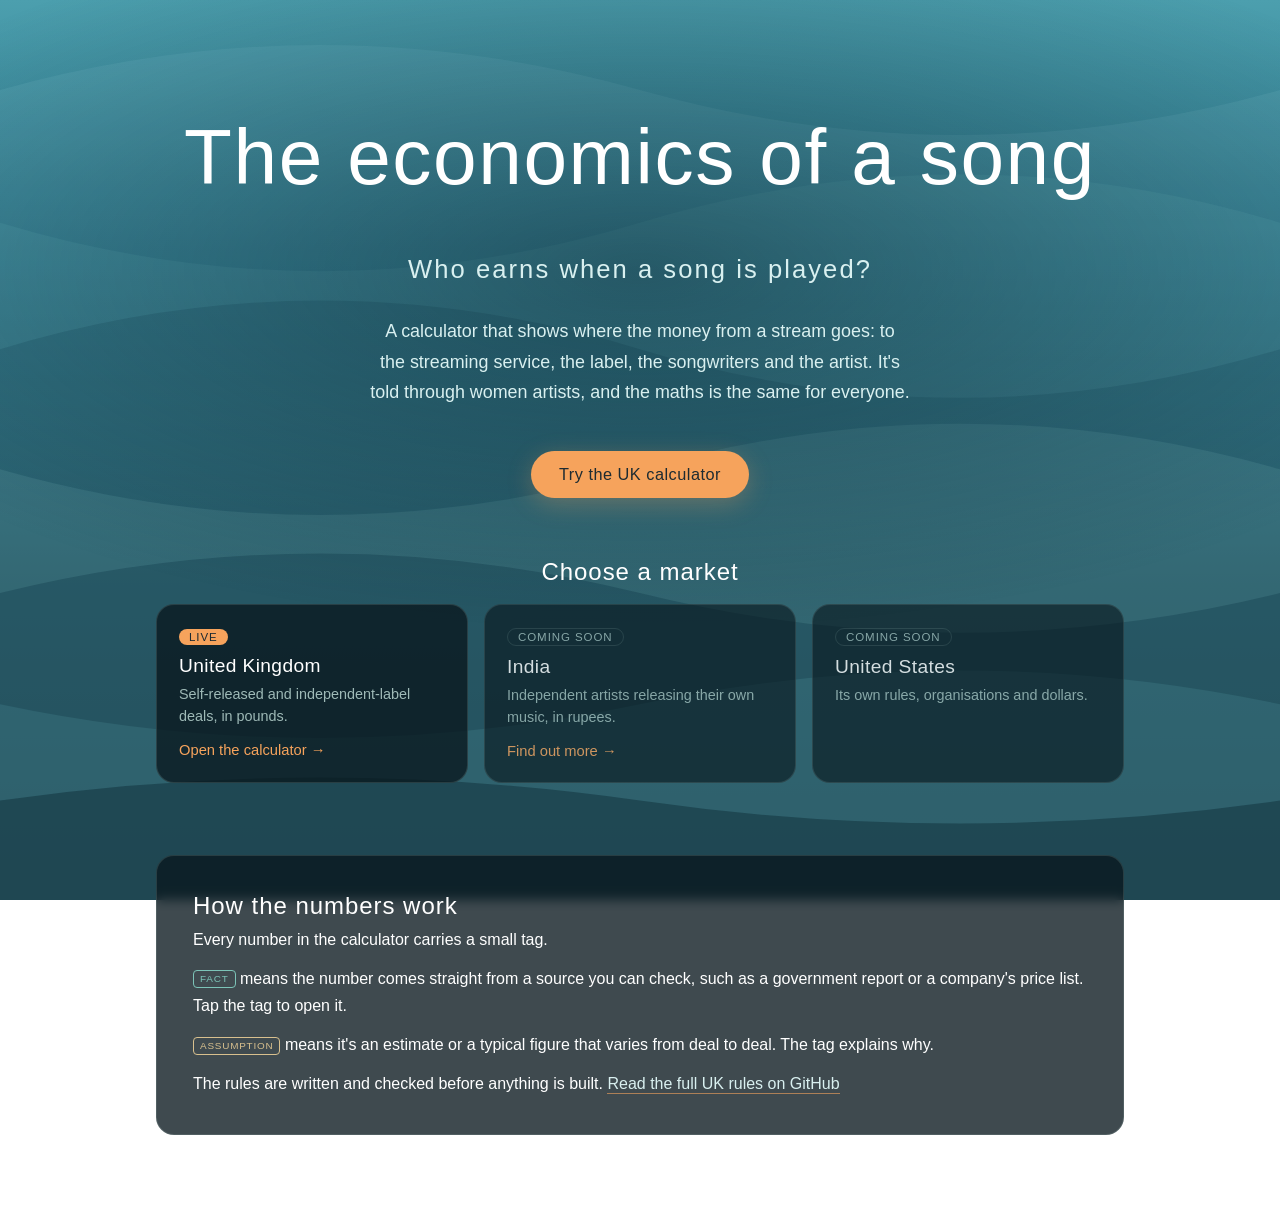
==== commit ba1fb2a4: "Rename site to "The economics of a song" and update tag wording Co-Authored-By: Claude Opus 5.5 <nor" ====
--- a/index.html
+++ b/index.html
@@ -3,13 +3,13 @@
 <head>
   <meta charset="utf-8">
   <meta name="viewport" content="width=device-width, initial-scale=1">
-  <title>Let's talk about royalties</title>
+  <title>The economics of a song</title>
   <meta name="description" content="A calculator showing where the money from a stream goes, told through women artists.">
   <link rel="stylesheet" href="/assets/site.css">
 </head>
 <body>
   <header class="hero">
-    <h1>Let's talk about royalties</h1>
+    <h1>The economics of a song</h1>
     <p class="subheading">Who earns when a song is played?</p>
     <p class="intro">A calculator that shows where the money from a stream goes: to the streaming service, the label, the songwriters and the artist. It's told through women artists, and the maths is the same for everyone.</p>
     <a class="btn" href="/uk/">Try the UK calculator</a>
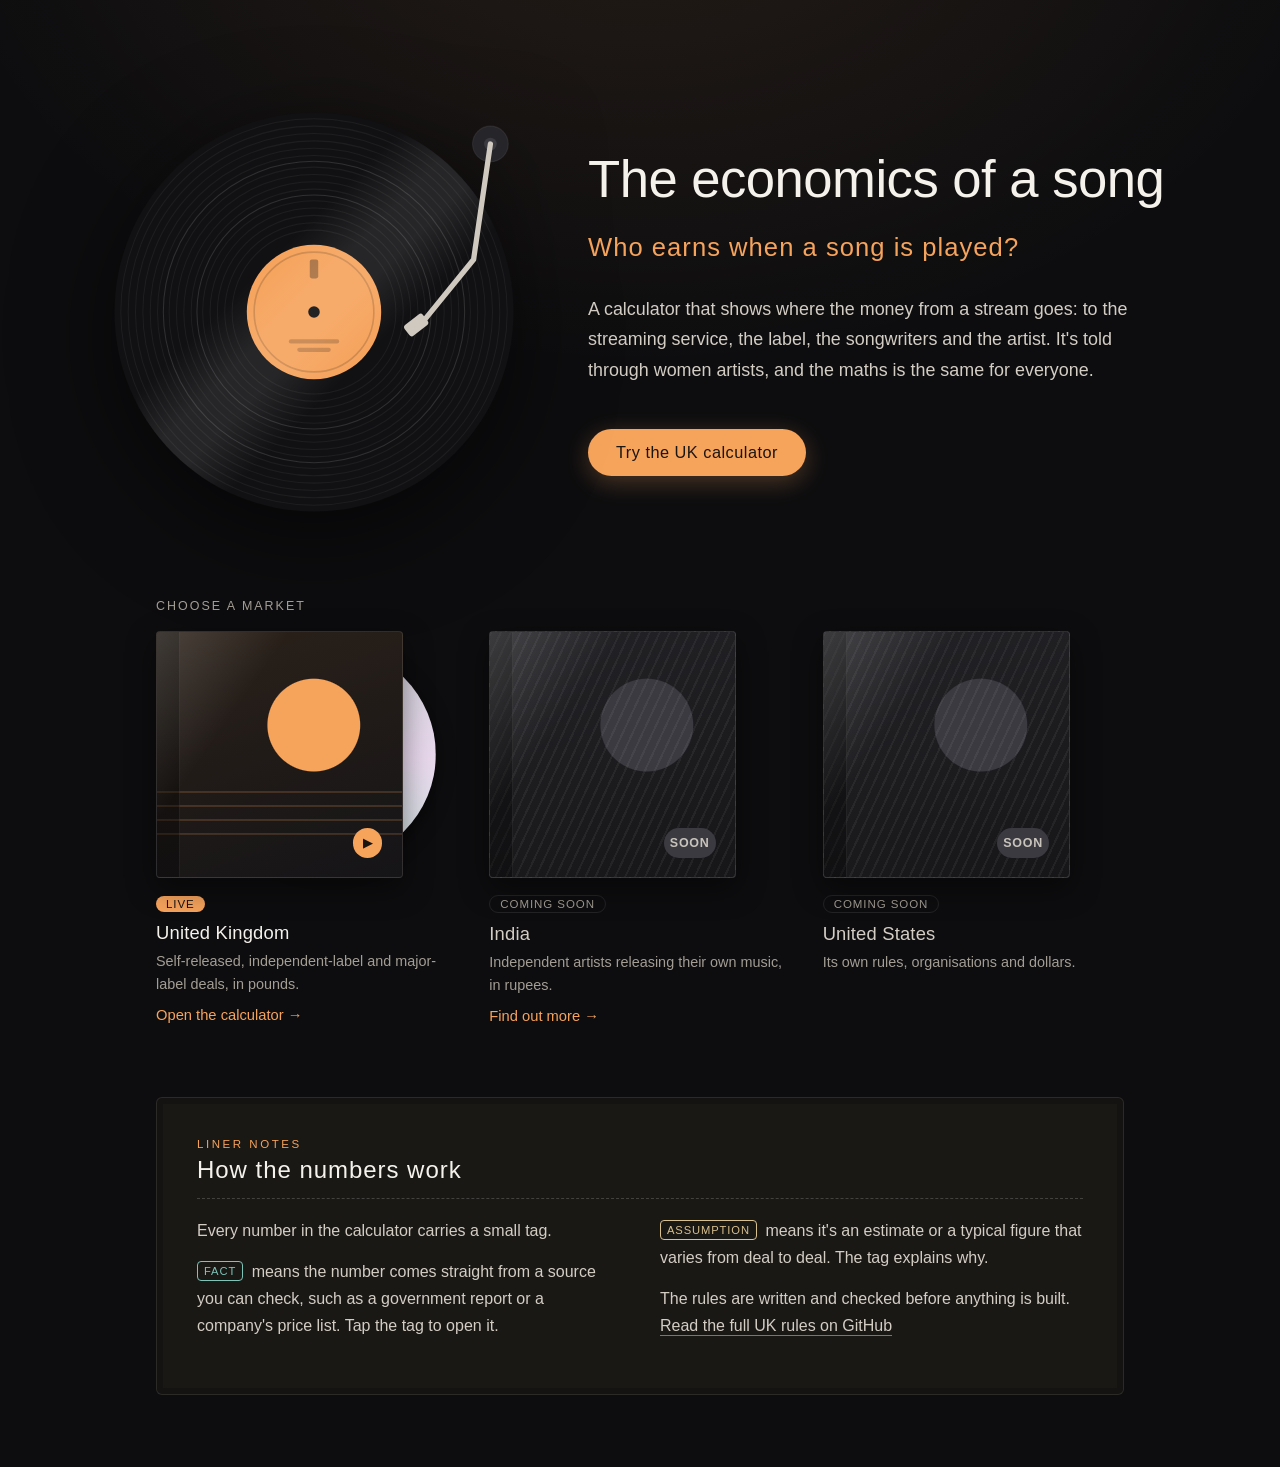
==== commit a9568471: "Redesign homepage with record and CD visuals, dark look across the site Co-Authored-By: Claude Opus " ====
--- a/index.html
+++ b/index.html
@@ -7,45 +7,111 @@
   <meta name="description" content="A calculator showing where the money from a stream goes, told through women artists.">
   <link rel="stylesheet" href="/assets/site.css">
 </head>
-<body>
-  <header class="hero">
-    <h1>The economics of a song</h1>
-    <p class="subheading">Who earns when a song is played?</p>
-    <p class="intro">A calculator that shows where the money from a stream goes: to the streaming service, the label, the songwriters and the artist. It's told through women artists, and the maths is the same for everyone.</p>
-    <a class="btn" href="/uk/">Try the UK calculator</a>
+<body class="home">
+  <header class="hero home-hero">
+    <!-- A vinyl record drawn in code: the disc and label turn; the shine and tonearm stay still -->
+    <div class="turntable" aria-hidden="true">
+      <svg viewBox="0 0 400 400" class="record">
+        <defs>
+          <linearGradient id="sheen" x1="0" y1="0" x2="1" y2="1">
+            <stop offset="0" stop-color="#fff" stop-opacity="0"/>
+            <stop offset="0.38" stop-color="#fff" stop-opacity="0"/>
+            <stop offset="0.47" stop-color="#fff" stop-opacity="0.09"/>
+            <stop offset="0.53" stop-color="#fff" stop-opacity="0.09"/>
+            <stop offset="0.62" stop-color="#fff" stop-opacity="0"/>
+            <stop offset="1" stop-color="#fff" stop-opacity="0"/>
+          </linearGradient>
+        </defs>
+        <g class="record-spin">
+          <circle cx="200" cy="200" r="190" fill="#111113"/>
+          <g fill="none" stroke="#ffffff" stroke-opacity="0.055">
+            <circle cx="200" cy="200" r="184"/><circle cx="200" cy="200" r="177"/><circle cx="200" cy="200" r="170"/>
+            <circle cx="200" cy="200" r="163"/><circle cx="200" cy="200" r="156"/><circle cx="200" cy="200" r="149"/>
+            <circle cx="200" cy="200" r="138"/><circle cx="200" cy="200" r="131"/><circle cx="200" cy="200" r="124"/>
+            <circle cx="200" cy="200" r="117"/><circle cx="200" cy="200" r="106"/><circle cx="200" cy="200" r="99"/>
+            <circle cx="200" cy="200" r="92"/><circle cx="200" cy="200" r="85"/><circle cx="200" cy="200" r="78"/>
+          </g>
+          <!-- Gaps between tracks -->
+          <g fill="none" stroke="#ffffff" stroke-opacity="0.13">
+            <circle cx="200" cy="200" r="143.5"/><circle cx="200" cy="200" r="111.5"/>
+          </g>
+          <!-- Plain label, no artwork or names -->
+          <circle cx="200" cy="200" r="64" fill="#f6a35c"/>
+          <circle cx="200" cy="200" r="57" fill="none" stroke="#1b1510" stroke-opacity="0.18" stroke-width="1.5"/>
+          <rect x="196" y="150" width="8" height="18" rx="2" fill="#1b1510" fill-opacity="0.35"/>
+          <rect x="176" y="226" width="48" height="4" rx="2" fill="#1b1510" fill-opacity="0.22"/>
+          <rect x="184" y="234" width="32" height="4" rx="2" fill="#1b1510" fill-opacity="0.22"/>
+          <circle cx="200" cy="200" r="5.5" fill="#0d0d0f"/>
+        </g>
+        <circle cx="200" cy="200" r="190" fill="url(#sheen)"/>
+        <!-- Tonearm -->
+        <g class="tonearm">
+          <circle cx="368" cy="40" r="17" fill="#26262a" stroke="#ffffff" stroke-opacity="0.08"/>
+          <circle cx="368" cy="40" r="6" fill="#3a3a40"/>
+          <path d="M368 40 L 352 150 L 300 214" fill="none" stroke="#cfc9c0" stroke-width="5" stroke-linecap="round" stroke-linejoin="round"/>
+          <rect x="286" y="206" width="22" height="13" rx="3" fill="#cfc9c0" transform="rotate(-38 297 212)"/>
+        </g>
+      </svg>
+    </div>
+
+    <div class="hero-text">
+      <h1>The economics of a song</h1>
+      <p class="subheading">Who earns when a song is played?</p>
+      <p class="intro">A calculator that shows where the money from a stream goes: to the streaming service, the label, the songwriters and the artist. It's told through women artists, and the maths is the same for everyone.</p>
+      <a class="btn" href="/uk/">Try the UK calculator</a>
+    </div>
   </header>
 
   <main>
     <section class="section" aria-labelledby="markets-title">
-      <h2 class="section-title" id="markets-title">Choose a market</h2>
-      <div class="markets">
-        <a class="market-card" href="/uk/">
-          <span class="status live">Live</span>
-          <h3>United Kingdom</h3>
-          <p>Self-released and independent-label deals, in pounds.</p>
-          <span class="go">Open the calculator →</span>
+      <h2 class="shelf-title" id="markets-title">Choose a market</h2>
+      <div class="shelf">
+        <a class="cd is-live" href="/uk/">
+          <div class="cd-case" aria-hidden="true">
+            <span class="cd-disc"></span>
+            <span class="cd-front"><span class="cd-sticker">▶</span></span>
+          </div>
+          <div class="cd-info">
+            <span class="status live">Live</span>
+            <h3>United Kingdom</h3>
+            <p>Self-released, independent-label and major-label deals, in pounds.</p>
+            <span class="go">Open the calculator →</span>
+          </div>
         </a>
-        <a class="market-card is-soon" href="/india/">
-          <span class="status soon">Coming soon</span>
-          <h3>India</h3>
-          <p>Independent artists releasing their own music, in rupees.</p>
-          <span class="go">Find out more →</span>
+        <a class="cd is-soon" href="/india/">
+          <div class="cd-case" aria-hidden="true">
+            <span class="cd-front"><span class="cd-sticker">Soon</span></span>
+          </div>
+          <div class="cd-info">
+            <span class="status soon">Coming soon</span>
+            <h3>India</h3>
+            <p>Independent artists releasing their own music, in rupees.</p>
+            <span class="go">Find out more →</span>
+          </div>
         </a>
-        <div class="market-card is-soon">
-          <span class="status soon">Coming soon</span>
-          <h3>United States</h3>
-          <p>Its own rules, organisations and dollars.</p>
+        <div class="cd is-soon">
+          <div class="cd-case" aria-hidden="true">
+            <span class="cd-front"><span class="cd-sticker">Soon</span></span>
+          </div>
+          <div class="cd-info">
+            <span class="status soon">Coming soon</span>
+            <h3>United States</h3>
+            <p>Its own rules, organisations and dollars.</p>
+          </div>
         </div>
       </div>
     </section>
 
     <section class="section" aria-labelledby="how-title">
-      <div class="card how">
+      <div class="liner">
+        <p class="liner-kicker">Liner notes</p>
         <h2 id="how-title">How the numbers work</h2>
-        <p>Every number in the calculator carries a small tag.</p>
-        <p><span class="tag fact">FACT</span> means the number comes straight from a source you can check, such as a government report or a company's price list. Tap the tag to open it.</p>
-        <p><span class="tag assumption">ASSUMPTION</span> means it's an estimate or a typical figure that varies from deal to deal. The tag explains why.</p>
-        <p>The rules are written and checked before anything is built. <a class="text-link" href="https://github.com/anvitim/royalty-calculator/blob/main/RULES-UK.md" target="_blank" rel="noopener">Read the full UK rules on GitHub</a></p>
+        <div class="liner-body">
+          <p>Every number in the calculator carries a small tag.</p>
+          <p><span class="tag fact">FACT</span> means the number comes straight from a source you can check, such as a government report or a company's price list. Tap the tag to open it.</p>
+          <p><span class="tag assumption">ASSUMPTION</span> means it's an estimate or a typical figure that varies from deal to deal. The tag explains why.</p>
+          <p>The rules are written and checked before anything is built. <a class="text-link" href="https://github.com/anvitim/royalty-calculator/blob/main/RULES-UK.md" target="_blank" rel="noopener">Read the full UK rules on GitHub</a></p>
+        </div>
       </div>
     </section>
   </main>
--- a/assets/site.css
+++ b/assets/site.css
@@ -1,18 +1,16 @@
 /* Shared styles for every page of the site */
 :root {
-  --bg-top: #4c9fae;
-  --bg-mid: #2a7488;
-  --bg-deep: #123f4d;
-  --bg-bottom: #0b2a35;
-  --headline: #ffffff;
-  --subheading: #d9f0f0;
+  --bg: #0d0d0f;
+  --bg-raised: #17171a;
+  --headline: #f5f2ec;
+  --subheading: #d3cdc4;
   --accent: #f6a35c;
   --accent-hover: #f8b67a;
-  --accent-ink: #1d2b31;
-  --muted: #9fbab7;
-  --card: rgba(9, 24, 30, 0.78);
-  --card-border: rgba(159, 186, 183, 0.18);
-  --line: rgba(159, 186, 183, 0.14);
+  --accent-ink: #1b1510;
+  --muted: #a39d94;
+  --card: #17171a;
+  --card-border: rgba(255, 255, 255, 0.09);
+  --line: rgba(255, 255, 255, 0.08);
   --fact: #7cc4b8;
   --assumption: #d8c08e;
   --loss: #f0a58f;
@@ -25,6 +23,8 @@
   --c-mcps: #b98264;
   --c-artist: #5fb8a8;
   --c-label: #6f8fb0;
+  --c-cowriters: #a7c4a0;
+  --c-publisher: #d68fa0;
 }
 
 * { box-sizing: border-box; }
@@ -33,7 +33,7 @@
   margin: 0;
   min-height: 100vh;
   min-height: 100dvh;
-  background: linear-gradient(180deg, var(--bg-top) 0%, var(--bg-mid) 30%, var(--bg-deep) 65%, var(--bg-bottom) 100%) fixed;
+  background: radial-gradient(ellipse 80% 50% at 50% -10%, rgba(246, 163, 92, 0.10), rgba(246, 163, 92, 0) 70%) no-repeat, var(--bg);
   color: var(--headline);
   font-family: "Helvetica Neue", -apple-system, BlinkMacSystemFont, "Segoe UI", Roboto, Arial, sans-serif;
   -webkit-font-smoothing: antialiased;
@@ -401,66 +401,9 @@
   .compare-narrow th, .compare-narrow td { padding-left: 4px; padding-right: 4px; }
 }
 
-/* ---------- Background ---------- */
-/* Layered water waves filling the whole page */
-.waves {
-  position: fixed;
-  inset: 0;
-  z-index: 0;
-  pointer-events: none;
-  overflow: hidden;
-}
-
-.wave {
-  position: absolute;
-  left: 0;
-  bottom: 0;
-  width: 200%;
-  animation: drift var(--speed) linear var(--delay) infinite;
-}
-
-.wave svg {
-  display: block;
-  width: 100%;
-  height: 100%;
-}
-
-.wave-1 { height: 100%; --speed: 56s; --delay: -12s; --swell: 9s;  color: rgba(170, 225, 228, 0.10); }
-.wave-2 { height: 86%;  --speed: 48s; --delay: -40s; --swell: 11s; color: rgba(120, 200, 205, 0.12); }
-.wave-3 { height: 72%;  --speed: 41s; --delay: -7s;  --swell: 8s;  color: rgba(20, 70, 86, 0.22); }
-.wave-4 { height: 58%;  --speed: 35s; --delay: -25s; --swell: 10s; color: rgba(150, 215, 215, 0.12); }
-.wave-5 { height: 44%;  --speed: 30s; --delay: -16s; --swell: 7s;  color: rgba(12, 52, 66, 0.30); }
-.wave-6 { height: 30%;  --speed: 25s; --delay: -4s;  --swell: 9s;  color: rgba(110, 190, 195, 0.14); }
-.wave-7 { height: 17%;  --speed: 21s; --delay: -19s; --swell: 6s;  color: rgba(8, 36, 46, 0.40); }
-
-/* A slow rise and fall on top of the sideways drift */
-.wave svg { animation: swell var(--swell) ease-in-out infinite alternate; }
-
-@keyframes swell {
-  from { transform: translateY(0); }
-  to   { transform: translateY(14px); }
-}
-
-/* Each wave holds two identical stretches of sea, so sliding by half loops seamlessly */
-@keyframes drift {
-  from { transform: translateX(0); }
-  to   { transform: translateX(-50%); }
-}
-
-/* A soft dark pool behind the headline keeps it easy to read */
-.scrim {
-  position: fixed;
-  inset: 0;
-  z-index: 1;
-  pointer-events: none;
-  background: radial-gradient(ellipse 70% 40% at 50% 30%, rgba(8, 32, 42, 0.45) 0%, rgba(8, 32, 42, 0) 100%);
-}
-
 @media (prefers-reduced-motion: reduce) {
-  .wave, .wave svg { animation: none; }
   .bar div { transition: none; }
 }
-  
 
 /* ---------- Site navigation and shared components ---------- */
 .site-nav {
@@ -530,37 +473,242 @@
   text-align: center;
 }
 
-/* Market cards */
-.markets {
+/* UK page heading and case-study card */
+.page-head h1 { font-size: min(6vw, 3.6rem); }
+.hero.compact { min-height: 0; padding-top: clamp(24px, 5vw, 56px); padding-bottom: clamp(24px, 4vw, 40px); }
+
+.case-card h2 { margin-bottom: 8px; }
+.case-card p { margin: 0 0 14px; color: var(--subheading); line-height: 1.65; }
+
+.placeholder { text-align: center; }
+.placeholder p { color: var(--subheading); line-height: 1.7; max-width: 560px; margin: 0 auto 14px; }
+
+
+.field-help { margin: 8px 0 0; font-size: 0.82rem; color: var(--muted); line-height: 1.5; }
+#major-inputs > .field-help { margin: 0 0 16px; }
+
+/* Case study page */
+.case-banner { margin: 0 0 20px; font-size: 1rem; }
+.case-points { margin: 0 0 18px; padding-left: 20px; line-height: 1.65; }
+.case-points li { margin-bottom: 8px; }
+.rows li.fact-row { grid-template-columns: minmax(110px, 30%) 1fr; }
+.fact-value { line-height: 1.5; }
+.range-table { margin-top: 8px; }
+.range-table td { white-space: nowrap; }
+
+@media (max-width: 680px) {
+  .range-table { font-size: 0.82rem; }
+  .range-table th, .range-table td { padding-left: 4px; padding-right: 4px; }
+  .range-table td { white-space: normal; }
+  .rows li.fact-row { grid-template-columns: 1fr; gap: 2px; }
+}
+
+/* ---------- Homepage: record, CD shelf and liner notes ---------- */
+.home-hero {
+  display: grid;
+  grid-template-columns: minmax(260px, 420px) minmax(0, 1fr);
+  align-items: center;
+  gap: clamp(28px, 5vw, 72px);
+  min-height: 0;
+  padding-top: clamp(48px, 8vw, 104px);
+  padding-bottom: clamp(40px, 6vw, 80px);
+  text-align: left;
+}
+
+.home-hero .hero-text {
+  display: flex;
+  flex-direction: column;
+  align-items: flex-start;
+  min-width: 0;
+}
+
+.home-hero h1 { font-size: min(5.6vw, 4.2rem); font-weight: 400; letter-spacing: -0.01em; }
+.home-hero .subheading { margin-top: clamp(12px, 2vw, 20px); letter-spacing: 0.04em; color: var(--accent); }
+.home-hero .intro { text-wrap: pretty; }
+
+.turntable { width: 100%; aspect-ratio: 1; }
+.record { display: block; width: 100%; height: 100%; filter: drop-shadow(0 24px 48px rgba(0, 0, 0, 0.55)); }
+
+.record-spin {
+  transform-box: fill-box;
+  transform-origin: center;
+  animation: spin 7s linear infinite;
+}
+
+@keyframes spin { to { transform: rotate(360deg); } }
+
+/* The shelf of market "CDs" */
+.shelf-title {
+  margin: 0 0 18px;
+  font-size: 0.78rem;
+  font-weight: 500;
+  letter-spacing: 0.16em;
+  text-transform: uppercase;
+  color: var(--muted);
+}
+
+.shelf {
   display: grid;
   grid-template-columns: repeat(3, 1fr);
-  gap: 16px;
-}
-
-.market-card {
+  gap: clamp(16px, 3vw, 32px);
+}
+
+.cd {
   display: block;
-  padding: 22px;
-  border-radius: 18px;
-  background: var(--card);
-  border: 1px solid var(--card-border);
   color: var(--headline);
   text-decoration: none;
-  transition: border-color 0.2s, transform 0.2s;
-}
-
-a.market-card:hover { border-color: var(--accent); transform: translateY(-2px); }
-.market-card.is-soon { opacity: 0.8; }
-
-.market-card h3 {
-  margin: 10px 0 6px;
-  font-size: 1.2rem;
+  border-radius: 12px;
+}
+
+.cd:focus-visible { outline: 2px solid var(--accent); outline-offset: 6px; }
+
+.cd-case {
+  position: relative;
+  width: 82%;
+  aspect-ratio: 1;
+  margin-bottom: 16px;
+}
+
+/* The disc sits behind the case front */
+.cd-disc {
+  position: absolute;
+  top: 6%;
+  left: 6%;
+  width: 88%;
+  aspect-ratio: 1;
+  border-radius: 50%;
+  background:
+    radial-gradient(circle, var(--bg) 0 6%, #8f8f96 6.5% 8%, #e4e4e8 8.5% 15%, rgba(0, 0, 0, 0) 15.5%),
+    conic-gradient(from 20deg, #cfd2d8, #ead9ee, #cde6df, #f1e6cc, #d4d8e6, #cfd2d8);
+  box-shadow: 0 6px 18px rgba(0, 0, 0, 0.5);
+  transition: transform 0.5s ease;
+}
+
+.is-live .cd-disc { transform: translateX(22%) rotate(0deg); }
+.is-live:hover .cd-disc, .is-live:focus-visible .cd-disc { transform: translateX(30%) rotate(40deg); }
+
+.cd-front {
+  position: absolute;
+  inset: 0;
+  border-radius: 4px;
+  border: 1px solid rgba(255, 255, 255, 0.10);
+  overflow: hidden;
+  box-shadow: 0 10px 30px rgba(0, 0, 0, 0.45);
+}
+
+/* Spine on the left and a plastic shine across the front */
+.cd-front::before {
+  content: '';
+  position: absolute;
+  inset: 0 auto 0 0;
+  width: 9%;
+  background: rgba(0, 0, 0, 0.35);
+  border-right: 1px solid rgba(255, 255, 255, 0.07);
+}
+
+.cd-front::after {
+  content: '';
+  position: absolute;
+  inset: 0;
+  background: linear-gradient(125deg, rgba(255, 255, 255, 0.16) 0%, rgba(255, 255, 255, 0) 32%);
+}
+
+/* Abstract cover art: no names, logos or real artwork */
+.is-live .cd-front {
+  background:
+    radial-gradient(circle at 64% 38%, var(--accent) 0 21%, rgba(0, 0, 0, 0) 21.5%),
+    repeating-linear-gradient(0deg, rgba(246, 163, 92, 0.18) 0 2px, rgba(0, 0, 0, 0) 2px 14px) 0 78% / 100% 22% no-repeat,
+    linear-gradient(160deg, #2b2119, #151417);
+}
+
+/* Not out yet: greyed, still in its shrink-wrap */
+.is-soon .cd-front {
+  background:
+    repeating-linear-gradient(115deg, rgba(255, 255, 255, 0.05) 0 2px, rgba(255, 255, 255, 0) 2px 9px),
+    radial-gradient(circle at 64% 38%, #3a3a40 0 21%, rgba(0, 0, 0, 0) 21.5%),
+    linear-gradient(160deg, #232327, #161618);
+}
+
+.cd-sticker {
+  position: absolute;
+  right: 8%;
+  bottom: 8%;
+  z-index: 1;
+  min-width: 2.4em;
+  height: 2.4em;
+  padding: 0 0.5em;
+  border-radius: 999px;
+  display: flex;
+  align-items: center;
+  justify-content: center;
+  font-size: 0.78rem;
+  font-weight: 600;
+  letter-spacing: 0.06em;
+  text-transform: uppercase;
+}
+
+.is-live .cd-sticker { background: var(--accent); color: var(--accent-ink); }
+.is-soon .cd-sticker { background: #3a3a40; color: #c8c3bb; }
+
+.cd-info h3 { margin: 10px 0 6px; font-size: 1.15rem; font-weight: 400; letter-spacing: 0.01em; }
+.cd-info p { margin: 0; color: var(--muted); font-size: 0.9rem; line-height: 1.55; }
+.cd-info .go { display: inline-block; margin-top: 12px; color: var(--accent); font-size: 0.92rem; }
+.cd.is-soon .cd-info h3 { color: var(--subheading); }
+
+/* Liner notes */
+.liner {
+  padding: clamp(24px, 4vw, 40px);
+  border-radius: 6px;
+  background: #1a1815;
+  border: 1px solid rgba(255, 255, 255, 0.08);
+  box-shadow: inset 0 0 0 6px #151311;
+}
+
+.liner-kicker {
+  margin: 0 0 6px;
+  font-size: 0.72rem;
+  letter-spacing: 0.22em;
+  text-transform: uppercase;
+  color: var(--accent);
+}
+
+.liner h2 {
+  margin: 0 0 18px;
+  padding-bottom: 14px;
+  border-bottom: 1px dashed rgba(255, 255, 255, 0.18);
   font-weight: 400;
-  letter-spacing: 0.02em;
-}
-
-.market-card p { margin: 0; color: var(--muted); font-size: 0.9rem; line-height: 1.55; }
-.market-card .go { display: inline-block; margin-top: 14px; color: var(--accent); font-size: 0.92rem; }
-
+}
+
+.liner-body { columns: 2 260px; column-gap: 40px; }
+.liner-body p { margin: 0 0 14px; line-height: 1.7; color: var(--subheading); break-inside: avoid; }
+.liner-body .tag { margin-left: 0; margin-right: 4px; font-size: 0.7rem; }
+
+@media (max-width: 760px) {
+  .home-hero {
+    grid-template-columns: 1fr;
+    justify-items: center;
+    text-align: center;
+    gap: 18px;
+    padding-top: 24px;
+  }
+  .home-hero .hero-text { align-items: center; width: 100%; }
+  .home-hero h1 { font-size: min(8vw, 2.6rem); }
+  .home-hero .intro { margin-top: 12px; font-size: 0.95rem; }
+  .home-hero .btn { margin-top: 20px; }
+  .turntable { width: min(44vw, 190px); }
+
+  .shelf { grid-template-columns: 1fr; gap: 20px; }
+  .cd { display: grid; grid-template-columns: 112px 1fr; gap: 18px; align-items: center; }
+  .cd-case { width: 100%; margin-bottom: 0; }
+  .is-live .cd-disc { transform: translateX(12%); }
+}
+
+@media (prefers-reduced-motion: reduce) {
+  .record-spin { animation: none; }
+  .cd-disc { transition: none; }
+}
+
+/* Status badges on the market CDs */
 .status {
   display: inline-block;
   padding: 2px 10px;
@@ -573,21 +721,3 @@
 
 .status.live { background: var(--accent); color: var(--accent-ink); }
 .status.soon { border: 1px solid var(--card-border); color: var(--muted); }
-
-.how p { margin: 0 0 12px; line-height: 1.7; }
-.how p > .tag:first-child { margin-left: 0; }
-.how p:last-child { margin-bottom: 0; }
-
-/* UK page heading and case-study card */
-.page-head h1 { font-size: min(6vw, 3.6rem); }
-.hero.compact { min-height: 0; padding-top: clamp(24px, 5vw, 56px); padding-bottom: clamp(24px, 4vw, 40px); }
-
-.case-card h2 { margin-bottom: 8px; }
-.case-card p { margin: 0 0 14px; color: var(--subheading); line-height: 1.65; }
-
-.placeholder { text-align: center; }
-.placeholder p { color: var(--subheading); line-height: 1.7; max-width: 560px; margin: 0 auto 14px; }
-
-@media (max-width: 760px) {
-  .markets { grid-template-columns: 1fr; }
-}
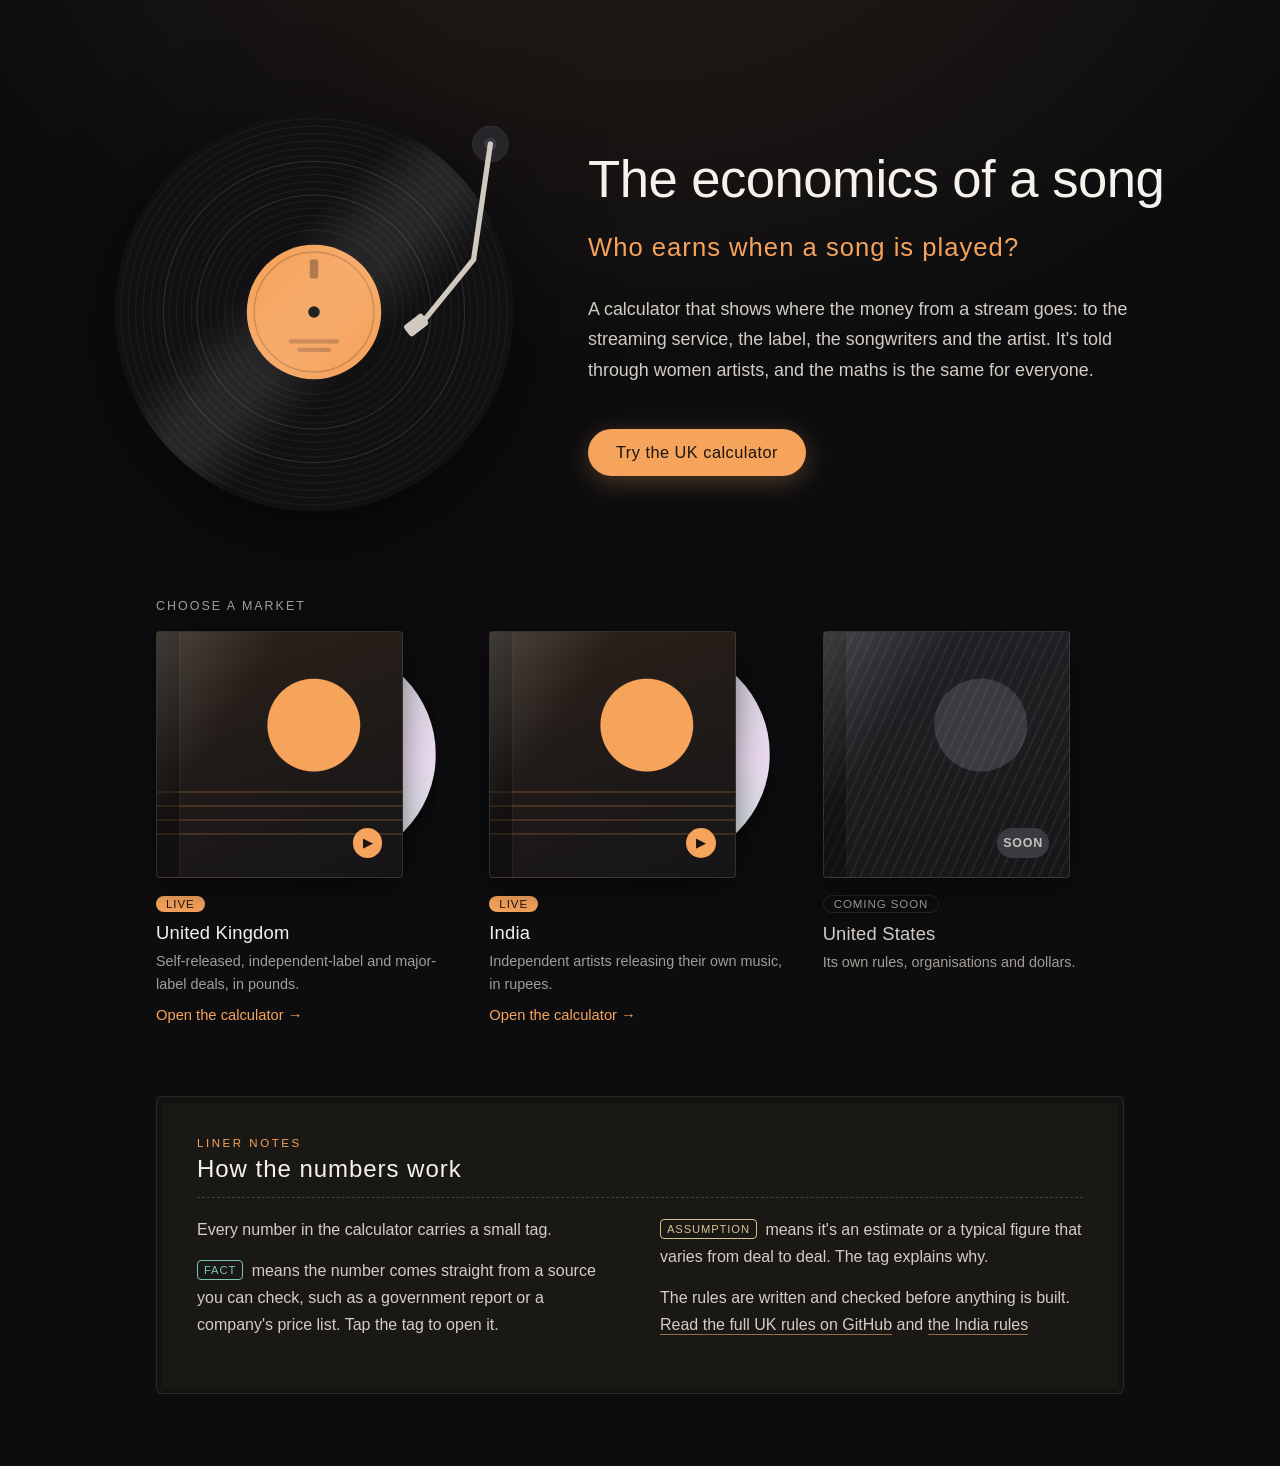
==== commit c5e5c7e8: "Build the India calculator (self-released), with rules block, page code, persona Vani, and live home" ====
--- a/index.html
+++ b/index.html
@@ -78,15 +78,16 @@
             <span class="go">Open the calculator →</span>
           </div>
         </a>
-        <a class="cd is-soon" href="/india/">
+        <a class="cd is-live" href="/india/">
           <div class="cd-case" aria-hidden="true">
-            <span class="cd-front"><span class="cd-sticker">Soon</span></span>
+            <span class="cd-disc"></span>
+            <span class="cd-front"><span class="cd-sticker">▶</span></span>
           </div>
           <div class="cd-info">
-            <span class="status soon">Coming soon</span>
+            <span class="status live">Live</span>
             <h3>India</h3>
             <p>Independent artists releasing their own music, in rupees.</p>
-            <span class="go">Find out more →</span>
+            <span class="go">Open the calculator →</span>
           </div>
         </a>
         <div class="cd is-soon">
@@ -110,7 +111,7 @@
           <p>Every number in the calculator carries a small tag.</p>
           <p><span class="tag fact">FACT</span> means the number comes straight from a source you can check, such as a government report or a company's price list. Tap the tag to open it.</p>
           <p><span class="tag assumption">ASSUMPTION</span> means it's an estimate or a typical figure that varies from deal to deal. The tag explains why.</p>
-          <p>The rules are written and checked before anything is built. <a class="text-link" href="https://github.com/anvitim/royalty-calculator/blob/main/RULES-UK.md" target="_blank" rel="noopener">Read the full UK rules on GitHub</a></p>
+          <p>The rules are written and checked before anything is built. <a class="text-link" href="https://github.com/anvitim/royalty-calculator/blob/main/RULES-UK.md" target="_blank" rel="noopener">Read the full UK rules on GitHub</a> and <a class="text-link" href="https://github.com/anvitim/royalty-calculator/blob/main/RULES-INDIA.md" target="_blank" rel="noopener">the India rules</a></p>
         </div>
       </div>
     </section>
--- a/assets/site.css
+++ b/assets/site.css
@@ -13,18 +13,18 @@
   --line: rgba(255, 255, 255, 0.08);
   --fact: #7cc4b8;
   --assumption: #d8c08e;
-  --loss: #f0a58f;
-  --gain: #8fd6c4;
-
-  /* Breakdown colours */
-  --c-service: #4f6d7a;
-  --c-distributor: #8a7fa8;
-  --c-prs: #c9a96e;
-  --c-mcps: #b98264;
-  --c-artist: #5fb8a8;
-  --c-label: #6f8fb0;
-  --c-cowriters: #a7c4a0;
-  --c-publisher: #d68fa0;
+  --loss: #f08a7c;
+  --gain: #f6a35c;
+
+  /* Breakdown colours: apricot is only ever the artist's own money */
+  --c-service: #7d8a9c;
+  --c-distributor: #9b8cd9;
+  --c-prs: #4fb8a6;
+  --c-mcps: #86c36a;
+  --c-artist: #f6a35c;
+  --c-label: #5b9bd8;
+  --c-cowriters: #c78fd1;
+  --c-publisher: #e0728f;
 }
 
 * { box-sizing: border-box; }
@@ -721,3 +721,326 @@
 
 .status.live { background: var(--accent); color: var(--accent-ink); }
 .status.soon { border: 1px solid var(--card-border); color: var(--muted); }
+
+
+/* ---------- UK calculator page: player look ----------
+   Everything below is scoped to body.page-calc. Apricot marks the artist's own money only. */
+.page-calc { --lit: #f5f2ec; }
+.page-calc .site-nav a, .page-calc .text-link { border-bottom-color: rgba(245, 242, 236, 0.4); }
+.page-calc .site-nav a:hover, .page-calc .text-link:hover { color: var(--lit); border-bottom-color: var(--lit); }
+.page-calc input[type="number"]:focus, .page-calc input[type="range"]:focus-visible,
+.page-calc .choice input:focus-visible + span, .page-calc .site-nav a:focus-visible, .page-calc .text-link:focus-visible,
+.page-calc .tag:focus-visible, .page-calc .case-card:focus-within { outline-color: var(--lit); }
+.page-calc .hero.compact { padding-bottom: clamp(16px, 3vw, 28px); }
+.page-calc h1 { font-weight: 400; }
+
+.page-calc .card {
+  background: linear-gradient(180deg, #1b1b1f, #141417);
+  box-shadow: 0 18px 40px rgba(0, 0, 0, 0.35);
+}
+.page-calc .card h2 { font-weight: 400; }
+
+/* Deal type: playlist tiles */
+.page-calc .deal-choice .choices {
+  display: grid;
+  grid-template-columns: repeat(4, 1fr);
+  gap: 12px;
+}
+.page-calc .deal-choice .choice { min-width: 0; position: relative; }
+.page-calc .deal-choice .choice span {
+  position: relative;
+  display: flex;
+  flex-direction: column;
+  justify-content: flex-end;
+  align-items: flex-start;
+  min-height: 112px;
+  padding: 14px;
+  text-align: left;
+  font-size: 1rem;
+  line-height: 1.3;
+  border-radius: 14px;
+  border: 1px solid var(--card-border);
+  background: linear-gradient(160deg, #26262c, #18181b);
+  transition: transform 0.2s, border-color 0.2s, box-shadow 0.2s, background 0.2s;
+}
+.page-calc .deal-choice .choice span::before {
+  content: '';
+  position: absolute;
+  top: 14px;
+  left: 14px;
+  width: 34px;
+  height: 34px;
+  border-radius: 50%;
+  background:
+    radial-gradient(circle, #18181b 0 14%, rgba(0, 0, 0, 0) 15%),
+    repeating-radial-gradient(circle, #3a3a42 0 2px, #2b2b31 2px 4px);
+  box-shadow: 0 3px 10px rgba(0, 0, 0, 0.5);
+}
+.page-calc .deal-choice .choice:hover span { transform: translateY(-2px); border-color: rgba(255, 255, 255, 0.25); }
+.page-calc .deal-choice .choice input:checked + span {
+  background: linear-gradient(160deg, #3c3c46, #24242a);
+  border-color: var(--lit);
+  box-shadow: 0 0 0 1px var(--lit), 0 10px 30px rgba(245, 242, 236, 0.14);
+  color: #fff;
+}
+.page-calc .deal-choice .choice input:checked + span::before {
+  background:
+    radial-gradient(circle, #24242a 0 14%, rgba(0, 0, 0, 0) 15%),
+    repeating-radial-gradient(circle, #f5f2ec 0 2px, #b9b4ab 2px 4px);
+  animation: spin 5s linear infinite;
+}
+.page-calc .deal-choice .choice input:checked + span::after {
+  content: '';
+  position: absolute;
+  top: 18px;
+  right: 16px;
+  width: 9px;
+  height: 9px;
+  border-radius: 50%;
+  background: var(--lit);
+  box-shadow: 0 0 10px 2px rgba(245, 242, 236, 0.7);
+}
+
+/* Settings: player controls */
+.page-calc .inputs { gap: 14px; }
+.page-calc .inputs > .field {
+  padding: 14px 16px 16px;
+  border-radius: 14px;
+  background: rgba(0, 0, 0, 0.28);
+  border: 1px solid var(--line);
+  box-shadow: inset 0 1px 3px rgba(0, 0, 0, 0.4);
+}
+.page-calc .inputs > fieldset.field { padding: 14px 16px 16px; }
+.page-calc .field label, .page-calc .field legend { font-size: 0.78rem; text-transform: uppercase; letter-spacing: 0.1em; color: var(--muted); }
+.page-calc .deal-choice > legend { font-size: 0.78rem; text-transform: uppercase; letter-spacing: 0.1em; color: var(--muted); margin-bottom: 12px; }
+.page-calc .field .tag { text-transform: none; }
+.page-calc .field-help { text-transform: none; letter-spacing: 0; }
+.page-calc input[type="number"] {
+  background: #0a0a0c;
+  border: 1px solid rgba(255, 255, 255, 0.12);
+  border-radius: 8px;
+  font-variant-numeric: tabular-nums;
+  letter-spacing: 0.03em;
+}
+.page-calc .slider-value {
+  min-width: 4em;
+  padding: 3px 8px;
+  border-radius: 6px;
+  background: #0a0a0c;
+  border: 1px solid rgba(255, 255, 255, 0.1);
+  font-size: 1rem;
+  letter-spacing: 0.04em;
+  color: var(--lit);
+}
+.page-calc .group-title { color: var(--lit); opacity: 0.7; }
+
+/* Sliders: a track that fills as the knob moves, with a round knob */
+.page-calc input[type="range"] {
+  --fill: 50%;
+  -webkit-appearance: none;
+  appearance: none;
+  height: 22px;
+  background: transparent;
+  cursor: pointer;
+}
+.page-calc input[type="range"]::-webkit-slider-runnable-track {
+  height: 6px;
+  border-radius: 3px;
+  background: linear-gradient(90deg, var(--lit) var(--fill), rgba(255, 255, 255, 0.16) var(--fill));
+}
+.page-calc input[type="range"]::-moz-range-track {
+  height: 6px;
+  border-radius: 3px;
+  background: linear-gradient(90deg, var(--lit) var(--fill), rgba(255, 255, 255, 0.16) var(--fill));
+}
+.page-calc input[type="range"]::-webkit-slider-thumb {
+  -webkit-appearance: none;
+  width: 18px;
+  height: 18px;
+  margin-top: -6px;
+  border-radius: 50%;
+  border: 0;
+  background: #fff;
+  box-shadow: 0 2px 8px rgba(0, 0, 0, 0.6);
+}
+.page-calc input[type="range"]::-moz-range-thumb {
+  width: 18px;
+  height: 18px;
+  border-radius: 50%;
+  border: 0;
+  background: #fff;
+  box-shadow: 0 2px 8px rgba(0, 0, 0, 0.6);
+}
+
+/* Distributor choice keeps its pill buttons, lit in white rather than apricot */
+.page-calc .field .choice span { background: #0a0a0c; border-radius: 8px; }
+.page-calc .field .choice input:checked + span { background: rgba(245, 242, 236, 0.14); border-color: var(--lit); }
+
+/* Where the money goes */
+.page-calc .bar { height: 26px; border-radius: 13px; box-shadow: inset 0 1px 3px rgba(0, 0, 0, 0.5); }
+.page-calc .bar div + div { border-left: 2px solid #141417; }
+.page-calc .swatch { border-radius: 50%; }
+.page-calc .rows li.total { border-top-color: rgba(255, 255, 255, 0.2); }
+
+/* What you keep: the artist's own money, so apricot */
+.page-calc .result { background: rgba(0, 0, 0, 0.28); border-radius: 16px; }
+.page-calc .result.is-gain { border-color: rgba(246, 163, 92, 0.4); }
+.page-calc .result.is-gain .big { color: var(--accent); }
+.page-calc .result.is-loss { border-color: rgba(240, 138, 124, 0.5); background: rgba(240, 138, 124, 0.08); }
+.page-calc .message.loss { background: rgba(240, 138, 124, 0.1); border-color: rgba(240, 138, 124, 0.4); }
+
+/* Comparison: a track list */
+.page-calc table.compare { counter-reset: track; }
+.page-calc .compare thead th {
+  font-size: 0.7rem;
+  text-transform: uppercase;
+  letter-spacing: 0.12em;
+  color: var(--muted);
+  border-bottom: 1px solid rgba(255, 255, 255, 0.18);
+}
+.page-calc .compare tbody tr { transition: background 0.15s; }
+.page-calc .compare-wide tbody tr:hover { background: rgba(255, 255, 255, 0.05); }
+.page-calc .compare-wide tbody tr { counter-increment: track; }
+.page-calc .compare-wide th[scope="row"]::before {
+  content: counter(track);
+  display: inline-block;
+  min-width: 1.8em;
+  margin-right: 6px;
+  color: rgba(255, 255, 255, 0.35);
+  font-variant-numeric: tabular-nums;
+  text-align: right;
+}
+.page-calc .compare .is-current { background: rgba(245, 242, 236, 0.08); }
+.page-calc .compare thead .is-current { color: var(--lit); box-shadow: inset 0 -2px 0 var(--lit); }
+.page-calc .compare .pos { color: var(--accent); }
+.page-calc .compare tr.key td { color: var(--accent); }
+.page-calc .compare tr.key th { color: var(--headline); }
+.page-calc .compare-narrow tr.label-row th { text-transform: uppercase; letter-spacing: 0.08em; font-size: 0.7rem; }
+
+/* Case study card: a CD case, like the homepage shelf */
+.page-calc .case-card {
+  display: grid;
+  grid-template-columns: minmax(120px, 190px) 1fr;
+  align-items: center;
+  gap: clamp(20px, 4vw, 40px);
+}
+.page-calc .case-card .cd-case { width: 100%; margin: 0; }
+.page-calc .case-card h2 { margin-bottom: 8px; }
+
+@media (max-width: 760px) {
+  .page-calc .deal-choice .choices { grid-template-columns: 1fr 1fr; }
+  .page-calc .deal-choice .choice span { min-height: 96px; }
+}
+@media (max-width: 480px) {
+  .page-calc .case-card { grid-template-columns: 100px 1fr; gap: 16px; align-items: start; }
+}
+@media (prefers-reduced-motion: reduce) {
+  .page-calc .deal-choice .choice input:checked + span::before { animation: none; }
+  .page-calc .deal-choice .choice span { transition: none; }
+}
+
+/* Choice buttons are labels too: keep them in normal type */
+.page-calc .field label.choice { margin: 0; text-transform: none; letter-spacing: 0.01em; font-size: 1rem; color: var(--headline); }
+.page-calc .field .choices .choice span { font-size: 0.92rem; }
+.page-calc .deal-choice .choice span { font-size: 1rem; }
+
+/* Track numbers hang to the left so wrapped labels stay tidy; losses stay red even on the key row */
+.page-calc .compare-wide th[scope="row"] { position: relative; padding-left: 2.8em; }
+.page-calc .compare-wide th[scope="row"]::before { position: absolute; left: 4px; margin: 0; min-width: 1.6em; }
+.page-calc .compare tr.key td.neg { color: var(--loss); }
+.page-calc .deal-choice .choice span { padding-top: 58px; min-height: 112px; }
+@media (max-width: 760px) { .page-calc .deal-choice .choice span { min-height: 112px; } }
+
+/* ---------- Single's page: case study and India ---------- */
+.page-case { --lit: #f5f2ec; }
+.single-hero {
+  display: grid;
+  grid-template-columns: minmax(150px, 250px) minmax(0, 1fr);
+  align-items: center;
+  gap: clamp(24px, 5vw, 56px);
+  max-width: 912px;
+  min-height: 0;
+  padding: clamp(24px, 5vw, 56px) 16px clamp(20px, 4vw, 36px);
+  text-align: left;
+}
+.single-hero .hero-text { display: flex; flex-direction: column; align-items: flex-start; min-width: 0; width: 100%; }
+.single-hero .cd-case { width: 100%; margin: 0; }
+.single-hero h1 { font-weight: 400; letter-spacing: -0.01em; }
+.single-hero .subheading { margin: 0 0 10px; order: -1; font-size: 0.78rem; font-weight: 500; letter-spacing: 0.2em; text-transform: uppercase; color: var(--muted); }
+.page-case .case-banner { margin: 20px 0 0; font-size: 1.02rem; line-height: 1.6; }
+.single-hero .is-soon + .hero-text .subheading { font-size: clamp(0.95rem, 2vw, 1.2rem); letter-spacing: 0.16em; margin: 12px 0 0; order: 0; }
+
+/* A generic CD for the case study: blank label, abstract shapes, nothing from any real cover */
+.single-hero .generic-cd { width: 66%; }
+/* About half of the disc slides out of the case: a real hole, a hub ring and a soft silver sheen */
+.generic-cd .cd-disc {
+  transform: translateX(66%);
+  background:
+    linear-gradient(115deg, rgba(255, 255, 255, 0) 34%, rgba(255, 255, 255, 0.38) 48%, rgba(255, 255, 255, 0) 62%),
+    radial-gradient(circle, rgba(0, 0, 0, 0) 0 5.5%, #4d4f58 5.5% 6.5%, rgba(238, 240, 246, 0.5) 6.5% 15.5%, rgba(40, 42, 50, 0.55) 15.5% 16.5%, rgba(0, 0, 0, 0) 16.5%),
+    repeating-radial-gradient(circle, rgba(255, 255, 255, 0.05) 0 1px, rgba(0, 0, 0, 0.06) 1px 3px),
+    conic-gradient(from 30deg, #8d9099, #e9ebf0, #9a9da6, #f3f4f7, #8a8d96, #dfe1e7, #8d9099);
+  -webkit-mask: radial-gradient(circle, transparent 0 5.5%, #000 5.9%);
+          mask: radial-gradient(circle, transparent 0 5.5%, #000 5.9%);
+}
+.generic-cd .cd-front {
+  background:
+    radial-gradient(circle at 50% 56%, rgba(0, 0, 0, 0) 0 21%, rgba(245, 242, 236, 0.55) 21.5% 23%, rgba(0, 0, 0, 0) 23.5% 33%, rgba(245, 242, 236, 0.22) 33.5% 34.5%, rgba(0, 0, 0, 0) 35%),
+    linear-gradient(135deg, rgba(0, 0, 0, 0) 0 58%, rgba(245, 242, 236, 0.12) 58% 74%, rgba(0, 0, 0, 0) 74%),
+    linear-gradient(160deg, #3a3a42, #1b1b1f);
+}
+
+/* India: still in its shrink-wrap, a little extra sheen over the front */
+.single-hero .is-soon .cd-front::after {
+  background:
+    repeating-linear-gradient(100deg, rgba(255, 255, 255, 0.05) 0 3px, rgba(255, 255, 255, 0) 3px 17px),
+    linear-gradient(125deg, rgba(255, 255, 255, 0.2) 0%, rgba(255, 255, 255, 0) 38%);
+}
+
+/* The song's credits, set like liner notes */
+.page-case .liner-card {
+  background: #1a1815;
+  border-radius: 6px;
+  box-shadow: inset 0 0 0 6px #151311;
+}
+.page-case .liner-card h2 { padding-bottom: 14px; margin-bottom: 4px; border-bottom: 1px dashed rgba(255, 255, 255, 0.18); }
+.page-case .liner-card .rows li { border-top: 1px dashed rgba(255, 255, 255, 0.12); }
+.page-case .liner-card .rows li:first-child { border-top: 0; }
+.page-case .liner-card .fact-row .row-label { font-size: 0.74rem; letter-spacing: 0.16em; text-transform: uppercase; color: var(--muted); }
+
+/* Buttons are controls, so warm white (apricot is for the artist's money) */
+.page-calc .btn { background: var(--lit); color: #16140f; box-shadow: 0 6px 24px rgba(245, 242, 236, 0.16); }
+.page-calc .btn:hover { background: #fff; }
+.page-calc .btn:focus-visible { outline-color: var(--lit); }
+.page-case .play-card { padding-top: clamp(28px, 5vw, 44px); padding-bottom: clamp(32px, 5vw, 52px); }
+.page-case .play-card .btn { margin-top: 8px; padding: 16px 36px; font-size: 1.1rem; }
+
+@media (max-width: 760px) {
+  .single-hero { grid-template-columns: 1fr; justify-items: center; gap: 22px; }
+  .single-hero .cd-case { width: min(52vw, 200px); }
+  .single-hero .generic-cd { width: min(40vw, 160px); transform: translateX(-26%); }
+  .generic-cd .cd-disc { transform: translateX(66%); }
+}
+
+/* A setting that takes the full width of its row (the India distributor choice) */
+.page-calc .inputs > .field.wide { grid-column: 1 / -1; }
+.page-calc .field.wide .choices { flex-wrap: wrap; }
+.rules-card h2 { margin-bottom: 8px; }
+.rules-card p { margin: 0 0 14px; color: var(--subheading); line-height: 1.65; }
+
+/* A fieldset's label sits inside its box, not on the top edge */
+.page-calc .inputs > fieldset.field > legend { float: left; width: 100%; }
+.page-calc .inputs > fieldset.field > legend + * { clear: both; }
+
+/* The India with-and-without table stays inside its card on the narrowest phones */
+#in-compare { table-layout: fixed; }
+#in-compare th[scope="row"] { width: 38%; overflow-wrap: anywhere; }
+#in-compare td { overflow-wrap: anywhere; }
+@media (max-width: 420px) {
+  #in-compare th, #in-compare td { padding-left: 3px; padding-right: 3px; font-size: 0.8rem; }
+}
+
+/* India settings: two boxes a row, one a row on a phone (the UK page keeps its three) */
+.page-calc .inputs.two-up { grid-template-columns: repeat(2, 1fr); }
+@media (max-width: 680px) { .page-calc .inputs.two-up { grid-template-columns: 1fr; } }
+.nobreak { white-space: nowrap; }
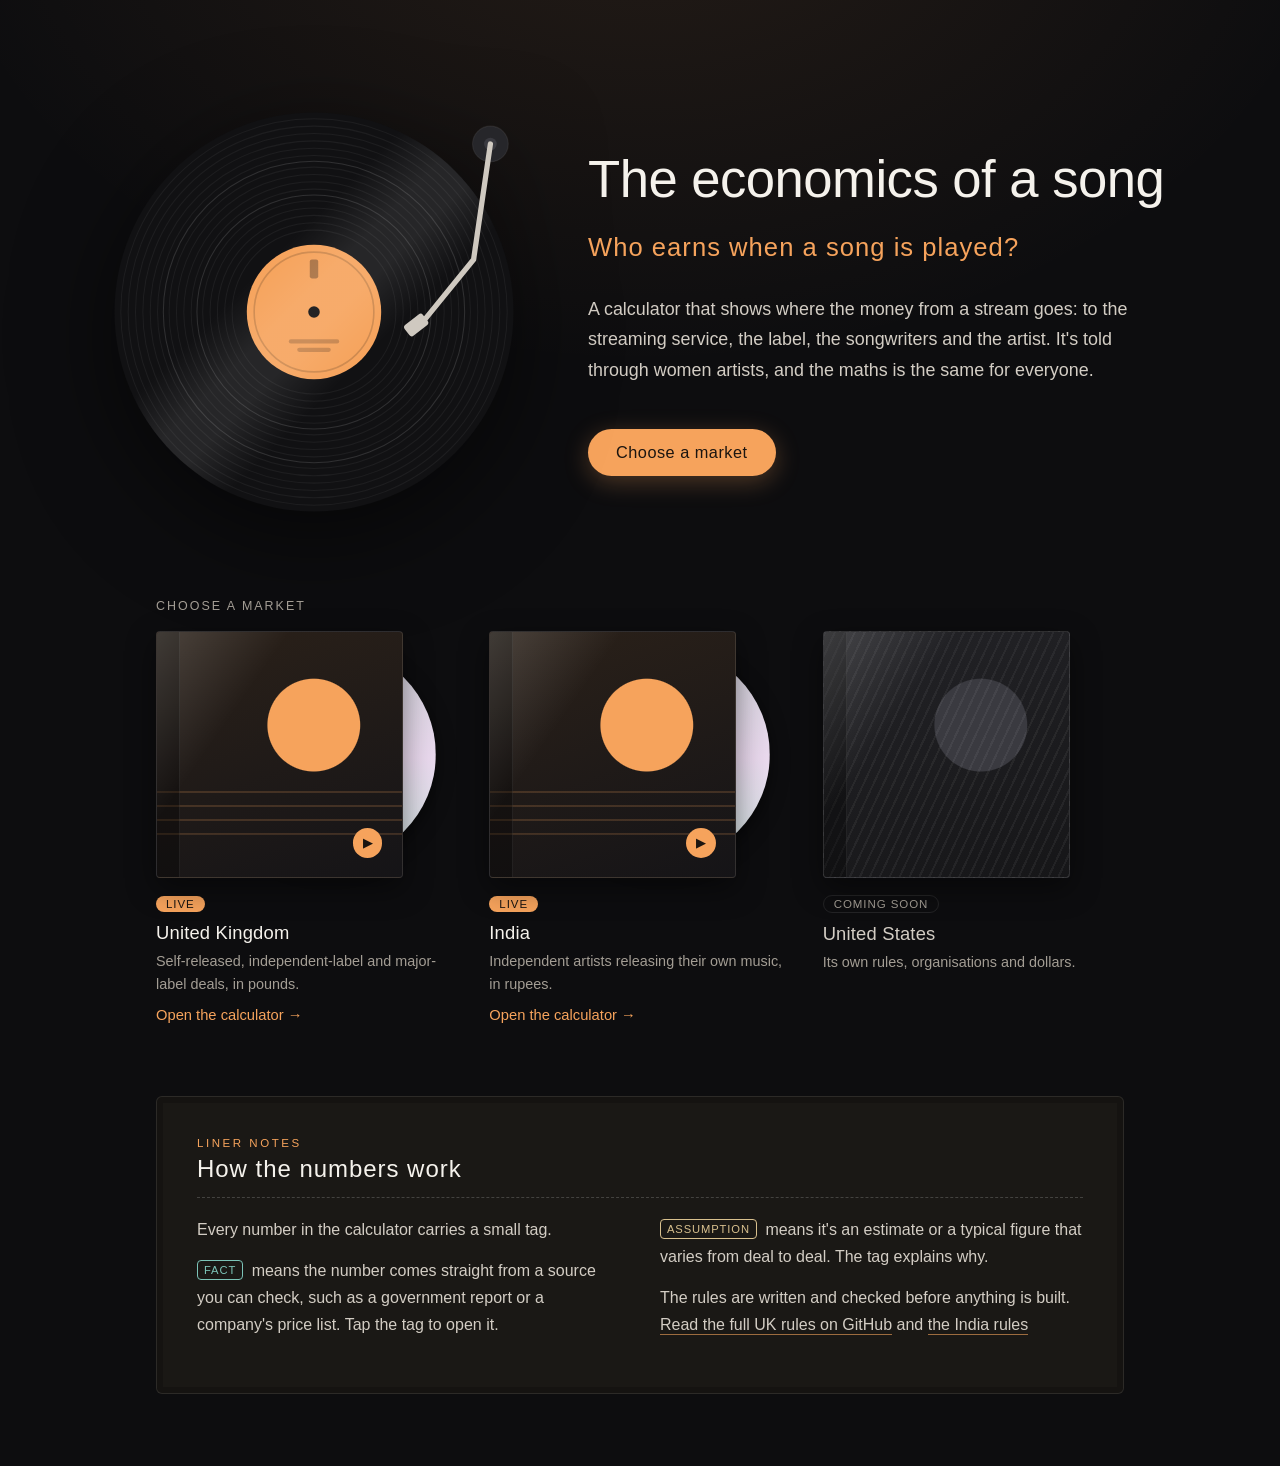
==== commit 0443d239: "Visitor walk-through fixes: homepage button, India wording, tap areas, tag fixes Co-Authored-By: Cla" ====
--- a/index.html
+++ b/index.html
@@ -58,7 +58,7 @@
       <h1>The economics of a song</h1>
       <p class="subheading">Who earns when a song is played?</p>
       <p class="intro">A calculator that shows where the money from a stream goes: to the streaming service, the label, the songwriters and the artist. It's told through women artists, and the maths is the same for everyone.</p>
-      <a class="btn" href="/uk/">Try the UK calculator</a>
+      <a class="btn" href="#markets-title">Choose a market</a>
     </div>
   </header>
 
@@ -92,7 +92,7 @@
         </a>
         <div class="cd is-soon">
           <div class="cd-case" aria-hidden="true">
-            <span class="cd-front"><span class="cd-sticker">Soon</span></span>
+            <span class="cd-front"></span>
           </div>
           <div class="cd-info">
             <span class="status soon">Coming soon</span>
--- a/assets/site.css
+++ b/assets/site.css
@@ -197,6 +197,9 @@
   cursor: help;
 }
 
+.tag { position: relative; }
+/* Invisible larger tap area; the tag's look is unchanged */
+.tag::after { content: ""; position: absolute; inset: -12px -8px; }
 .tag.fact { color: var(--fact); }
 .tag.assumption { color: var(--assumption); }
 a.tag:hover { background: rgba(255, 255, 255, 0.08); }
@@ -423,6 +426,9 @@
   padding-bottom: 1px;
 }
 
+.site-nav a { position: relative; }
+/* Invisible larger tap area for the back link on phones */
+.site-nav a::after { content: ""; position: absolute; inset: -14px -10px; }
 .site-nav a:hover, .text-link:hover { color: var(--accent); }
 .site-nav a:focus-visible, .text-link:focus-visible, .btn:focus-visible, .market-card:focus-visible {
   outline: 2px solid var(--accent);
